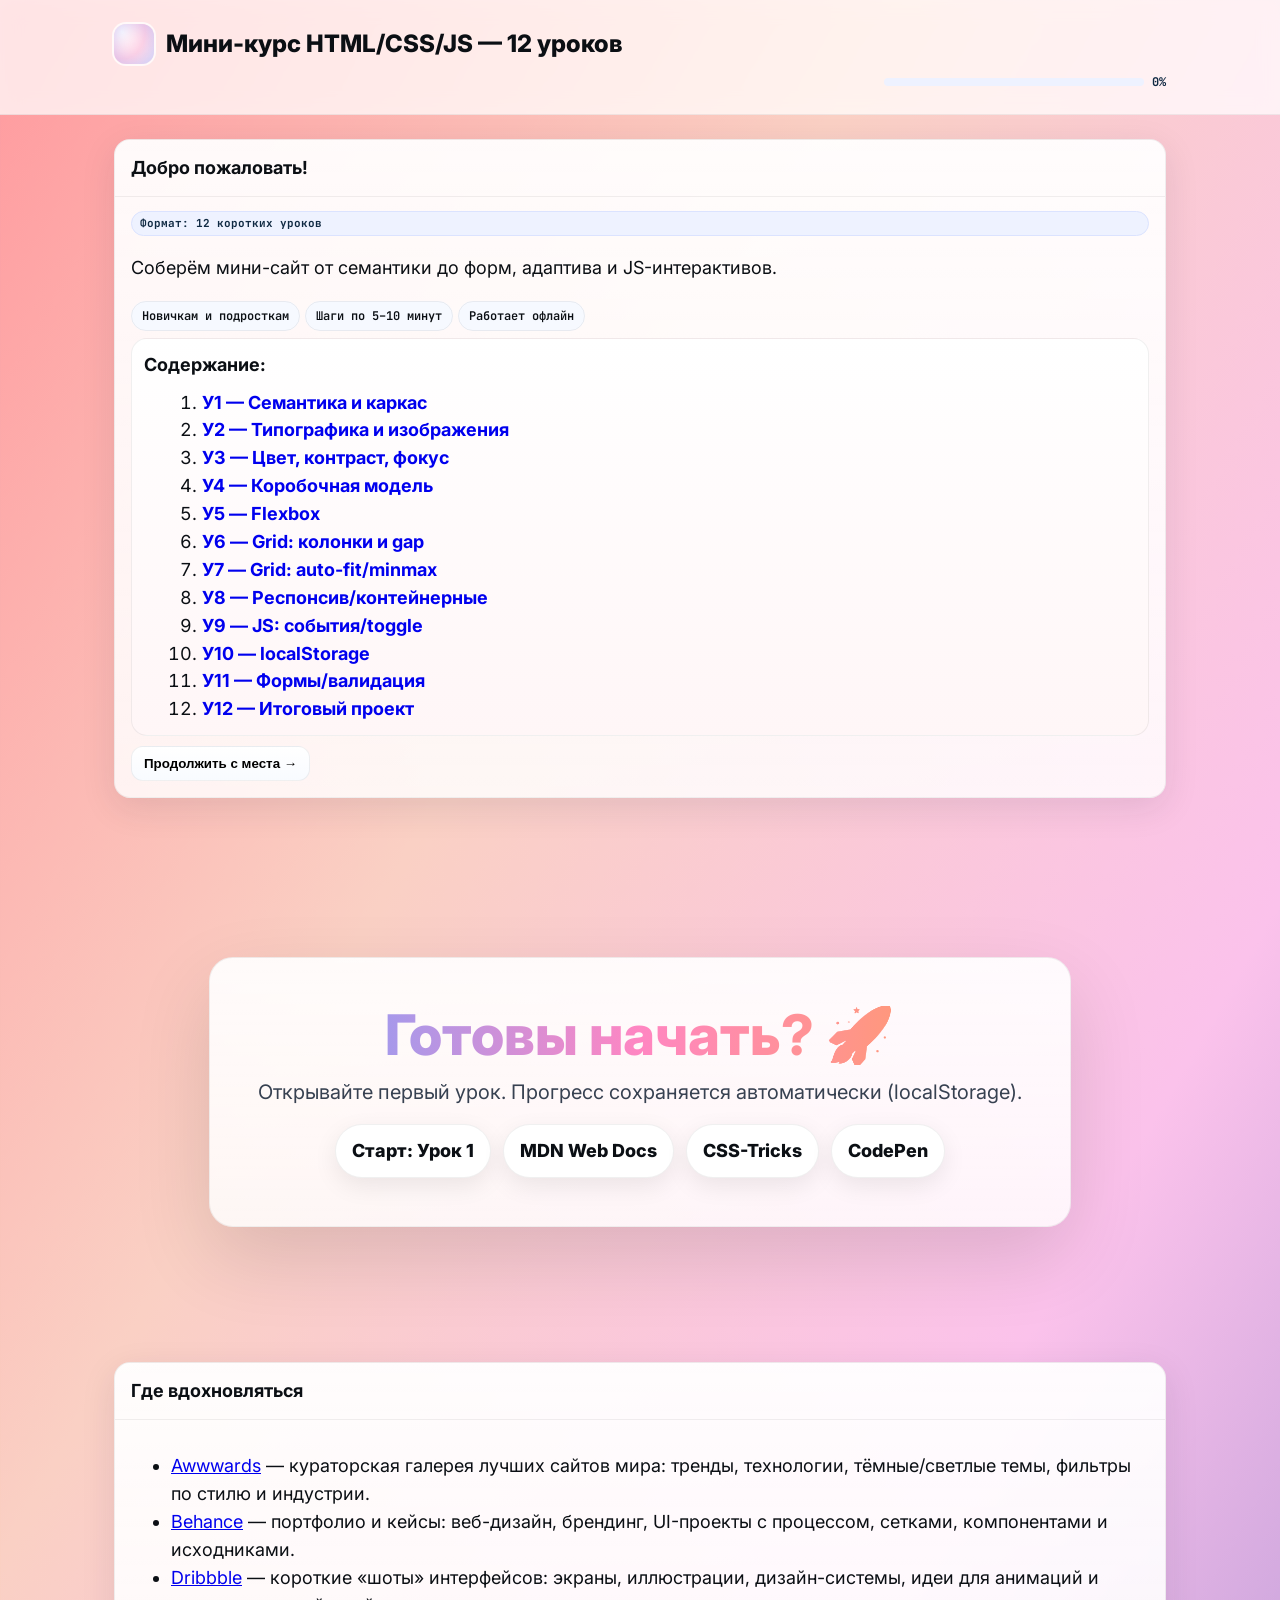
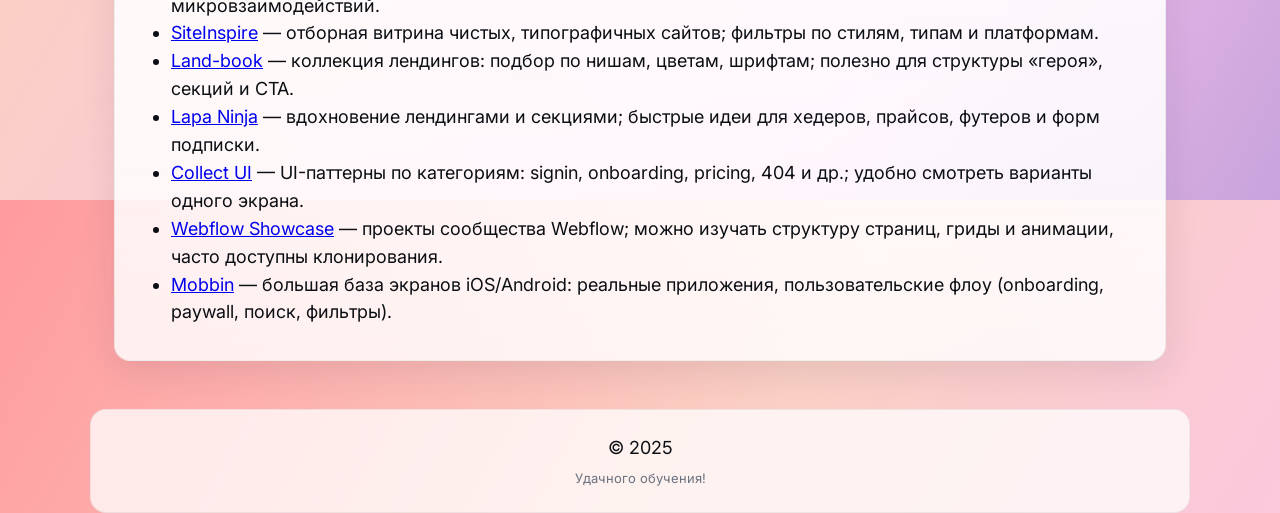
==== index.html @ 67bb2281 "First commit Main page and 3 lessons added" ====
<!DOCTYPE html>
<html lang="ru">
<head>
<meta charset="utf-8" />
<meta name="viewport" content="width=device-width,initial-scale=1" />
<title>Мини-курс HTML/CSS/JS — 12 уроков</title>

<!-- Шрифты (офлайн будет fallback на system-ui) -->
<link rel="preconnect" href="https://fonts.googleapis.com" />
<link rel="preconnect" href="https://fonts.gstatic.com" crossorigin />
<link href="https://fonts.googleapis.com/css2?family=Inter:wght@400;600;800&family=JetBrains+Mono:wght@400;600;800&display=swap" rel="stylesheet" />

<style>
:root{
  --sans:Inter, system-ui, -apple-system, Segoe UI, Roboto, Arial, sans-serif;
  --mono:"JetBrains Mono", ui-monospace, SFMono-Regular, Menlo, Consolas, monospace;
  --ink:#0b0f14; --muted:#6b7280; --card:#fff;
  --blue:#2563eb; --green:#10b981; --orange:#f59e0b;
  --ring:rgba(37,99,235,.20); --shadow:0 10px 35px rgba(30,30,60,.10);
  --radius:16px; --wrap:1100px; --font-size:16px; --spacing:16px;
}
body.mode-kids   { --font-size:18px; --spacing:24px; }
body.mode-adults { --font-size:14px; --spacing:16px; }

*{box-sizing:border-box}
html,body{height:100%}
html{scroll-behavior:smooth}
body{
  margin:0; color:var(--ink); font:var(--font-size)/1.55 var(--sans);
  background:linear-gradient(120deg,#ff9a9e 0%,#fad0c4 25%,#fbc2eb 50%,#a18cd1 75%,#f6d365 100%);
  background-size:200% 200%;
  animation:gradientWalk 18s ease infinite;
}
@keyframes gradientWalk{
  0%{background-position:0% 50%}
  50%{background-position:100% 50%}
  100%{background-position:0% 50%}
}
.wrap{max-width:var(--wrap); margin:0 auto; padding:var(--spacing)}
header{
  position:sticky; top:0; z-index:20;
  background:rgba(255,255,255,.75); backdrop-filter:saturate(150%) blur(10px);
  border-bottom:1px solid rgba(0,0,0,.06);
}
.brand{display:flex; align-items:center; gap:12px; flex-wrap:wrap}
.logo{width:40px; height:40px; border-radius:12px;
  background:radial-gradient(120% 140% at 20% 20%, #fff 0%, #ffd4e6 48%, #e8f0ff 92%);
  box-shadow:0 0 0 2px rgba(255,255,255,.75), inset 0 0 18px rgba(99,102,241,.25);
}
h1{margin:0; font-size:24px; font-weight:800}
.subtitle{color:var(--muted); font-size:13px; margin-top:2px}
.topbar{display:flex; gap:10px; align-items:center; justify-content:space-between; margin-top:10px}

.btn{
  display:inline-flex; align-items:center; gap:8px; padding:9px 12px;
  border-radius:12px; border:1px solid rgba(0,0,0,.06); background:#fff; font-weight:800; cursor:pointer;
}
.btn[aria-pressed="true"]{box-shadow:0 0 0 3px var(--ring);}
.btn.primary{background:linear-gradient(180deg,#fff,#f8fbff)}

.progress{display:flex; align-items:center; gap:8px}
.progress .bar{width:min(42vw,260px); height:8px; background:#eef2ff; border-radius:999px; overflow:hidden}
.progress .bar i{display:block; height:100%; width:0%; background:linear-gradient(90deg,#7aa2ff,#ff86c2)}
.progress .txt{font:700 12px var(--mono); color:#102a43}

.card{
  background:linear-gradient(180deg, rgba(255,255,255,.94), rgba(255,255,255,.82));
  border:1px solid rgba(0,0,0,.06);
  border-radius:var(--radius); box-shadow:var(--shadow);
  margin-bottom:var(--spacing);
}
.card .hd{display:flex; align-items:center; justify-content:space-between; padding:14px 16px; border-bottom:1px solid rgba(0,0,0,.06)}
.card .hd h2{margin:0; font-size:18px}
.content{padding:14px 16px 16px}

.badge{font:700 11px/1 var(--mono); padding:6px 8px; border-radius:999px; background:#eef2ff; border:1px solid #dbe3ff; color:#102a43}
.pill{padding:6px 10px; border-radius:999px; background:#f6f9ff; border:1px solid rgba(0,0,0,.06); font:600 12px/1 var(--mono)}
.task-surface{background:linear-gradient(180deg,#fff,#fff6f7); border:1px solid rgba(0,0,0,.06); border-radius:16px; padding:12px}

.poster{min-height:60vh; display:grid; place-items:center; text-align:center; padding:min(8vh,80px) 16px; color:#0b0f14}
.poster .inner{
  max-width:900px;
  background:linear-gradient(180deg,rgba(255,255,255,.92),rgba(255,255,255,.82));
  border:1px solid rgba(0,0,0,.06);
  border-radius:24px;
  box-shadow:0 30px 80px rgba(0,0,0,.12);
  padding:clamp(24px,6vw,48px);
}
.poster h2{
  font-size:clamp(28px,5vw,56px);
  line-height:1.05;
  margin:0 0 12px 0;
  background:linear-gradient(90deg,#7aa2ff,#ff86c2,#ffa15a);
  -webkit-background-clip:text; background-clip:text; color:transparent;
  font-weight:800;
}
.poster p{font-size:clamp(16px,2.2vw,20px); color:#374151; margin:0 auto 16px auto}
.poster .links{display:flex; flex-wrap:wrap; gap:12px; justify-content:center; margin-top:4px}
.poster .links a{
  display:inline-flex; align-items:center; gap:10px;
  padding:12px 16px; border-radius:999px; font-weight:800; text-decoration:none;
  border:1px solid rgba(0,0,0,.06); background:#fff;
  box-shadow:0 8px 24px rgba(0,0,0,.08); color:#0b0f14;
}
.poster .links a:hover{ transform:translateY(-1px) }
.poster .links a:focus-visible{ outline:3px solid #7aa2ff; outline-offset:3px }

.syllabus{margin:10px 0 0 18px}
.syllabus a{text-decoration:none; font-weight:700}

#toTop{
  position:fixed; right:16px; bottom:16px; z-index:50;
  padding:12px 14px; border-radius:999px; border:1px solid rgba(0,0,0,.06);
  background:#ffffff; font:800 14px var(--sans); cursor:pointer;
  box-shadow:0 10px 30px rgba(0,0,0,.2);
  opacity:0; pointer-events:none; transition:opacity .2s, transform .2s;
}
#toTop.show{ opacity:1; pointer-events:auto }
#toTop:hover{ transform:translateY(-2px) }

.sr-only{position:absolute; width:1px; height:1px; padding:0; margin:-1px; overflow:hidden; clip:rect(0,0,0,0); white-space:nowrap; border:0;}
@media(prefers-reduced-motion:reduce){ *{animation:none !important; transition:none !important} }
</style>
</head>

<body class="mode-kids">
<header>
  <div class="wrap">
    <div class="brand" role="banner">
      <div class="logo" aria-hidden="true"></div>
      <div>
        <h1>Мини-курс HTML/CSS/JS — 12 уроков</h1>
      </div>
    </div>

    <div class="topbar" role="region" aria-label="Прогресс">
      <div></div>
      <div class="progress" id="progress" aria-live="polite">
        <div class="bar" aria-label="Прогресс курса"><i id="progressBar"></i></div>
        <span id="progressText" class="txt">0%</span>
      </div>
    </div>
  </div>
</header>

<main class="wrap" id="app" tabindex="-1">
  <section class="card screen active" id="screen-welcome" aria-label="Приветствие">
    <div class="hd"><h2>Добро пожаловать!</h2></div>
    <div class="content">
      <div class="badge">Формат: 12 коротких уроков</div>
      <p class="lead">Соберём мини-сайт от семантики до форм, адаптива и JS-интерактивов.</p>
      <div class="k">
        <span class="pill">Новичкам и подросткам</span>
        <span class="pill">Шаги по 5–10 минут</span>
        <span class="pill">Работает офлайн</span>
      </div>

      <div class="task-surface" style="margin-top:10px">
        <b>Содержание:</b>
        <ol class="syllabus">
          <li><a href="lesson-1.html">У1 — Семантика и каркас</a></li>
          <li><a href="lesson-2.html">У2 — Типографика и изображения</a></li>
          <li><a href="lesson-3.html">У3 — Цвет, контраст, фокус</a></li>
          <li><a href="lesson-4.html">У4 — Коробочная модель</a></li>
          <li><a href="lesson-5.html">У5 — Flexbox</a></li>
          <li><a href="lesson-6.html">У6 — Grid: колонки и gap</a></li>
          <li><a href="lesson-7.html">У7 — Grid: auto-fit/minmax</a></li>
          <li><a href="lesson-8.html">У8 — Респонсив/контейнерные</a></li>
          <li><a href="lesson-9.html">У9 — JS: события/toggle</a></li>
          <li><a href="lesson-10.html">У10 — localStorage</a></li>
          <li><a href="lesson-11.html">У11 — Формы/валидация</a></li>
          <li><a href="lesson-12.html">У12 — Итоговый проект</a></li>
        </ol>
      </div>

      <div class="toolbar" style="margin-top:10px">
        <button class="btn primary" id="btnContinue" type="button">Продолжить с места →</button>
      </div>
    </div>
  </section>

  <section class="poster" aria-label="Постер с ссылками">
    <div class="inner">
      <h2>Готовы начать? 🚀</h2>
      <p>Открывайте первый урок. Прогресс сохраняется автоматически (localStorage).</p>
      <div class="links" role="list">
        <a href="lesson-1.html" role="listitem">Старт: Урок 1</a>
        <a href="https://developer.mozilla.org/ru/docs/Web" target="_blank" rel="noopener noreferrer" role="listitem">MDN Web Docs</a>
        <a href="https://css-tricks.com/" target="_blank" rel="noopener noreferrer" role="listitem">CSS-Tricks</a>
        <a href="https://codepen.io/" target="_blank" rel="noopener noreferrer" role="listitem">CodePen</a>
      </div>
    </div>
  </section>

  <!-- Где вдохновляться -->
  <section class="card" aria-label="Где вдохновляться">
    <div class="hd"><h2>Где вдохновляться</h2></div>
    <div class="content">
      <ul>
        <li>
          <a href="https://www.awwwards.com/" target="_blank" rel="noopener noreferrer">Awwwards</a> — кураторская галерея лучших сайтов мира: тренды, технологии, тёмные/светлые темы, фильтры по стилю и индустрии.
        </li>
        <li>
          <a href="https://www.behance.net/" target="_blank" rel="noopener noreferrer">Behance</a> — портфолио и кейсы: веб-дизайн, брендинг, UI-проекты с процессом, сетками, компонентами и исходниками.
        </li>
        <li>
          <a href="https://dribbble.com/" target="_blank" rel="noopener noreferrer">Dribbble</a> — короткие «шоты» интерфейсов: экраны, иллюстрации, дизайн-системы, идеи для анимаций и микровзаимодействий.
        </li>
        <li>
          <a href="https://www.siteinspire.com/" target="_blank" rel="noopener noreferrer">SiteInspire</a> — отборная витрина чистых, типографичных сайтов; фильтры по стилям, типам и платформам.
        </li>
        <li>
          <a href="https://land-book.com/" target="_blank" rel="noopener noreferrer">Land-book</a> — коллекция лендингов: подбор по нишам, цветам, шрифтам; полезно для структуры «героя», секций и CTA.
        </li>
        <li>
          <a href="https://www.lapa.ninja/" target="_blank" rel="noopener noreferrer">Lapa Ninja</a> — вдохновение лендингами и секциями; быстрые идеи для хедеров, прайсов, футеров и форм подписки.
        </li>
        <li>
          <a href="https://collectui.com/" target="_blank" rel="noopener noreferrer">Collect UI</a> — UI-паттерны по категориям: signin, onboarding, pricing, 404 и др.; удобно смотреть варианты одного экрана.
        </li>
        <li>
          <a href="https://webflow.com/discover" target="_blank" rel="noopener noreferrer">Webflow Showcase</a> — проекты сообщества Webflow; можно изучать структуру страниц, гриды и анимации, часто доступны клонирования.
        </li>
        <li>
          <a href="https://mobbin.com/" target="_blank" rel="noopener noreferrer">Mobbin</a> — большая база экранов iOS/Android: реальные приложения, пользовательские флоу (onboarding, paywall, поиск, фильтры).
        </li>
      </ul>
    </div>
  </section>
</main>

<footer class="wrap" style="text-align:center; padding:24px 16px; background:rgba(255,255,255,.75); border:1px solid rgba(0,0,0,.06); border-radius:16px; margin-bottom:24px">
  <div>© 2025</div>
  <div style="margin-top:6px; color:#6b7280; font-size:13px">Удачного обучения!</div>
</footer>

<canvas id="confettiCanvas" aria-hidden="true" style="position:fixed;inset:0;pointer-events:none"></canvas>
<button id="toTop" type="button" aria-label="Наверх">↑ Наверх</button>

<!-- Встроенный JS: «Course» + инициализация -->
<script>
;(function(){
  'use strict';

  const $  = (s, r=document) => r.querySelector(s);
  const $$ = (s, r=document) => Array.from(r.querySelectorAll(s));
  const clamp = (v,min,max)=>Math.max(min,Math.min(max,v));
  const PROG_KEY = 'courseDone';
  const LAST_KEY = 'courseLast';

  // === Хранилище прогресса ===
  function getDoneSet(){
    try{
      const raw = localStorage.getItem(PROG_KEY);
      return new Set(raw ? JSON.parse(raw) : []);
    }catch{ return new Set(); }
  }
  function saveDone(set){
    localStorage.setItem(PROG_KEY, JSON.stringify(Array.from(set)));
  }
  function markLessonDone(n){
    const set = getDoneSet(); set.add(Number(n)); saveDone(set);
    localStorage.setItem(LAST_KEY, String(n));
    updateProgressVisual();
  }
  function getLastLesson(){
    const n = Number(localStorage.getItem(LAST_KEY));
    return Number.isFinite(n) && n>=1 && n<=12 ? n : 1;
  }
  function updateProgressVisual(){
    const set = getDoneSet();
    const pct = Math.round(clamp((set.size/12)*100, 0, 100));
    const bar = $('#progressBar');
    if(bar){ bar.style.width = pct + '%'; }
    const t = $('#progressText');
    if(t){ t.textContent = pct + '%'; }
  }

  // === Навигация шагов внутри урока (для страниц уроков) ===
  function bindSteps(container=document){
    container.addEventListener('click', (e)=>{
      const step = e.target.closest('.lesson-progress .step');
      if(step){
        const art = e.target.closest('article');
        if(!art) return;
        const targetId = step.getAttribute('data-target');
        $$('.screen', art).forEach(s => s.classList.toggle('active', s.id===targetId));
        $$('.lesson-progress .step', art).forEach(s => s.classList.toggle('active', s===step));
        const scr = art.querySelector('.screen.active .content');
        scr?.focus?.();
      }
      const nextBtn = e.target.closest('[data-next]');
      if(nextBtn){
        const art = e.target.closest('article');
        const next = nextBtn.getAttribute('data-next');
        if(art){
          const navStep = art.querySelector(`.lesson-progress .step[data-step="${next}"]`);
          navStep?.click();
        }
      }
      const revealBtn = e.target.closest('[data-reveal]');
      if(revealBtn){
        const key = revealBtn.getAttribute('data-reveal');
        const box = document.getElementById(`hintbox-${key}`);
        if(box){ box.classList.add('show'); box.textContent = window.Course.getHint(key); }
      }
      const resetBtn = e.target.closest('[data-reset]');
      if(resetBtn){
        const key = resetBtn.getAttribute('data-reset');
        const box = document.getElementById(`hintbox-${key}`);
        if(box){ box.classList.remove('show'); box.textContent = ''; }
      }
      const runBtn = e.target.closest('[data-run]');
      if(runBtn){
        const ta = document.querySelector(runBtn.getAttribute('data-run'));
        const out = document.querySelector(runBtn.getAttribute('data-out'));
        if(ta && out){ out.srcdoc = ta.value; }
      }
      const checkBtn = e.target.closest('[data-check]');
      if(checkBtn){
        const key = checkBtn.getAttribute('data-check');
        window.Course.runSimpleChecks(key);
      }
      const choiceBtn = e.target.closest('[data-choice][data-group]');
      if(choiceBtn){
        const val = choiceBtn.getAttribute('data-choice');
        const group = choiceBtn.getAttribute('data-group');
        const status = document.getElementById(`${group.replace(/\W/g,'')}-status`) || document.getElementById(`${group}-status`);
        const isOk = window.Course.isCorrectChoice(group, val);
        if(status){ status.textContent = isOk ? 'Верно' : 'Неверно'; status.className = isOk ? 'ok' : 'err'; }
        window.Course.unlockNextForGroup(group, isOk);
      }
    });

    // Теория: засчитывание при доскролле
    $$('.task-surface[id^="theoryScrollBox-"]', container).forEach(box=>{
      const n = box.id.split('-')[1];
      box.addEventListener('scroll', ()=>{
        if(box.scrollTop + box.clientHeight >= box.scrollHeight - 4){
          const badge = document.getElementById(`theoryStatus-${n}`);
          if(badge){ badge.textContent = 'Теория засчитана ✓'; badge.classList.add('ok'); }
        }
      });
    });
  }

  // === Кнопки завершения урока (для страниц уроков) ===
  function bindFinishButtons(){
    for(let i=1;i<=12;i++){
      const btn = document.getElementById(`btnFinishL${i}`);
      const a = document.getElementById(`r${i}a`), b = document.getElementById(`r${i}b`);
      if(btn && a && b){
        const sync = ()=>{
          const ok = a.checked && b.checked;
          btn.disabled = !ok;
          btn.classList.toggle('locked', !ok);
        };
        a.addEventListener('change', sync); b.addEventListener('change', sync);
        btn.addEventListener('click', ()=>{
          document.getElementById(`finishMsg-${i}`).textContent = `Урок ${i} завершён ✓`;
          markLessonDone(i);
          if(i===12){ launchConfetti(160); }
        });
        sync();
      }
    }
    // восстановить сообщения из localStorage
    getDoneSet().forEach(n=>{
      const p = document.getElementById(`finishMsg-${n}`);
      if(p) p.textContent = `Урок ${n} завершён ✓`;
    });
  }

  // === Конфетти (общий) ===
  let canvas, ctx, W=0,H=0, particles=[], rafId=null;
  function resize(){
    if(!canvas) return;
    W = canvas.width  = window.innerWidth;
    H = canvas.height = window.innerHeight;
  }
  function spawn(n){
    for(let i=0;i<n;i++){
      particles.push({
        x: Math.random()*W, y: -10,
        vx: (Math.random()-0.5)*6, vy: Math.random()*2+2,
        g: 0.05 + Math.random()*0.12,
        w: 6+Math.random()*8, h: 10+Math.random()*14,
        rot: Math.random()*Math.PI, vr: (Math.random()-0.5)*0.2,
        alpha: 1
      });
    }
  }
  function step(){
    ctx.clearRect(0,0,W,H);
    particles.forEach(p=>{
      p.vy += p.g; p.x += p.vx; p.y += p.vy; p.rot += p.vr; p.alpha -= 0.004;
      ctx.save(); ctx.translate(p.x,p.y); ctx.rotate(p.rot); ctx.globalAlpha = Math.max(0,p.alpha);
      const grd = ctx.createLinearGradient(-p.w, -p.h, p.w, p.h);
      grd.addColorStop(0,'#7aa2ff'); grd.addColorStop(0.5,'#ff86c2'); grd.addColorStop(1,'#ffa15a');
      ctx.fillStyle = grd; ctx.fillRect(-p.w/2,-p.h/2,p.w,p.h); ctx.restore();
    });
    particles = particles.filter(p=> p.alpha>0 && p.y<H+40);
    if(particles.length>0){ rafId = requestAnimationFrame(step); }
    else { cancelAnimationFrame(rafId); rafId=null; }
  }
  function launchConfetti(n=120){
    if(!canvas) return;
    spawn(n);
    if(!rafId) rafId = requestAnimationFrame(step);
  }
  function initConfetti(){
    canvas = document.getElementById('confettiCanvas');
    if(!canvas) return;
    ctx = canvas.getContext('2d');
    window.addEventListener('resize', resize);
    resize();
    document.getElementById('btnConfetti')?.addEventListener('click', ()=>launchConfetti(180));
  }

  // === Кнопка «Наверх» ===
  function initToTop(){
    const toTop = document.getElementById('toTop');
    if(!toTop) return;
    const onScroll = ()=>{
      const show = window.scrollY > 400;
      toTop.classList.toggle('show', show);
    };
    window.addEventListener('scroll', onScroll, {passive:true});
    toTop.addEventListener('click', ()=> window.scrollTo({top:0, behavior:'smooth'}));
    onScroll();
  }

  // === Проверки (общий API для уроков) ===
  const right = {
    l1q2: 'main',
    l2a1: 'img{max-width:100%;height:auto}',
    l3a1: '.btn:focus-visible{outline:2px solid #000}',
    l5q1: 'display:flex',
    l5q2: 'justify-content',
    l7q1: 'подгоняет количество колонок по ширине',
    l11q1:'required'
  };
  function isCorrectChoice(group, val){
    if(group==='l3a1'){
      return /focus-visible/i.test(val) && /outline:\s*\d/.test(val);
    }
    return (right[group]||'') === val;
  }
  function unlockNextForGroup(group, ok){
    if(!ok) return;
    const map = {
      l1q2: 'l1-next-to-project',
      l2a1: 'l2-next',
      l3a1: 'l3-next',
      l5q1: null,
      l5q2: 'l5-next',
      l7q1: 'l7-next',
      l11q1:'l11-next'
    };
    const id = map[group];
    if(!id) return;
    const b = document.getElementById(id);
    if(b){ b.disabled=false; b.classList.remove('locked'); }
  }
  function runSimpleChecks(key){
    const tId = `codeT${key.replace(/\D/g,'')}`;
    const el = document.getElementById(tId) || document.getElementById(`codeT${key.toUpperCase()}`);
    const status = document.getElementById(`${key}-status`);
    const val = (el?.value || '').toLowerCase();
    let ok = false;
    switch(key){
      case 't1':  ok = /<h1>/.test(val) && /<nav>/.test(val) && /alt=/.test(val); break;
      case 't2a': ok = /<figure>/.test(val) && /<figcaption>/.test(val); break;
      case 't3a': ok = /focus-visible/.test(val) && /aria-label/.test(val); break;
      case 't4a': ok = /box-sizing:\s*border-box/.test(val) && /box-shadow/.test(val); break;
      case 't5':  ok = /display:\s*flex/.test(val) && /justify-content:\s*space-between/.test(val); break;
      case 't6':  ok = /display:\s*grid/.test(val) && /grid-template-columns/.test(val); break;
      case 't7':  ok = /auto-fit/.test(val) && /minmax/.test(val); break;
      case 't8':  ok = /container-type:\s*inline-size/.test(val) && /@container/.test(val); break;
      case 't9':  ok = /classlist\.toggle\('dark'\)/.test(val); break;
      case 't10': ok = /localstorage\.setitem/.test(val); break;
      case 't11': ok = /required/.test(val) && /minlength/.test(val); break;
      case 't12': ok = /<form/.test(val) && /repeat\(auto-fit/.test(val); break;
    }
    if(status){ status.textContent = ok ? 'Мини-проверка пройдена ✓' : 'Нужно поправить'; status.className = ok ? 'ok' : 'err'; }
    updateProgressVisual();
  }
  function getHint(key){
    const H = {
      t1:'Вставьте <header>…</header> с <nav><a>…</a></nav>, затем <h1> и картинку с alt.',
      t2a:'Используйте <figure> с <img alt="…"> и <figcaption>.',
      t3a:'Добавьте :focus-visible к кнопкам и aria-label к иконке.',
      t4a:'*,*::before,*::after{box-sizing:border-box}; у .card — padding, border-radius, box-shadow.',
      t5:'Контейнер: display:flex; justify-content:space-between; align-items:center.',
      t6:'Сетка: grid + gap; @media ≥900px — 3 колонки; ≤600px — 1.',
      t7:'repeat(auto-fit, minmax(220px,1fr)) — автоупаковка карточек.',
      t8:'Включите container-type:inline-size у оболочки и используйте @container.',
      t9:'document.getElementById("toggle").addEventListener("click",()=>document.body.classList.toggle("dark"))',
      t10:'Чтение темы при загрузке и запись в localStorage на переключении.',
      t11:'required у email; minlength у textarea; setCustomValidity для сообщений.',
      t12:'Соберите хедер, галерею, адаптив и форму. Проверьте фокус/контраст.'
    };
    return H[key] || 'Подсказка скоро будет…';
  }

  // Экспорт
  window.Course = {
    getDoneSet, saveDone, markLessonDone, getLastLesson, updateProgressVisual,
    bindSteps, bindFinishButtons, initConfetti, initToTop,
    isCorrectChoice, unlockNextForGroup, runSimpleChecks, getHint,
    launchConfetti
  };
})();

// Инициализация главной страницы
document.getElementById('btnContinue')?.addEventListener('click', () => {
  const last = window.Course.getLastLesson() || 1;
  location.href = `lesson-${last}.html`;
});
window.Course.updateProgressVisual();
window.Course.initToTop();
window.Course.initConfetti();
</script>
</body>
</html>
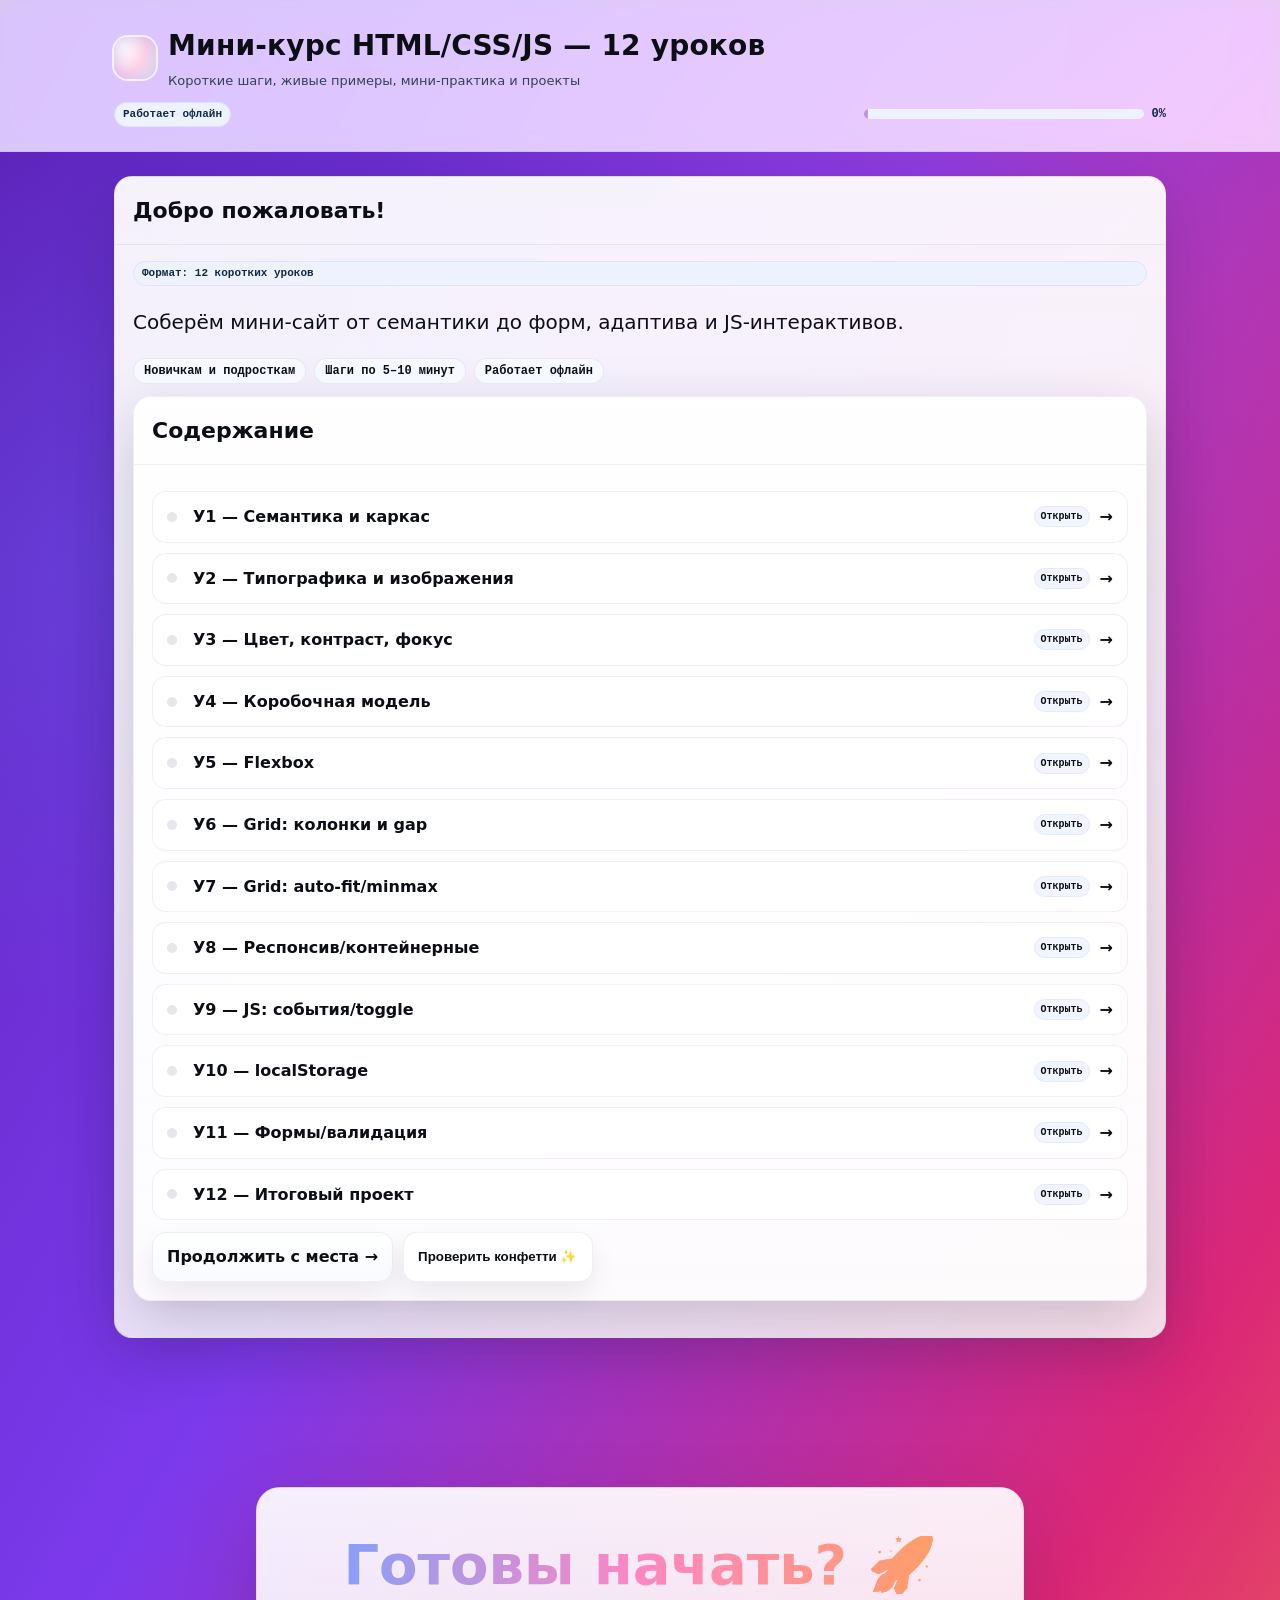
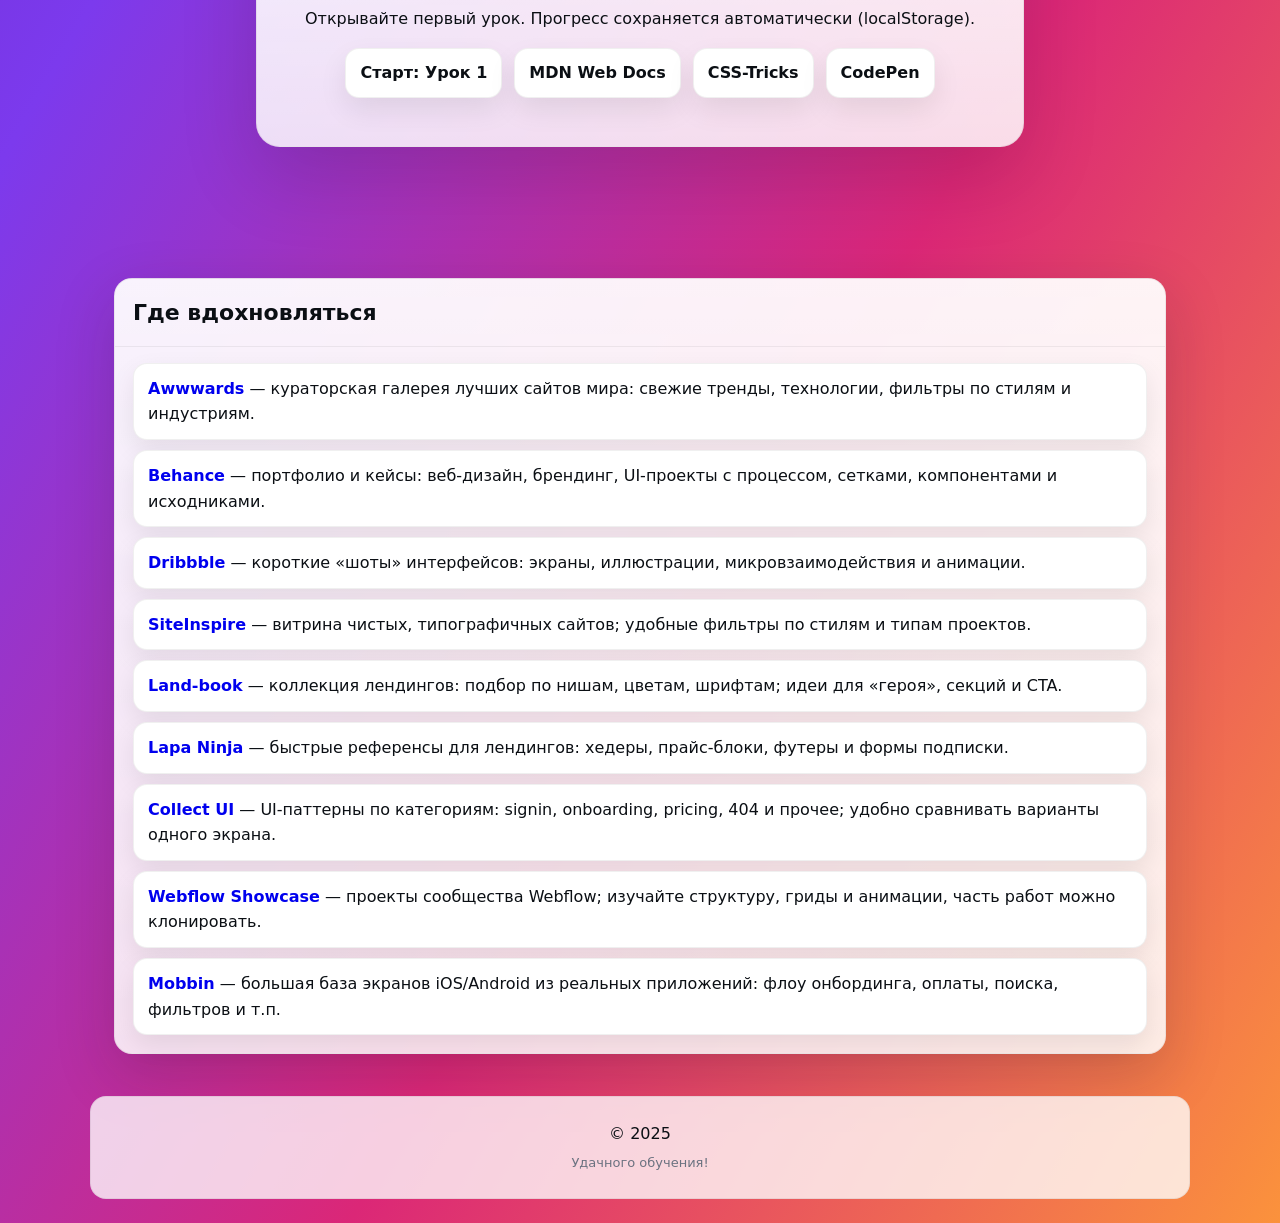
==== commit 7d9b7b33: "Update index.html" ====
--- a/index.html
+++ b/index.html
@@ -5,136 +5,143 @@
 <meta name="viewport" content="width=device-width,initial-scale=1" />
 <title>Мини-курс HTML/CSS/JS — 12 уроков</title>
 
-<!-- Шрифты (офлайн будет fallback на system-ui) -->
-<link rel="preconnect" href="https://fonts.googleapis.com" />
-<link rel="preconnect" href="https://fonts.gstatic.com" crossorigin />
-<link href="https://fonts.googleapis.com/css2?family=Inter:wght@400;600;800&family=JetBrains+Mono:wght@400;600;800&display=swap" rel="stylesheet" />
-
 <style>
-:root{
-  --sans:Inter, system-ui, -apple-system, Segoe UI, Roboto, Arial, sans-serif;
-  --mono:"JetBrains Mono", ui-monospace, SFMono-Regular, Menlo, Consolas, monospace;
-  --ink:#0b0f14; --muted:#6b7280; --card:#fff;
-  --blue:#2563eb; --green:#10b981; --orange:#f59e0b;
-  --ring:rgba(37,99,235,.20); --shadow:0 10px 35px rgba(30,30,60,.10);
-  --radius:16px; --wrap:1100px; --font-size:16px; --spacing:16px;
-}
-body.mode-kids   { --font-size:18px; --spacing:24px; }
-body.mode-adults { --font-size:14px; --spacing:16px; }
-
-*{box-sizing:border-box}
-html,body{height:100%}
-html{scroll-behavior:smooth}
-body{
-  margin:0; color:var(--ink); font:var(--font-size)/1.55 var(--sans);
-  background:linear-gradient(120deg,#ff9a9e 0%,#fad0c4 25%,#fbc2eb 50%,#a18cd1 75%,#f6d365 100%);
-  background-size:200% 200%;
-  animation:gradientWalk 18s ease infinite;
-}
-@keyframes gradientWalk{
-  0%{background-position:0% 50%}
-  50%{background-position:100% 50%}
-  100%{background-position:0% 50%}
-}
-.wrap{max-width:var(--wrap); margin:0 auto; padding:var(--spacing)}
-header{
-  position:sticky; top:0; z-index:20;
-  background:rgba(255,255,255,.75); backdrop-filter:saturate(150%) blur(10px);
-  border-bottom:1px solid rgba(0,0,0,.06);
-}
-.brand{display:flex; align-items:center; gap:12px; flex-wrap:wrap}
-.logo{width:40px; height:40px; border-radius:12px;
-  background:radial-gradient(120% 140% at 20% 20%, #fff 0%, #ffd4e6 48%, #e8f0ff 92%);
-  box-shadow:0 0 0 2px rgba(255,255,255,.75), inset 0 0 18px rgba(99,102,241,.25);
-}
-h1{margin:0; font-size:24px; font-weight:800}
-.subtitle{color:var(--muted); font-size:13px; margin-top:2px}
-.topbar{display:flex; gap:10px; align-items:center; justify-content:space-between; margin-top:10px}
-
-.btn{
-  display:inline-flex; align-items:center; gap:8px; padding:9px 12px;
-  border-radius:12px; border:1px solid rgba(0,0,0,.06); background:#fff; font-weight:800; cursor:pointer;
-}
-.btn[aria-pressed="true"]{box-shadow:0 0 0 3px var(--ring);}
-.btn.primary{background:linear-gradient(180deg,#fff,#f8fbff)}
-
-.progress{display:flex; align-items:center; gap:8px}
-.progress .bar{width:min(42vw,260px); height:8px; background:#eef2ff; border-radius:999px; overflow:hidden}
-.progress .bar i{display:block; height:100%; width:0%; background:linear-gradient(90deg,#7aa2ff,#ff86c2)}
-.progress .txt{font:700 12px var(--mono); color:#102a43}
-
-.card{
-  background:linear-gradient(180deg, rgba(255,255,255,.94), rgba(255,255,255,.82));
-  border:1px solid rgba(0,0,0,.06);
-  border-radius:var(--radius); box-shadow:var(--shadow);
-  margin-bottom:var(--spacing);
-}
-.card .hd{display:flex; align-items:center; justify-content:space-between; padding:14px 16px; border-bottom:1px solid rgba(0,0,0,.06)}
-.card .hd h2{margin:0; font-size:18px}
-.content{padding:14px 16px 16px}
-
-.badge{font:700 11px/1 var(--mono); padding:6px 8px; border-radius:999px; background:#eef2ff; border:1px solid #dbe3ff; color:#102a43}
-.pill{padding:6px 10px; border-radius:999px; background:#f6f9ff; border:1px solid rgba(0,0,0,.06); font:600 12px/1 var(--mono)}
-.task-surface{background:linear-gradient(180deg,#fff,#fff6f7); border:1px solid rgba(0,0,0,.06); border-radius:16px; padding:12px}
-
-.poster{min-height:60vh; display:grid; place-items:center; text-align:center; padding:min(8vh,80px) 16px; color:#0b0f14}
-.poster .inner{
-  max-width:900px;
-  background:linear-gradient(180deg,rgba(255,255,255,.92),rgba(255,255,255,.82));
-  border:1px solid rgba(0,0,0,.06);
-  border-radius:24px;
-  box-shadow:0 30px 80px rgba(0,0,0,.12);
-  padding:clamp(24px,6vw,48px);
-}
-.poster h2{
-  font-size:clamp(28px,5vw,56px);
-  line-height:1.05;
-  margin:0 0 12px 0;
-  background:linear-gradient(90deg,#7aa2ff,#ff86c2,#ffa15a);
-  -webkit-background-clip:text; background-clip:text; color:transparent;
-  font-weight:800;
-}
-.poster p{font-size:clamp(16px,2.2vw,20px); color:#374151; margin:0 auto 16px auto}
-.poster .links{display:flex; flex-wrap:wrap; gap:12px; justify-content:center; margin-top:4px}
-.poster .links a{
-  display:inline-flex; align-items:center; gap:10px;
-  padding:12px 16px; border-radius:999px; font-weight:800; text-decoration:none;
-  border:1px solid rgba(0,0,0,.06); background:#fff;
-  box-shadow:0 8px 24px rgba(0,0,0,.08); color:#0b0f14;
-}
-.poster .links a:hover{ transform:translateY(-1px) }
-.poster .links a:focus-visible{ outline:3px solid #7aa2ff; outline-offset:3px }
-
-.syllabus{margin:10px 0 0 18px}
-.syllabus a{text-decoration:none; font-weight:700}
-
-#toTop{
-  position:fixed; right:16px; bottom:16px; z-index:50;
-  padding:12px 14px; border-radius:999px; border:1px solid rgba(0,0,0,.06);
-  background:#ffffff; font:800 14px var(--sans); cursor:pointer;
-  box-shadow:0 10px 30px rgba(0,0,0,.2);
-  opacity:0; pointer-events:none; transition:opacity .2s, transform .2s;
-}
-#toTop.show{ opacity:1; pointer-events:auto }
-#toTop:hover{ transform:translateY(-2px) }
-
-.sr-only{position:absolute; width:1px; height:1px; padding:0; margin:-1px; overflow:hidden; clip:rect(0,0,0,0); white-space:nowrap; border:0;}
-@media(prefers-reduced-motion:reduce){ *{animation:none !important; transition:none !important} }
+  :root{
+    --sans: system-ui, -apple-system, Segoe UI, Roboto, Inter, Arial, sans-serif;
+    --mono: ui-monospace, SFMono-Regular, Menlo, Consolas, "JetBrains Mono", monospace;
+
+    --ink:#0b0f14; --muted:#6b7280; --card:#fff;
+    --blue:#6366f1; --pink:#ec4899; --orange:#f59e0b; --green:#10b981;
+    --ring:rgba(99,102,241,.25); --shadow:0 20px 60px rgba(20,20,40,.18);
+    --radius:18px; --wrap:1100px; --font-size:16px; --spacing:18px;
+  }
+
+  *{box-sizing:border-box}
+  html{scroll-behavior:smooth}
+  body{
+    margin:0; color:var(--ink); font:var(--font-size)/1.6 var(--sans);
+    min-height:100svh;
+    background:
+      radial-gradient(1200px 800px at 85% 10%, rgba(236,72,153,.25), transparent 60%),
+      radial-gradient(900px 700px at 10% 20%, rgba(99,102,241,.30), transparent 65%),
+      radial-gradient(1000px 800px at 50% 120%, rgba(245,158,11,.22), transparent 60%),
+      linear-gradient(120deg, #5b21b6 0%, #7c3aed 35%, #db2777 68%, #fb923c 100%);
+    background-repeat:no-repeat;
+    background-size:cover;
+    animation:bg-move 20s ease-in-out infinite alternate;
+  }
+  @keyframes bg-move{
+    0%{ background-position: 0% 0%, 0% 0%, 0% 0%, 0% 0% }
+    100%{ background-position: 5% 2%, 3% 1%, 0% 5%, 100% 100% }
+  }
+
+  .wrap{max-width:var(--wrap); margin:0 auto; padding:clamp(14px,3vw,24px)}
+  header{
+    position:sticky; top:0; z-index:10;
+    backdrop-filter:saturate(150%) blur(10px);
+    background:rgba(255,255,255,.75);
+    border-bottom:1px solid rgba(0,0,0,.06);
+  }
+  .brand{display:flex; align-items:center; gap:12px; flex-wrap:wrap}
+  .logo{width:42px; height:42px; border-radius:14px;
+    background:radial-gradient(120% 140% at 20% 20%, #fff 0%, #ffd4e6 48%, #e8f0ff 92%);
+    box-shadow:0 0 0 2px rgba(255,255,255,.75), inset 0 0 18px rgba(99,102,241,.28);
+  }
+  h1{margin:0; font-weight:900; letter-spacing:.2px; font-size:clamp(20px,2.6vw,28px)}
+  .subtitle{color:#334155; font-size:13px; margin-top:2px}
+
+  .topbar{display:flex; gap:10px; align-items:center; justify-content:space-between; margin-top:10px}
+  .progress{display:flex; align-items:center; gap:8px}
+  .progress .bar{width:min(42vw,280px); height:10px; background:#eef2ff; border-radius:999px; overflow:hidden}
+  .progress .bar i{display:block; height:100%; width:0%; background:linear-gradient(90deg,#7aa2ff,#ff86c2)}
+  .progress .txt{font:700 12px var(--mono); color:#102a43}
+
+  .btn{
+    display:inline-flex; align-items:center; gap:8px; padding:11px 14px;
+    border-radius:14px; border:1px solid rgba(0,0,0,.06);
+    background:#fff; font-weight:800; cursor:pointer; text-decoration:none; color:inherit;
+    box-shadow:0 12px 28px rgba(0,0,0,.08);
+  }
+  .btn.primary{background:linear-gradient(180deg,#fff,#f8fbff)}
+  .btn:focus-visible{outline:3px solid var(--ring); outline-offset:3px}
+
+  .card{
+    background:linear-gradient(180deg, rgba(255,255,255,.94), rgba(255,255,255,.86));
+    border:1px solid rgba(0,0,0,.06); border-radius:var(--radius); box-shadow:var(--shadow);
+    margin-bottom:var(--spacing);
+  }
+  .card .hd{display:flex; align-items:center; justify-content:space-between; padding:16px 18px; border-bottom:1px solid rgba(0,0,0,.06)}
+  .card .hd h2{margin:0; font-size:clamp(18px,2.2vw,22px)}
+  .content{padding:16px 18px 18px}
+
+  .badge{font:700 11px/1 var(--mono); padding:6px 8px; border-radius:999px; background:#eef2ff; border:1px solid #dbe3ff; color:#102a43}
+  .pill{padding:6px 10px; border-radius:999px; background:#f6f9ff; border:1px solid rgba(0,0,0,.06); font:600 12px/1 var(--mono)}
+  .lead{font-size:clamp(16px,2.2vw,20px); color:#0b0f14}
+
+  /* Список уроков в стиле «карточки дорожки» */
+  ol.syllabus{list-style:none; padding:0; margin:10px 0 0; display:grid; gap:10px}
+  .lesson{
+    display:flex; align-items:center; justify-content:space-between; gap:12px;
+    background:#fff; border:1px solid rgba(0,0,0,.06); border-radius:14px; padding:12px 14px;
+    text-decoration:none; color:#0b0f14; font-weight:800;
+  }
+  .lesson:hover{transform:translateY(-1px)}
+  .lesson .badge-sm{font:700 10px var(--mono); background:#f1f5ff; border:1px solid #e1eaff; padding:4px 6px; border-radius:999px}
+  .lesson .dot{width:10px; height:10px; border-radius:50%; background:#e5e7eb; margin-right:6px}
+  .lesson.done .dot{background:linear-gradient(180deg,#34d399,#059669)}
+  .lesson .right{display:flex; align-items:center; gap:10px}
+
+  .poster{min-height:58svh; display:grid; place-items:center; text-align:center; color:#0b0f14}
+  .poster .inner{
+    max-width:920px;
+    background:linear-gradient(180deg,rgba(255,255,255,.92),rgba(255,255,255,.84));
+    border:1px solid rgba(0,0,0,.06); border-radius:24px; box-shadow:0 30px 80px rgba(0,0,0,.14);
+    padding:clamp(20px,6vw,48px);
+  }
+  .poster h2{
+    font-size:clamp(28px,5vw,56px); line-height:1.05; margin:0 0 12px;
+    background:linear-gradient(90deg,#7aa2ff,#ff86c2,#ffa15a); -webkit-background-clip:text; background-clip:text; color:transparent;
+    font-weight:900;
+  }
+  .poster p{margin:0 0 16px}
+
+  /* «Где вдохновляться» */
+  .inspo{display:grid; gap:10px; padding:0; margin:0; list-style:none}
+  .inspo li{
+    background:#fff; border:1px solid rgba(0,0,0,.06); border-radius:14px; padding:12px 14px; box-shadow:0 10px 26px rgba(0,0,0,.08)
+  }
+  .inspo a{font-weight:900; text-decoration:none}
+  .inspo a:focus-visible{outline:3px solid var(--ring); outline-offset:3px}
+
+  /* Наверх */
+  #toTop{
+    position:fixed; right:16px; bottom:16px; z-index:50;
+    padding:12px 14px; border-radius:999px; border:1px solid rgba(0,0,0,.06);
+    background:#ffffff; font:800 14px var(--sans); cursor:pointer;
+    box-shadow:0 10px 30px rgba(0,0,0,.2);
+    opacity:0; pointer-events:none; transition:opacity .2s, transform .2s;
+  }
+  #toTop.show{ opacity:1; pointer-events:auto }
+  #toTop:hover{ transform:translateY(-2px) }
+
+  /* Канвас для эмодзи-конфетти */
+  #confettiCanvas{position:fixed; inset:0; pointer-events:none; z-index:60}
 </style>
 </head>
 
-<body class="mode-kids">
+<body>
 <header>
   <div class="wrap">
     <div class="brand" role="banner">
       <div class="logo" aria-hidden="true"></div>
       <div>
         <h1>Мини-курс HTML/CSS/JS — 12 уроков</h1>
+        <div class="subtitle">Короткие шаги, живые примеры, мини-практика и проекты</div>
       </div>
     </div>
 
     <div class="topbar" role="region" aria-label="Прогресс">
-      <div></div>
+      <div class="badge">Работает офлайн</div>
       <div class="progress" id="progress" aria-live="polite">
         <div class="bar" aria-label="Прогресс курса"><i id="progressBar"></i></div>
         <span id="progressText" class="txt">0%</span>
@@ -149,32 +156,23 @@
     <div class="content">
       <div class="badge">Формат: 12 коротких уроков</div>
       <p class="lead">Соберём мини-сайт от семантики до форм, адаптива и JS-интерактивов.</p>
-      <div class="k">
+      <div class="k" style="display:flex; gap:8px; flex-wrap:wrap">
         <span class="pill">Новичкам и подросткам</span>
         <span class="pill">Шаги по 5–10 минут</span>
         <span class="pill">Работает офлайн</span>
       </div>
 
-      <div class="task-surface" style="margin-top:10px">
-        <b>Содержание:</b>
-        <ol class="syllabus">
-          <li><a href="lesson-1.html">У1 — Семантика и каркас</a></li>
-          <li><a href="lesson-2.html">У2 — Типографика и изображения</a></li>
-          <li><a href="lesson-3.html">У3 — Цвет, контраст, фокус</a></li>
-          <li><a href="lesson-4.html">У4 — Коробочная модель</a></li>
-          <li><a href="lesson-5.html">У5 — Flexbox</a></li>
-          <li><a href="lesson-6.html">У6 — Grid: колонки и gap</a></li>
-          <li><a href="lesson-7.html">У7 — Grid: auto-fit/minmax</a></li>
-          <li><a href="lesson-8.html">У8 — Респонсив/контейнерные</a></li>
-          <li><a href="lesson-9.html">У9 — JS: события/toggle</a></li>
-          <li><a href="lesson-10.html">У10 — localStorage</a></li>
-          <li><a href="lesson-11.html">У11 — Формы/валидация</a></li>
-          <li><a href="lesson-12.html">У12 — Итоговый проект</a></li>
-        </ol>
-      </div>
-
-      <div class="toolbar" style="margin-top:10px">
-        <button class="btn primary" id="btnContinue" type="button">Продолжить с места →</button>
+      <div class="card" style="margin-top:12px">
+        <div class="hd"><h2>Содержание</h2></div>
+        <div class="content">
+          <ol class="syllabus" id="syllabus">
+            <!-- генерируется скриптом для отметки выполненных уроков -->
+          </ol>
+          <div class="toolbar" style="display:flex; gap:10px; margin-top:12px">
+            <a class="btn primary" id="btnContinue" href="#" role="button">Продолжить с места →</a>
+            <button class="btn" id="btnConfetti" type="button" title="Проверка конфетти">Проверить конфетти ✨</button>
+          </div>
+        </div>
       </div>
     </div>
   </section>
@@ -183,343 +181,157 @@
     <div class="inner">
       <h2>Готовы начать? 🚀</h2>
       <p>Открывайте первый урок. Прогресс сохраняется автоматически (localStorage).</p>
-      <div class="links" role="list">
-        <a href="lesson-1.html" role="listitem">Старт: Урок 1</a>
-        <a href="https://developer.mozilla.org/ru/docs/Web" target="_blank" rel="noopener noreferrer" role="listitem">MDN Web Docs</a>
-        <a href="https://css-tricks.com/" target="_blank" rel="noopener noreferrer" role="listitem">CSS-Tricks</a>
-        <a href="https://codepen.io/" target="_blank" rel="noopener noreferrer" role="listitem">CodePen</a>
+      <div class="links" role="list" style="display:flex; flex-wrap:wrap; gap:12px; justify-content:center">
+        <a class="btn" href="lesson-1.html" role="listitem">Старт: Урок 1</a>
+        <a class="btn" href="https://developer.mozilla.org/ru/docs/Web" target="_blank" rel="noopener noreferrer" role="listitem">MDN Web Docs</a>
+        <a class="btn" href="https://css-tricks.com/" target="_blank" rel="noopener noreferrer" role="listitem">CSS-Tricks</a>
+        <a class="btn" href="https://codepen.io/" target="_blank" rel="noopener noreferrer" role="listitem">CodePen</a>
       </div>
     </div>
   </section>
 
-  <!-- Где вдохновляться -->
   <section class="card" aria-label="Где вдохновляться">
     <div class="hd"><h2>Где вдохновляться</h2></div>
     <div class="content">
-      <ul>
-        <li>
-          <a href="https://www.awwwards.com/" target="_blank" rel="noopener noreferrer">Awwwards</a> — кураторская галерея лучших сайтов мира: тренды, технологии, тёмные/светлые темы, фильтры по стилю и индустрии.
-        </li>
-        <li>
-          <a href="https://www.behance.net/" target="_blank" rel="noopener noreferrer">Behance</a> — портфолио и кейсы: веб-дизайн, брендинг, UI-проекты с процессом, сетками, компонентами и исходниками.
-        </li>
-        <li>
-          <a href="https://dribbble.com/" target="_blank" rel="noopener noreferrer">Dribbble</a> — короткие «шоты» интерфейсов: экраны, иллюстрации, дизайн-системы, идеи для анимаций и микровзаимодействий.
-        </li>
-        <li>
-          <a href="https://www.siteinspire.com/" target="_blank" rel="noopener noreferrer">SiteInspire</a> — отборная витрина чистых, типографичных сайтов; фильтры по стилям, типам и платформам.
-        </li>
-        <li>
-          <a href="https://land-book.com/" target="_blank" rel="noopener noreferrer">Land-book</a> — коллекция лендингов: подбор по нишам, цветам, шрифтам; полезно для структуры «героя», секций и CTA.
-        </li>
-        <li>
-          <a href="https://www.lapa.ninja/" target="_blank" rel="noopener noreferrer">Lapa Ninja</a> — вдохновение лендингами и секциями; быстрые идеи для хедеров, прайсов, футеров и форм подписки.
-        </li>
-        <li>
-          <a href="https://collectui.com/" target="_blank" rel="noopener noreferrer">Collect UI</a> — UI-паттерны по категориям: signin, onboarding, pricing, 404 и др.; удобно смотреть варианты одного экрана.
-        </li>
-        <li>
-          <a href="https://webflow.com/discover" target="_blank" rel="noopener noreferrer">Webflow Showcase</a> — проекты сообщества Webflow; можно изучать структуру страниц, гриды и анимации, часто доступны клонирования.
-        </li>
-        <li>
-          <a href="https://mobbin.com/" target="_blank" rel="noopener noreferrer">Mobbin</a> — большая база экранов iOS/Android: реальные приложения, пользовательские флоу (onboarding, paywall, поиск, фильтры).
-        </li>
+      <ul class="inspo">
+        <li><a href="https://www.awwwards.com/" target="_blank" rel="noopener noreferrer">Awwwards</a> — кураторская галерея лучших сайтов мира: свежие тренды, технологии, фильтры по стилям и индустриям.</li>
+        <li><a href="https://www.behance.net/" target="_blank" rel="noopener noreferrer">Behance</a> — портфолио и кейсы: веб-дизайн, брендинг, UI-проекты с процессом, сетками, компонентами и исходниками.</li>
+        <li><a href="https://dribbble.com/" target="_blank" rel="noopener noreferrer">Dribbble</a> — короткие «шоты» интерфейсов: экраны, иллюстрации, микровзаимодействия и анимации.</li>
+        <li><a href="https://www.siteinspire.com/" target="_blank" rel="noopener noreferrer">SiteInspire</a> — витрина чистых, типографичных сайтов; удобные фильтры по стилям и типам проектов.</li>
+        <li><a href="https://land-book.com/" target="_blank" rel="noopener noreferrer">Land-book</a> — коллекция лендингов: подбор по нишам, цветам, шрифтам; идеи для «героя», секций и CTA.</li>
+        <li><a href="https://www.lapa.ninja/" target="_blank" rel="noopener noreferrer">Lapa Ninja</a> — быстрые референсы для лендингов: хедеры, прайс-блоки, футеры и формы подписки.</li>
+        <li><a href="https://collectui.com/" target="_blank" rel="noopener noreferrer">Collect UI</a> — UI-паттерны по категориям: signin, onboarding, pricing, 404 и прочее; удобно сравнивать варианты одного экрана.</li>
+        <li><a href="https://webflow.com/discover" target="_blank" rel="noopener noreferrer">Webflow Showcase</a> — проекты сообщества Webflow; изучайте структуру, гриды и анимации, часть работ можно клонировать.</li>
+        <li><a href="https://mobbin.com/" target="_blank" rel="noopener noreferrer">Mobbin</a> — большая база экранов iOS/Android из реальных приложений: флоу онбординга, оплаты, поиска, фильтров и т.п.</li>
       </ul>
     </div>
   </section>
 </main>
 
-<footer class="wrap" style="text-align:center; padding:24px 16px; background:rgba(255,255,255,.75); border:1px solid rgba(0,0,0,.06); border-radius:16px; margin-bottom:24px">
+<footer class="wrap" style="text-align:center; padding:24px 16px; background:rgba(255,255,255,.78); border:1px solid rgba(0,0,0,.06); border-radius:16px; margin-bottom:24px">
   <div>© 2025</div>
   <div style="margin-top:6px; color:#6b7280; font-size:13px">Удачного обучения!</div>
 </footer>
 
-<canvas id="confettiCanvas" aria-hidden="true" style="position:fixed;inset:0;pointer-events:none"></canvas>
+<canvas id="confettiCanvas" aria-hidden="true"></canvas>
 <button id="toTop" type="button" aria-label="Наверх">↑ Наверх</button>
 
-<!-- Встроенный JS: «Course» + инициализация -->
 <script>
-;(function(){
+/* ==== Course core (прогресс + навигация + эмодзи-конфетти) ==== */
+(function(){
   'use strict';
-
-  const $  = (s, r=document) => r.querySelector(s);
-  const $$ = (s, r=document) => Array.from(r.querySelectorAll(s));
+  const $ = (s, r=document)=>r.querySelector(s);
+  const $$ = (s, r=document)=>Array.from(r.querySelectorAll(s));
   const clamp = (v,min,max)=>Math.max(min,Math.min(max,v));
-  const PROG_KEY = 'courseDone';
-  const LAST_KEY = 'courseLast';
-
-  // === Хранилище прогресса ===
+  const PROG_KEY='courseDone', LAST_KEY='courseLast';
+
   function getDoneSet(){
-    try{
-      const raw = localStorage.getItem(PROG_KEY);
-      return new Set(raw ? JSON.parse(raw) : []);
-    }catch{ return new Set(); }
-  }
-  function saveDone(set){
-    localStorage.setItem(PROG_KEY, JSON.stringify(Array.from(set)));
-  }
-  function markLessonDone(n){
-    const set = getDoneSet(); set.add(Number(n)); saveDone(set);
-    localStorage.setItem(LAST_KEY, String(n));
-    updateProgressVisual();
-  }
-  function getLastLesson(){
-    const n = Number(localStorage.getItem(LAST_KEY));
-    return Number.isFinite(n) && n>=1 && n<=12 ? n : 1;
-  }
+    try{ return new Set(JSON.parse(localStorage.getItem(PROG_KEY) || '[]')); }
+    catch{ return new Set(); }
+  }
+  function saveDone(set){ localStorage.setItem(PROG_KEY, JSON.stringify(Array.from(set))); }
+  function markLessonDone(n){ const set=getDoneSet(); set.add(+n); saveDone(set); localStorage.setItem(LAST_KEY, String(n)); updateProgressVisual(); }
+  function getLastLesson(){ const n = +localStorage.getItem(LAST_KEY); return Number.isFinite(n) && n>=1 && n<=12 ? n : 1; }
   function updateProgressVisual(){
     const set = getDoneSet();
     const pct = Math.round(clamp((set.size/12)*100, 0, 100));
-    const bar = $('#progressBar');
-    if(bar){ bar.style.width = pct + '%'; }
-    const t = $('#progressText');
-    if(t){ t.textContent = pct + '%'; }
-  }
-
-  // === Навигация шагов внутри урока (для страниц уроков) ===
-  function bindSteps(container=document){
-    container.addEventListener('click', (e)=>{
-      const step = e.target.closest('.lesson-progress .step');
-      if(step){
-        const art = e.target.closest('article');
-        if(!art) return;
-        const targetId = step.getAttribute('data-target');
-        $$('.screen', art).forEach(s => s.classList.toggle('active', s.id===targetId));
-        $$('.lesson-progress .step', art).forEach(s => s.classList.toggle('active', s===step));
-        const scr = art.querySelector('.screen.active .content');
-        scr?.focus?.();
-      }
-      const nextBtn = e.target.closest('[data-next]');
-      if(nextBtn){
-        const art = e.target.closest('article');
-        const next = nextBtn.getAttribute('data-next');
-        if(art){
-          const navStep = art.querySelector(`.lesson-progress .step[data-step="${next}"]`);
-          navStep?.click();
-        }
-      }
-      const revealBtn = e.target.closest('[data-reveal]');
-      if(revealBtn){
-        const key = revealBtn.getAttribute('data-reveal');
-        const box = document.getElementById(`hintbox-${key}`);
-        if(box){ box.classList.add('show'); box.textContent = window.Course.getHint(key); }
-      }
-      const resetBtn = e.target.closest('[data-reset]');
-      if(resetBtn){
-        const key = resetBtn.getAttribute('data-reset');
-        const box = document.getElementById(`hintbox-${key}`);
-        if(box){ box.classList.remove('show'); box.textContent = ''; }
-      }
-      const runBtn = e.target.closest('[data-run]');
-      if(runBtn){
-        const ta = document.querySelector(runBtn.getAttribute('data-run'));
-        const out = document.querySelector(runBtn.getAttribute('data-out'));
-        if(ta && out){ out.srcdoc = ta.value; }
-      }
-      const checkBtn = e.target.closest('[data-check]');
-      if(checkBtn){
-        const key = checkBtn.getAttribute('data-check');
-        window.Course.runSimpleChecks(key);
-      }
-      const choiceBtn = e.target.closest('[data-choice][data-group]');
-      if(choiceBtn){
-        const val = choiceBtn.getAttribute('data-choice');
-        const group = choiceBtn.getAttribute('data-group');
-        const status = document.getElementById(`${group.replace(/\W/g,'')}-status`) || document.getElementById(`${group}-status`);
-        const isOk = window.Course.isCorrectChoice(group, val);
-        if(status){ status.textContent = isOk ? 'Верно' : 'Неверно'; status.className = isOk ? 'ok' : 'err'; }
-        window.Course.unlockNextForGroup(group, isOk);
-      }
+    const bar = $('#progressBar'); if(bar) bar.style.width = (pct>0 ? pct+'%' : '4px');
+    const t = $('#progressText'); if(t) t.textContent = pct + '%';
+    // обновить отметки в списке
+    $$('.lesson').forEach(a=>{
+      const n = +a.dataset.n;
+      a.classList.toggle('done', set.has(n));
+      const lab = a.querySelector('.badge-sm');
+      if(lab) lab.textContent = set.has(n) ? 'Готово' : 'Открыть';
     });
-
-    // Теория: засчитывание при доскролле
-    $$('.task-surface[id^="theoryScrollBox-"]', container).forEach(box=>{
-      const n = box.id.split('-')[1];
-      box.addEventListener('scroll', ()=>{
-        if(box.scrollTop + box.clientHeight >= box.scrollHeight - 4){
-          const badge = document.getElementById(`theoryStatus-${n}`);
-          if(badge){ badge.textContent = 'Теория засчитана ✓'; badge.classList.add('ok'); }
-        }
-      });
-    });
-  }
-
-  // === Кнопки завершения урока (для страниц уроков) ===
-  function bindFinishButtons(){
-    for(let i=1;i<=12;i++){
-      const btn = document.getElementById(`btnFinishL${i}`);
-      const a = document.getElementById(`r${i}a`), b = document.getElementById(`r${i}b`);
-      if(btn && a && b){
-        const sync = ()=>{
-          const ok = a.checked && b.checked;
-          btn.disabled = !ok;
-          btn.classList.toggle('locked', !ok);
-        };
-        a.addEventListener('change', sync); b.addEventListener('change', sync);
-        btn.addEventListener('click', ()=>{
-          document.getElementById(`finishMsg-${i}`).textContent = `Урок ${i} завершён ✓`;
-          markLessonDone(i);
-          if(i===12){ launchConfetti(160); }
-        });
-        sync();
-      }
-    }
-    // восстановить сообщения из localStorage
-    getDoneSet().forEach(n=>{
-      const p = document.getElementById(`finishMsg-${n}`);
-      if(p) p.textContent = `Урок ${n} завершён ✓`;
-    });
-  }
-
-  // === Конфетти (общий) ===
-  let canvas, ctx, W=0,H=0, particles=[], rafId=null;
-  function resize(){
-    if(!canvas) return;
-    W = canvas.width  = window.innerWidth;
-    H = canvas.height = window.innerHeight;
-  }
-  function spawn(n){
+  }
+
+  /* ==== Генерация списка уроков (для отметки «готово») ==== */
+  const lessons = [
+    'У1 — Семантика и каркас','У2 — Типографика и изображения','У3 — Цвет, контраст, фокус',
+    'У4 — Коробочная модель','У5 — Flexbox','У6 — Grid: колонки и gap',
+    'У7 — Grid: auto-fit/minmax','У8 — Респонсив/контейнерные','У9 — JS: события/toggle',
+    'У10 — localStorage','У11 — Формы/валидация','У12 — Итоговый проект'
+  ];
+  const list = $('#syllabus');
+  if(list){
+    list.innerHTML = lessons.map((t,i)=>{
+      const n=i+1, href=`lesson-${n}.html`;
+      return `<li><a class="lesson" data-n="${n}" href="${href}">
+        <span style="display:flex;align-items:center;gap:10px"><span class="dot" aria-hidden="true"></span>${t}</span>
+        <span class="right"><span class="badge-sm">Открыть</span> →</span>
+      </a></li>`;
+    }).join('');
+  }
+
+  /* ==== Кнопка «Продолжить с места» ==== */
+  $('#btnContinue')?.addEventListener('click', (e)=>{
+    e.preventDefault();
+    const last = getLastLesson() || 1;
+    location.href = `lesson-${last}.html`;
+  });
+
+  /* ==== «Наверх» ==== */
+  (function initToTop(){
+    const btn = $('#toTop'); if(!btn) return;
+    const onScroll = ()=> btn.classList.toggle('show', window.scrollY > 400);
+    window.addEventListener('scroll', onScroll, {passive:true});
+    btn.addEventListener('click', ()=>window.scrollTo({top:0, behavior:'smooth'}));
+    onScroll();
+  })();
+
+  /* ==== Эмодзи-конфетти (🎉 ✨ 💜 + др.) ==== */
+  const canvas = $('#confettiCanvas');
+  const ctx = canvas.getContext('2d');
+  let W=0, H=0, particles=[], rafId=null;
+  const EMOJI = ['🎉','✨','💜','🎈','💥','🥳','🌟','💫','🎊','❤️'];
+
+  function resize(){ if(!canvas) return; W = canvas.width = innerWidth; H = canvas.height = innerHeight; }
+  window.addEventListener('resize', resize, {passive:true}); resize();
+
+  function spawnEmoji(n=80, customList){
+    const list = Array.isArray(customList)&&customList.length ? customList : EMOJI;
     for(let i=0;i<n;i++){
       particles.push({
-        x: Math.random()*W, y: -10,
-        vx: (Math.random()-0.5)*6, vy: Math.random()*2+2,
-        g: 0.05 + Math.random()*0.12,
-        w: 6+Math.random()*8, h: 10+Math.random()*14,
-        rot: Math.random()*Math.PI, vr: (Math.random()-0.5)*0.2,
-        alpha: 1
+        x: Math.random()*W, y: -20,
+        vx: (Math.random()-0.5)*3, vy: Math.random()*1.5+1.8,
+        g: 0.03 + Math.random()*0.06,
+        rot: Math.random()*Math.PI*2, vr: (Math.random()-0.5)*0.08,
+        alpha: 1, size: 20 + Math.random()*18,
+        ch: list[(Math.random()*list.length)|0]
       });
     }
   }
   function step(){
     ctx.clearRect(0,0,W,H);
     particles.forEach(p=>{
-      p.vy += p.g; p.x += p.vx; p.y += p.vy; p.rot += p.vr; p.alpha -= 0.004;
-      ctx.save(); ctx.translate(p.x,p.y); ctx.rotate(p.rot); ctx.globalAlpha = Math.max(0,p.alpha);
-      const grd = ctx.createLinearGradient(-p.w, -p.h, p.w, p.h);
-      grd.addColorStop(0,'#7aa2ff'); grd.addColorStop(0.5,'#ff86c2'); grd.addColorStop(1,'#ffa15a');
-      ctx.fillStyle = grd; ctx.fillRect(-p.w/2,-p.h/2,p.w,p.h); ctx.restore();
+      p.vy += p.g; p.x += p.vx; p.y += p.vy; p.rot += p.vr; p.alpha -= 0.0038;
+      ctx.save();
+      ctx.translate(p.x,p.y); ctx.rotate(p.rot); ctx.globalAlpha = Math.max(0,p.alpha);
+      ctx.font = `bold ${p.size}px system-ui, Apple Color Emoji, "Segoe UI Emoji"`;
+      ctx.textAlign='center'; ctx.textBaseline='middle';
+      ctx.fillText(p.ch, 0, 0);
+      ctx.restore();
     });
-    particles = particles.filter(p=> p.alpha>0 && p.y<H+40);
-    if(particles.length>0){ rafId = requestAnimationFrame(step); }
-    else { cancelAnimationFrame(rafId); rafId=null; }
-  }
-  function launchConfetti(n=120){
-    if(!canvas) return;
-    spawn(n);
+    particles = particles.filter(p=> p.alpha>0 && p.y < H+60);
+    if(particles.length){ rafId = requestAnimationFrame(step); }
+    else { cancelAnimationFrame(rafId); rafId = null; }
+  }
+  function emojiConfetti(n=90, list){
+    spawnEmoji(n, list);
     if(!rafId) rafId = requestAnimationFrame(step);
   }
-  function initConfetti(){
-    canvas = document.getElementById('confettiCanvas');
-    if(!canvas) return;
-    ctx = canvas.getContext('2d');
-    window.addEventListener('resize', resize);
-    resize();
-    document.getElementById('btnConfetti')?.addEventListener('click', ()=>launchConfetti(180));
-  }
-
-  // === Кнопка «Наверх» ===
-  function initToTop(){
-    const toTop = document.getElementById('toTop');
-    if(!toTop) return;
-    const onScroll = ()=>{
-      const show = window.scrollY > 400;
-      toTop.classList.toggle('show', show);
-    };
-    window.addEventListener('scroll', onScroll, {passive:true});
-    toTop.addEventListener('click', ()=> window.scrollTo({top:0, behavior:'smooth'}));
-    onScroll();
-  }
-
-  // === Проверки (общий API для уроков) ===
-  const right = {
-    l1q2: 'main',
-    l2a1: 'img{max-width:100%;height:auto}',
-    l3a1: '.btn:focus-visible{outline:2px solid #000}',
-    l5q1: 'display:flex',
-    l5q2: 'justify-content',
-    l7q1: 'подгоняет количество колонок по ширине',
-    l11q1:'required'
-  };
-  function isCorrectChoice(group, val){
-    if(group==='l3a1'){
-      return /focus-visible/i.test(val) && /outline:\s*\d/.test(val);
-    }
-    return (right[group]||'') === val;
-  }
-  function unlockNextForGroup(group, ok){
-    if(!ok) return;
-    const map = {
-      l1q2: 'l1-next-to-project',
-      l2a1: 'l2-next',
-      l3a1: 'l3-next',
-      l5q1: null,
-      l5q2: 'l5-next',
-      l7q1: 'l7-next',
-      l11q1:'l11-next'
-    };
-    const id = map[group];
-    if(!id) return;
-    const b = document.getElementById(id);
-    if(b){ b.disabled=false; b.classList.remove('locked'); }
-  }
-  function runSimpleChecks(key){
-    const tId = `codeT${key.replace(/\D/g,'')}`;
-    const el = document.getElementById(tId) || document.getElementById(`codeT${key.toUpperCase()}`);
-    const status = document.getElementById(`${key}-status`);
-    const val = (el?.value || '').toLowerCase();
-    let ok = false;
-    switch(key){
-      case 't1':  ok = /<h1>/.test(val) && /<nav>/.test(val) && /alt=/.test(val); break;
-      case 't2a': ok = /<figure>/.test(val) && /<figcaption>/.test(val); break;
-      case 't3a': ok = /focus-visible/.test(val) && /aria-label/.test(val); break;
-      case 't4a': ok = /box-sizing:\s*border-box/.test(val) && /box-shadow/.test(val); break;
-      case 't5':  ok = /display:\s*flex/.test(val) && /justify-content:\s*space-between/.test(val); break;
-      case 't6':  ok = /display:\s*grid/.test(val) && /grid-template-columns/.test(val); break;
-      case 't7':  ok = /auto-fit/.test(val) && /minmax/.test(val); break;
-      case 't8':  ok = /container-type:\s*inline-size/.test(val) && /@container/.test(val); break;
-      case 't9':  ok = /classlist\.toggle\('dark'\)/.test(val); break;
-      case 't10': ok = /localstorage\.setitem/.test(val); break;
-      case 't11': ok = /required/.test(val) && /minlength/.test(val); break;
-      case 't12': ok = /<form/.test(val) && /repeat\(auto-fit/.test(val); break;
-    }
-    if(status){ status.textContent = ok ? 'Мини-проверка пройдена ✓' : 'Нужно поправить'; status.className = ok ? 'ok' : 'err'; }
-    updateProgressVisual();
-  }
-  function getHint(key){
-    const H = {
-      t1:'Вставьте <header>…</header> с <nav><a>…</a></nav>, затем <h1> и картинку с alt.',
-      t2a:'Используйте <figure> с <img alt="…"> и <figcaption>.',
-      t3a:'Добавьте :focus-visible к кнопкам и aria-label к иконке.',
-      t4a:'*,*::before,*::after{box-sizing:border-box}; у .card — padding, border-radius, box-shadow.',
-      t5:'Контейнер: display:flex; justify-content:space-between; align-items:center.',
-      t6:'Сетка: grid + gap; @media ≥900px — 3 колонки; ≤600px — 1.',
-      t7:'repeat(auto-fit, minmax(220px,1fr)) — автоупаковка карточек.',
-      t8:'Включите container-type:inline-size у оболочки и используйте @container.',
-      t9:'document.getElementById("toggle").addEventListener("click",()=>document.body.classList.toggle("dark"))',
-      t10:'Чтение темы при загрузке и запись в localStorage на переключении.',
-      t11:'required у email; minlength у textarea; setCustomValidity для сообщений.',
-      t12:'Соберите хедер, галерею, адаптив и форму. Проверьте фокус/контраст.'
-    };
-    return H[key] || 'Подсказка скоро будет…';
-  }
-
-  // Экспорт
+  $('#btnConfetti')?.addEventListener('click', ()=> emojiConfetti(120));
+
+  // Экспорт мини-API (чтобы уроки могли дергать конфетти и прогресс)
   window.Course = {
     getDoneSet, saveDone, markLessonDone, getLastLesson, updateProgressVisual,
-    bindSteps, bindFinishButtons, initConfetti, initToTop,
-    isCorrectChoice, unlockNextForGroup, runSimpleChecks, getHint,
-    launchConfetti
+    emojiConfetti
   };
+
+  // Инициализация
+  updateProgressVisual();
 })();
-
-// Инициализация главной страницы
-document.getElementById('btnContinue')?.addEventListener('click', () => {
-  const last = window.Course.getLastLesson() || 1;
-  location.href = `lesson-${last}.html`;
-});
-window.Course.updateProgressVisual();
-window.Course.initToTop();
-window.Course.initConfetti();
 </script>
 </body>
 </html>
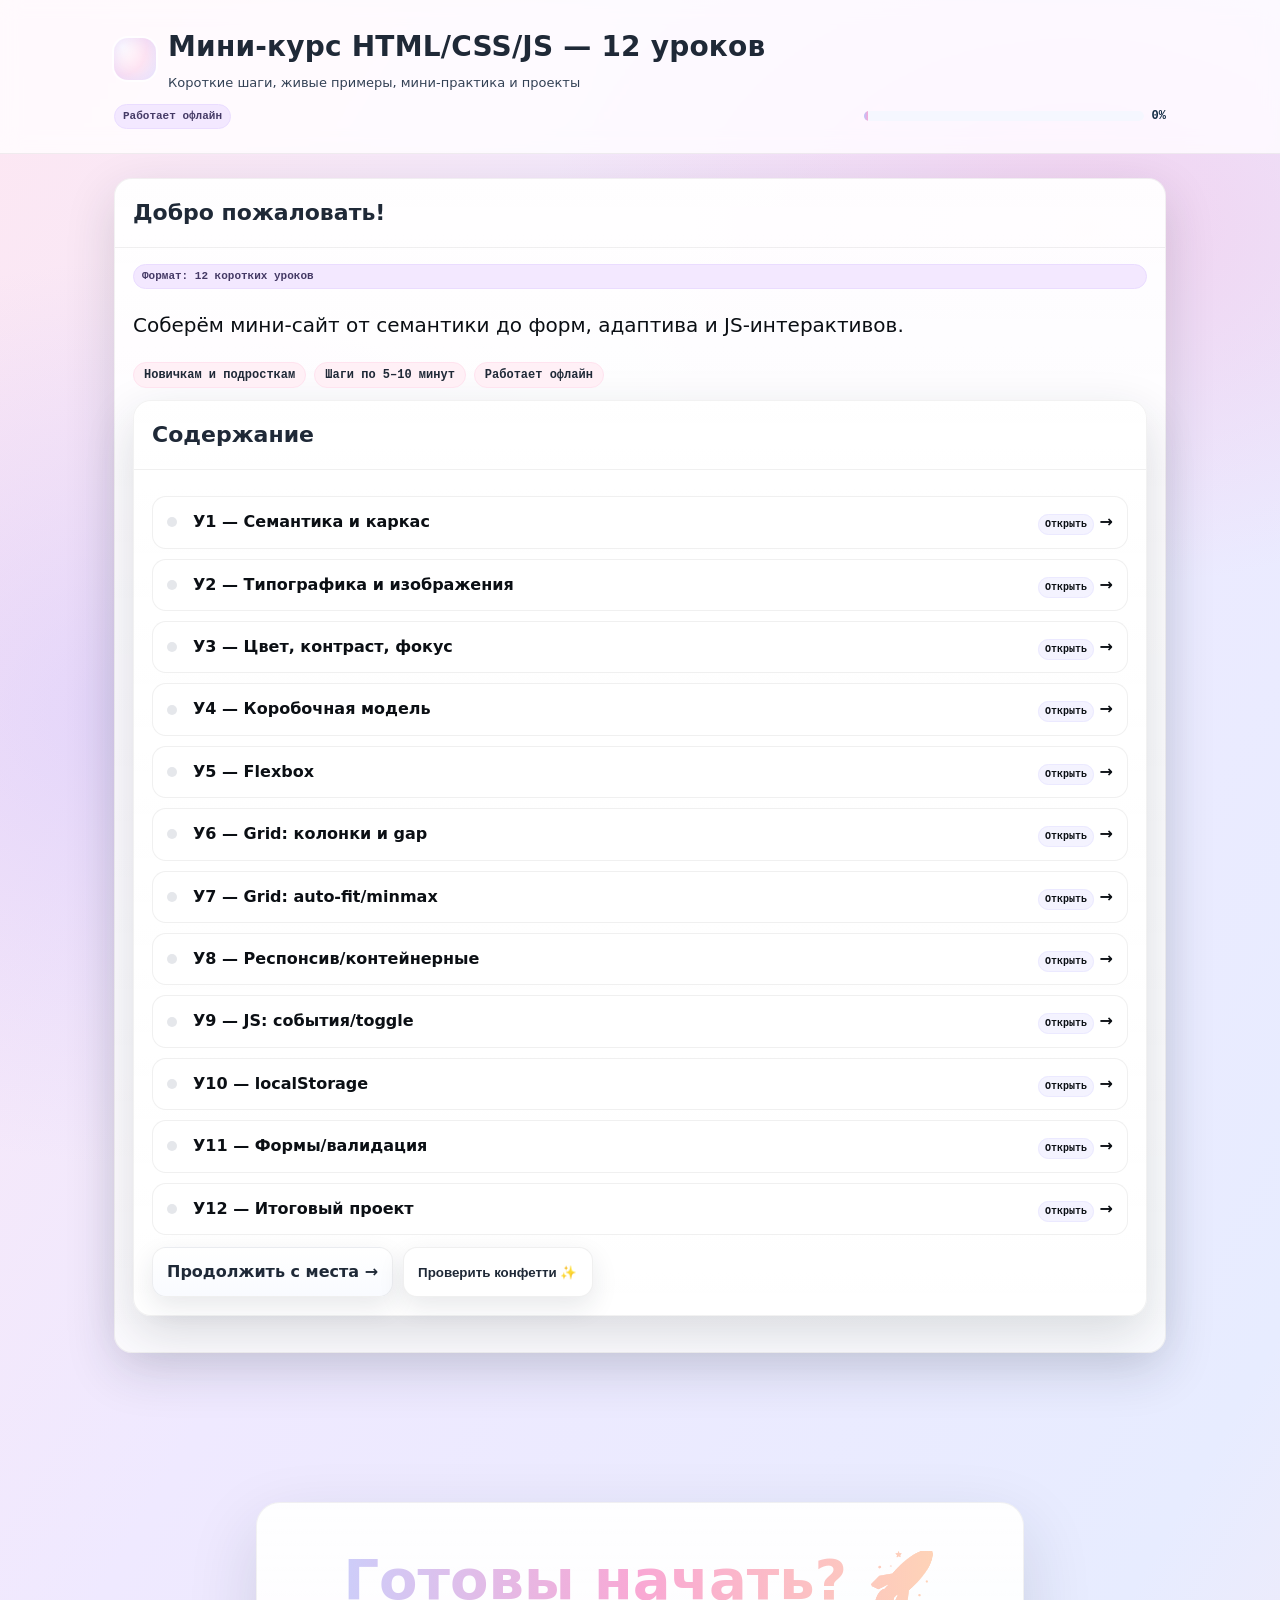
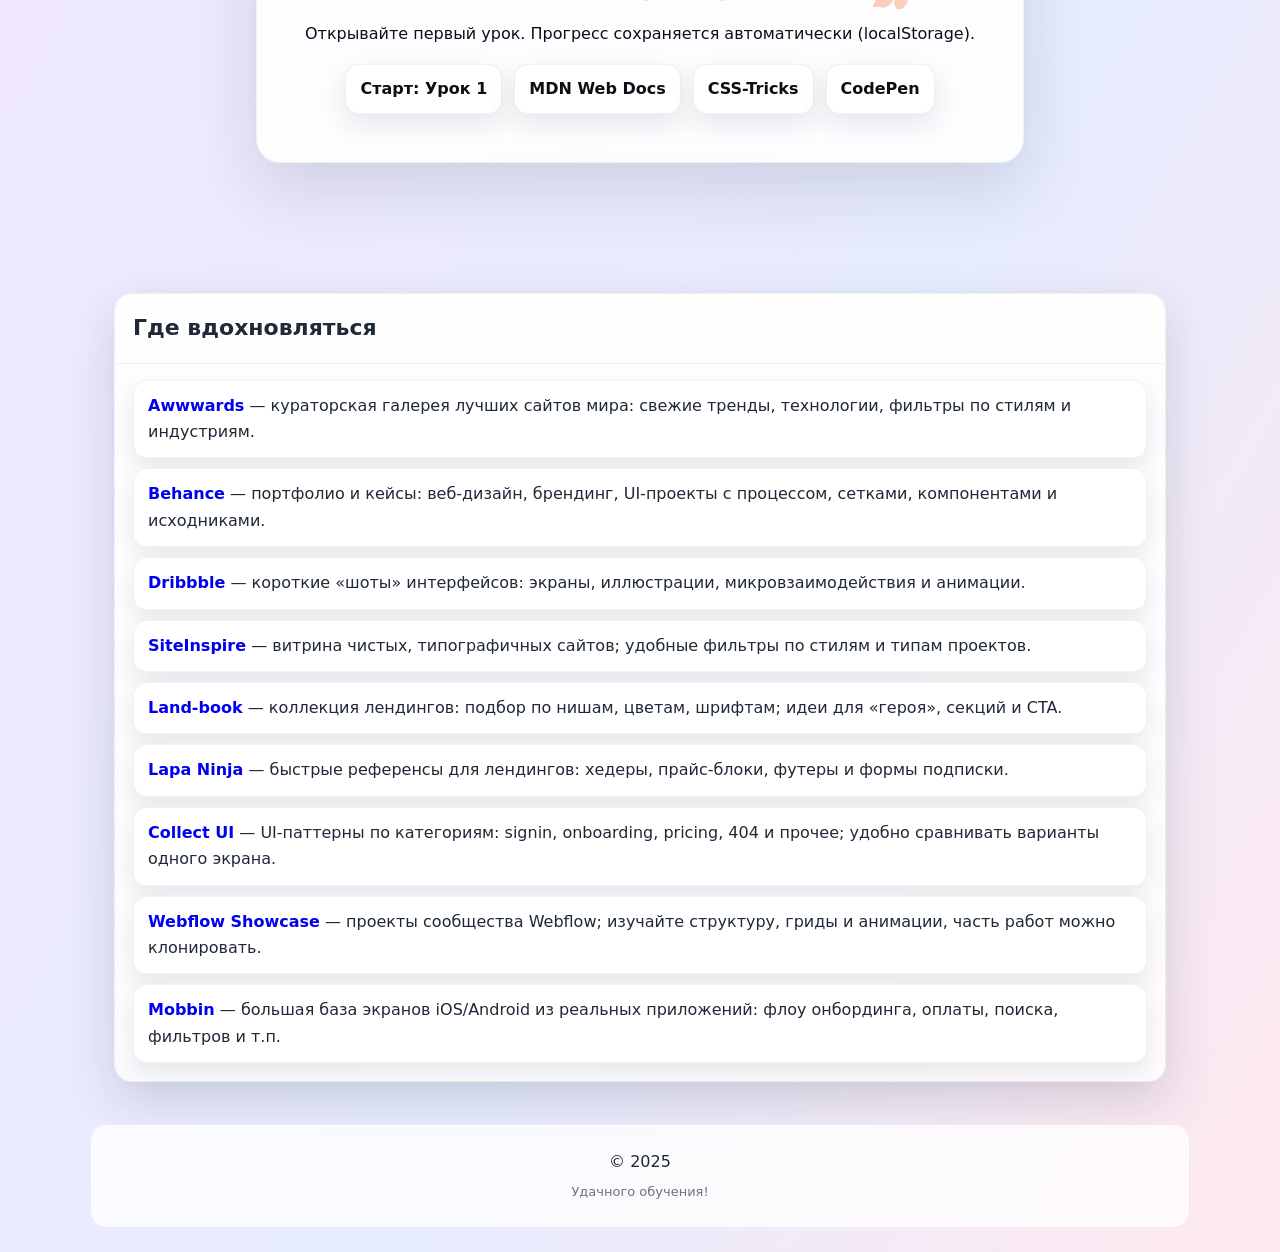
==== commit 4c78962b: "New font and bacground added" ====
--- a/index.html
+++ b/index.html
@@ -10,121 +10,134 @@
     --sans: system-ui, -apple-system, Segoe UI, Roboto, Inter, Arial, sans-serif;
     --mono: ui-monospace, SFMono-Regular, Menlo, Consolas, "JetBrains Mono", monospace;
 
-    --ink:#0b0f14; --muted:#6b7280; --card:#fff;
-    --blue:#6366f1; --pink:#ec4899; --orange:#f59e0b; --green:#10b981;
-    --ring:rgba(99,102,241,.25); --shadow:0 20px 60px rgba(20,20,40,.18);
-    --radius:18px; --wrap:1100px; --font-size:16px; --spacing:18px;
+    /* Пастельные тона */
+    --ink:#1f2937;           /* тёмный текст, мягче черного */
+    --muted:#6b7280; --card:#fff;
+    --violet:#c4b5fd;        /* пастельный фиолетовый */
+    --pink:#f9a8d4;          /* пастельный розовый */
+    --peach:#ffd1a6;         /* мягкий персик для акцентов */
+    --ring:rgba(216,180,254,.55); /* светлое фиолетовое фокус-кольцо */
+
+    --shadow:0 18px 50px rgba(31,41,55,.16);
+    --radius:18px; --wrap:1100px;
+    --font-size:16px; --spacing:18px;
   }
 
   *{box-sizing:border-box}
   html{scroll-behavior:smooth}
   body{
-    margin:0; color:var(--ink); font:var(--font-size)/1.6 var(--sans);
+    margin:0; color:var(--ink); font:var(--font-size)/1.65 var(--sans);
     min-height:100svh;
+
+    /* Мягкий пастельный фон без повторов */
     background:
-      radial-gradient(1200px 800px at 85% 10%, rgba(236,72,153,.25), transparent 60%),
-      radial-gradient(900px 700px at 10% 20%, rgba(99,102,241,.30), transparent 65%),
-      radial-gradient(1000px 800px at 50% 120%, rgba(245,158,11,.22), transparent 60%),
-      linear-gradient(120deg, #5b21b6 0%, #7c3aed 35%, #db2777 68%, #fb923c 100%);
+      radial-gradient(900px 600px at 85% 8%, rgba(249,168,212,.35), transparent 60%),
+      radial-gradient(900px 700px at 12% 25%, rgba(196,181,253,.38), transparent 65%),
+      radial-gradient(900px 700px at 50% 120%, rgba(255,209,166,.28), transparent 60%),
+      linear-gradient(120deg, #fde7f2 0%, #efe9ff 35%, #e7ecff 70%, #ffe8ee 100%);
     background-repeat:no-repeat;
     background-size:cover;
     animation:bg-move 20s ease-in-out infinite alternate;
   }
   @keyframes bg-move{
     0%{ background-position: 0% 0%, 0% 0%, 0% 0%, 0% 0% }
-    100%{ background-position: 5% 2%, 3% 1%, 0% 5%, 100% 100% }
+    100%{ background-position: 5% 2%, 3% 1%, 0% 6%, 100% 100% }
   }
 
   .wrap{max-width:var(--wrap); margin:0 auto; padding:clamp(14px,3vw,24px)}
   header{
     position:sticky; top:0; z-index:10;
-    backdrop-filter:saturate(150%) blur(10px);
-    background:rgba(255,255,255,.75);
+    backdrop-filter:saturate(140%) blur(10px);
+    background:rgba(255,255,255,.78);
     border-bottom:1px solid rgba(0,0,0,.06);
   }
   .brand{display:flex; align-items:center; gap:12px; flex-wrap:wrap}
   .logo{width:42px; height:42px; border-radius:14px;
-    background:radial-gradient(120% 140% at 20% 20%, #fff 0%, #ffd4e6 48%, #e8f0ff 92%);
-    box-shadow:0 0 0 2px rgba(255,255,255,.75), inset 0 0 18px rgba(99,102,241,.28);
-  }
-  h1{margin:0; font-weight:900; letter-spacing:.2px; font-size:clamp(20px,2.6vw,28px)}
+    background:radial-gradient(120% 140% at 20% 20%, #fff 0%, #ffe5f2 48%, #f1f4ff 92%);
+    box-shadow:0 0 0 2px rgba(255,255,255,.8), inset 0 0 18px rgba(196,181,253,.35);
+  }
+
+  /* МЕНЕЕ ЖИРНЫЕ ЗАГОЛОВКИ */
+  h1{margin:0; font-weight:700; letter-spacing:.2px; font-size:clamp(20px,2.6vw,28px)}
   .subtitle{color:#334155; font-size:13px; margin-top:2px}
 
   .topbar{display:flex; gap:10px; align-items:center; justify-content:space-between; margin-top:10px}
   .progress{display:flex; align-items:center; gap:8px}
-  .progress .bar{width:min(42vw,280px); height:10px; background:#eef2ff; border-radius:999px; overflow:hidden}
-  .progress .bar i{display:block; height:100%; width:0%; background:linear-gradient(90deg,#7aa2ff,#ff86c2)}
-  .progress .txt{font:700 12px var(--mono); color:#102a43}
-
+  .progress .bar{width:min(42vw,280px); height:10px; background:#f5f7ff; border-radius:999px; overflow:hidden}
+  .progress .bar i{display:block; height:100%; width:0%;
+    background:linear-gradient(90deg,#b7c4ff,#f9a8d4)}
+  .progress .txt{font:600 12px var(--mono); color:#102a43}
+
+  /* КНОПКИ — легче по весу */
   .btn{
     display:inline-flex; align-items:center; gap:8px; padding:11px 14px;
     border-radius:14px; border:1px solid rgba(0,0,0,.06);
-    background:#fff; font-weight:800; cursor:pointer; text-decoration:none; color:inherit;
-    box-shadow:0 12px 28px rgba(0,0,0,.08);
-  }
-  .btn.primary{background:linear-gradient(180deg,#fff,#f8fbff)}
+    background:#fff; font-weight:600; cursor:pointer; text-decoration:none; color:inherit;
+    box-shadow:0 10px 26px rgba(31,41,55,.10);
+  }
+  .btn.primary{background:linear-gradient(180deg,#fff,#f9fbff)}
   .btn:focus-visible{outline:3px solid var(--ring); outline-offset:3px}
 
   .card{
     background:linear-gradient(180deg, rgba(255,255,255,.94), rgba(255,255,255,.86));
-    border:1px solid rgba(0,0,0,.06); border-radius:var(--radius); box-shadow:var(--shadow);
+    border:1px solid rgba(0,0,0,.05); border-radius:var(--radius); box-shadow:var(--shadow);
     margin-bottom:var(--spacing);
   }
   .card .hd{display:flex; align-items:center; justify-content:space-between; padding:16px 18px; border-bottom:1px solid rgba(0,0,0,.06)}
-  .card .hd h2{margin:0; font-size:clamp(18px,2.2vw,22px)}
+  .card .hd h2{margin:0; font-weight:650; font-size:clamp(18px,2.2vw,22px)}
   .content{padding:16px 18px 18px}
-
-  .badge{font:700 11px/1 var(--mono); padding:6px 8px; border-radius:999px; background:#eef2ff; border:1px solid #dbe3ff; color:#102a43}
-  .pill{padding:6px 10px; border-radius:999px; background:#f6f9ff; border:1px solid rgba(0,0,0,.06); font:600 12px/1 var(--mono)}
   .lead{font-size:clamp(16px,2.2vw,20px); color:#0b0f14}
 
-  /* Список уроков в стиле «карточки дорожки» */
+  .badge{font:600 11px/1 var(--mono); padding:6px 8px; border-radius:999px; background:#f3e8ff; border:1px solid #eadcff; color:#453a66}
+  .pill{padding:6px 10px; border-radius:999px; background:#fff0f6; border:1px solid #ffe3ef; font:600 12px/1 var(--mono)}
+
+  /* Список уроков */
   ol.syllabus{list-style:none; padding:0; margin:10px 0 0; display:grid; gap:10px}
   .lesson{
     display:flex; align-items:center; justify-content:space-between; gap:12px;
     background:#fff; border:1px solid rgba(0,0,0,.06); border-radius:14px; padding:12px 14px;
-    text-decoration:none; color:#0b0f14; font-weight:800;
+    text-decoration:none; color:#0b0f14; font-weight:600;
   }
   .lesson:hover{transform:translateY(-1px)}
-  .lesson .badge-sm{font:700 10px var(--mono); background:#f1f5ff; border:1px solid #e1eaff; padding:4px 6px; border-radius:999px}
+  .lesson .badge-sm{font:600 10px var(--mono); background:#f4f3ff; border:1px solid #ebe9ff; padding:4px 6px; border-radius:999px}
   .lesson .dot{width:10px; height:10px; border-radius:50%; background:#e5e7eb; margin-right:6px}
-  .lesson.done .dot{background:linear-gradient(180deg,#34d399,#059669)}
-  .lesson .right{display:flex; align-items:center; gap:10px}
-
+  .lesson.done .dot{background:linear-gradient(180deg,#a7f3d0,#6ee7b7)}
+
+  /* Постер */
   .poster{min-height:58svh; display:grid; place-items:center; text-align:center; color:#0b0f14}
   .poster .inner{
     max-width:920px;
-    background:linear-gradient(180deg,rgba(255,255,255,.92),rgba(255,255,255,.84));
-    border:1px solid rgba(0,0,0,.06); border-radius:24px; box-shadow:0 30px 80px rgba(0,0,0,.14);
+    background:linear-gradient(180deg,rgba(255,255,255,.94),rgba(255,255,255,.86));
+    border:1px solid rgba(0,0,0,.05); border-radius:24px; box-shadow:0 26px 70px rgba(31,41,55,.14);
     padding:clamp(20px,6vw,48px);
   }
   .poster h2{
     font-size:clamp(28px,5vw,56px); line-height:1.05; margin:0 0 12px;
-    background:linear-gradient(90deg,#7aa2ff,#ff86c2,#ffa15a); -webkit-background-clip:text; background-clip:text; color:transparent;
-    font-weight:900;
+    background:linear-gradient(90deg,#c7d2fe,#f9a8d4,#ffd9b3);
+    -webkit-background-clip:text; background-clip:text; color:transparent;
+    font-weight:750;
   }
   .poster p{margin:0 0 16px}
 
-  /* «Где вдохновляться» */
+  /* Вдохновение */
   .inspo{display:grid; gap:10px; padding:0; margin:0; list-style:none}
   .inspo li{
-    background:#fff; border:1px solid rgba(0,0,0,.06); border-radius:14px; padding:12px 14px; box-shadow:0 10px 26px rgba(0,0,0,.08)
-  }
-  .inspo a{font-weight:900; text-decoration:none}
+    background:#fff; border:1px solid rgba(0,0,0,.05); border-radius:14px; padding:12px 14px; box-shadow:0 10px 24px rgba(31,41,55,.10)
+  }
+  .inspo a{font-weight:650; text-decoration:none}
   .inspo a:focus-visible{outline:3px solid var(--ring); outline-offset:3px}
 
-  /* Наверх */
+  /* Наверх и конфетти — как было */
   #toTop{
     position:fixed; right:16px; bottom:16px; z-index:50;
     padding:12px 14px; border-radius:999px; border:1px solid rgba(0,0,0,.06);
-    background:#ffffff; font:800 14px var(--sans); cursor:pointer;
+    background:#ffffff; font:700 14px var(--sans); cursor:pointer;
     box-shadow:0 10px 30px rgba(0,0,0,.2);
     opacity:0; pointer-events:none; transition:opacity .2s, transform .2s;
   }
   #toTop.show{ opacity:1; pointer-events:auto }
   #toTop:hover{ transform:translateY(-2px) }
 
-  /* Канвас для эмодзи-конфетти */
   #confettiCanvas{position:fixed; inset:0; pointer-events:none; z-index:60}
 </style>
 </head>
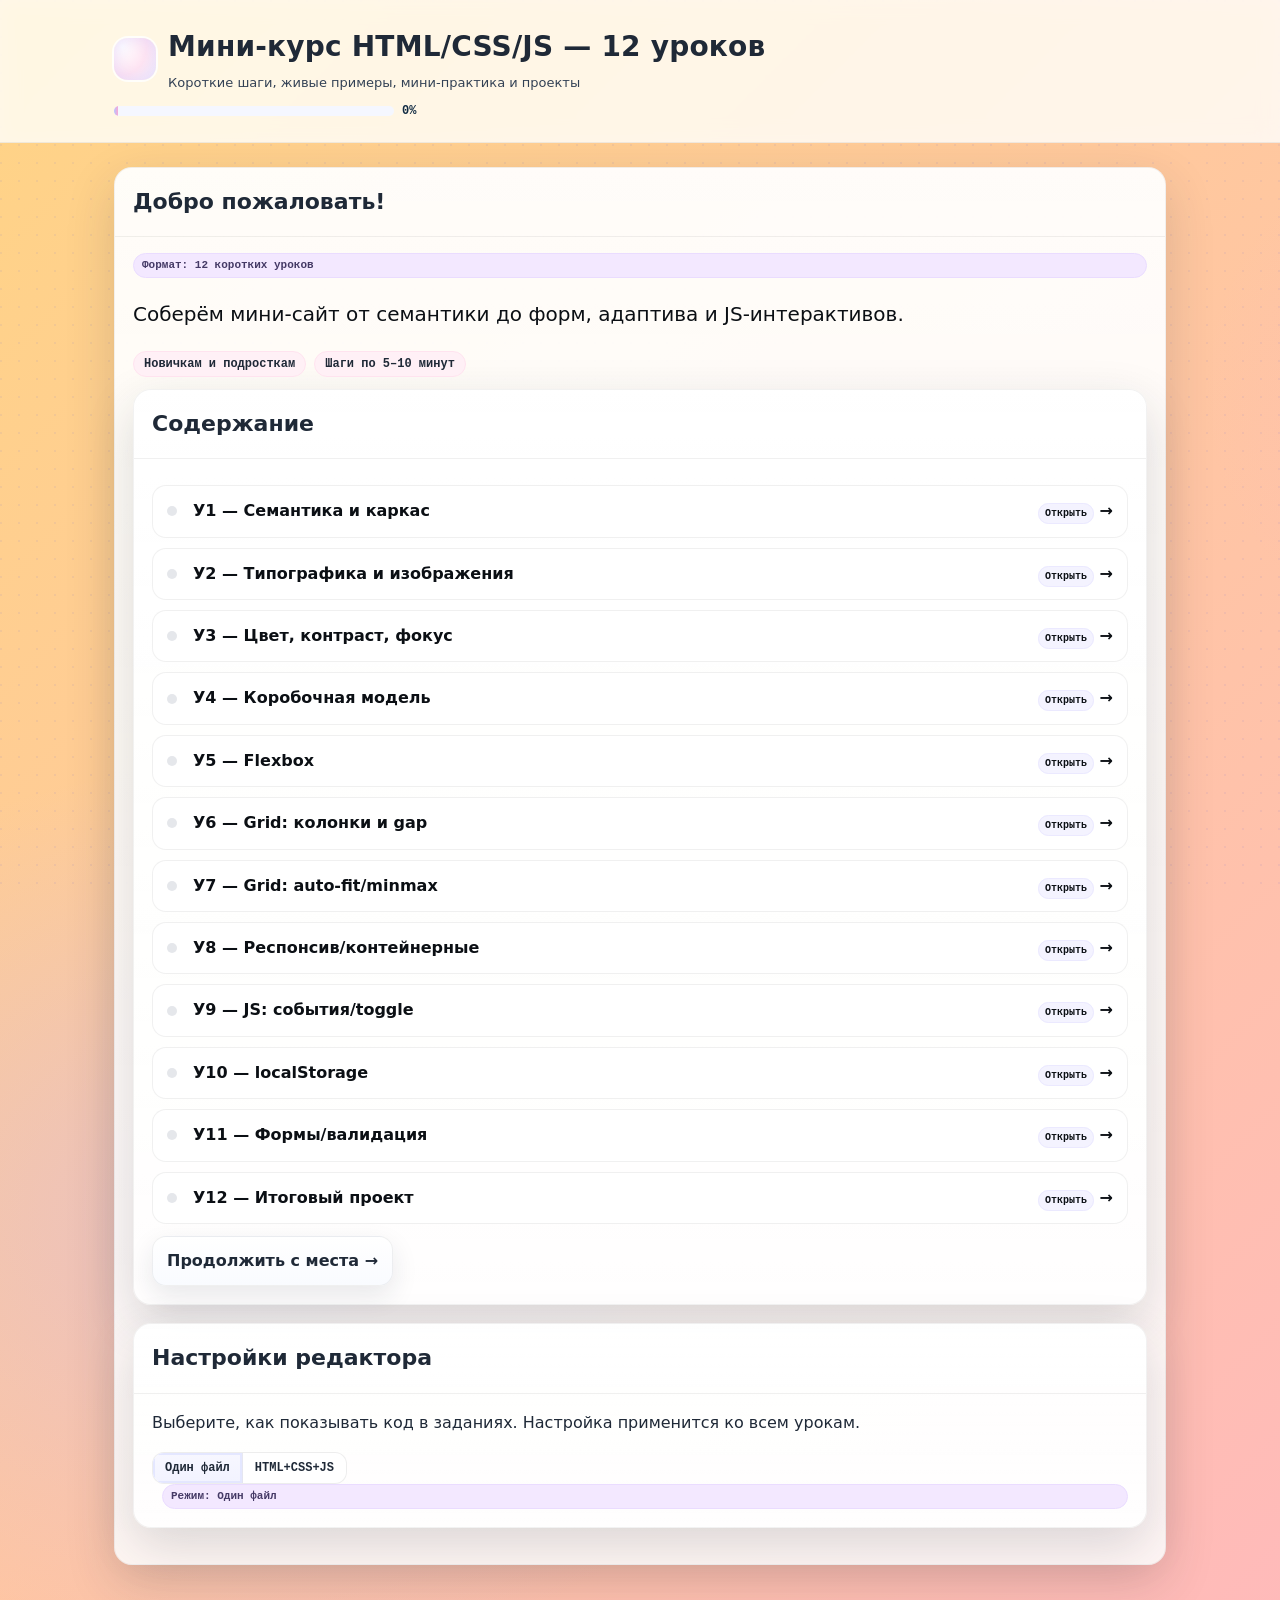
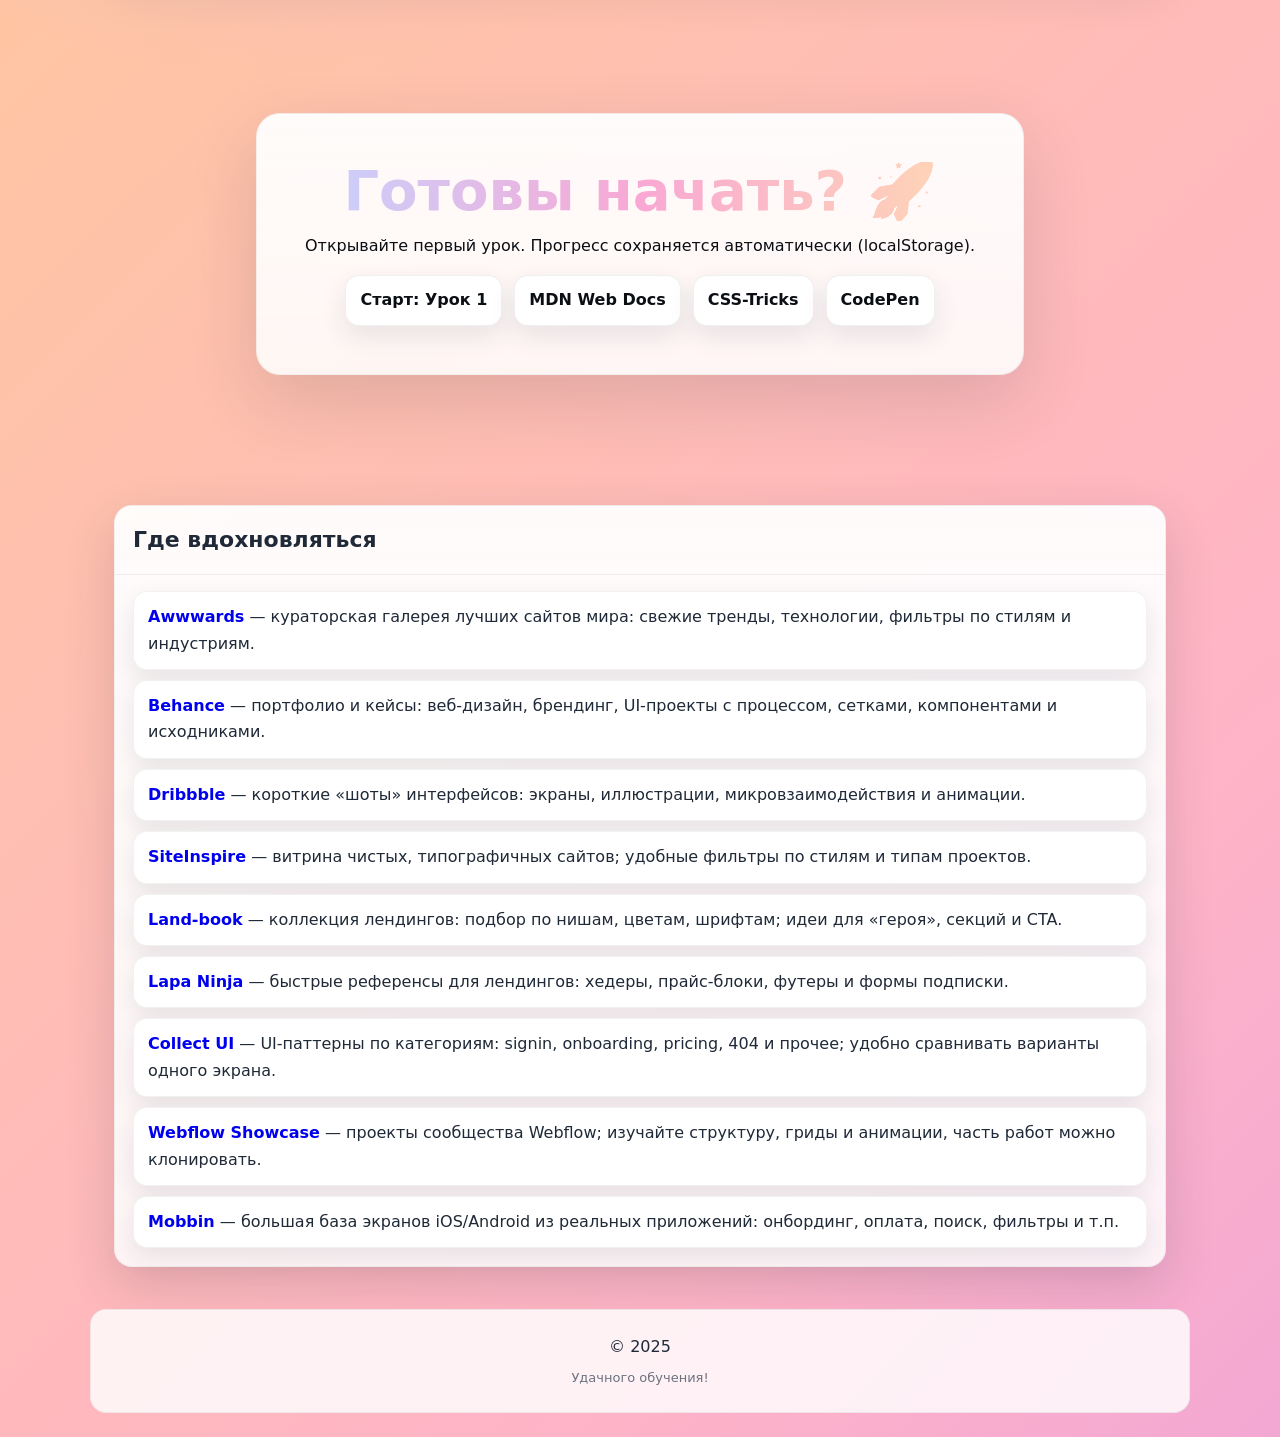
==== commit 4746c21f: "New index, les.1, les.2 added" ====
--- a/index.html
+++ b/index.html
@@ -10,13 +10,8 @@
     --sans: system-ui, -apple-system, Segoe UI, Roboto, Inter, Arial, sans-serif;
     --mono: ui-monospace, SFMono-Regular, Menlo, Consolas, "JetBrains Mono", monospace;
 
-    /* Пастельные тона */
-    --ink:#1f2937;           /* тёмный текст, мягче черного */
-    --muted:#6b7280; --card:#fff;
-    --violet:#c4b5fd;        /* пастельный фиолетовый */
-    --pink:#f9a8d4;          /* пастельный розовый */
-    --peach:#ffd1a6;         /* мягкий персик для акцентов */
-    --ring:rgba(216,180,254,.55); /* светлое фиолетовое фокус-кольцо */
+    --ink:#1f2937; --muted:#6b7280; --card:#fff;
+    --ring:rgba(216,180,254,.55);
 
     --shadow:0 18px 50px rgba(31,41,55,.16);
     --radius:18px; --wrap:1100px;
@@ -27,28 +22,37 @@
   html{scroll-behavior:smooth}
   body{
     margin:0; color:var(--ink); font:var(--font-size)/1.65 var(--sans);
-    min-height:100svh;
-
-    /* Мягкий пастельный фон без повторов */
+    min-height:100svh; overflow-x:hidden;
+
+    /* тот же многослойный анимированный градиент, что и в уроке */
     background:
-      radial-gradient(900px 600px at 85% 8%, rgba(249,168,212,.35), transparent 60%),
+      radial-gradient(900px 600px at 85% 8%,  rgba(249,168,212,.35), transparent 60%),
       radial-gradient(900px 700px at 12% 25%, rgba(196,181,253,.38), transparent 65%),
       radial-gradient(900px 700px at 50% 120%, rgba(255,209,166,.28), transparent 60%),
-      linear-gradient(120deg, #fde7f2 0%, #efe9ff 35%, #e7ecff 70%, #ffe8ee 100%);
+      linear-gradient(135deg, #ffd485 0%, #ffb4c7 52%, #c87bff 100%);
     background-repeat:no-repeat;
-    background-size:cover;
-    animation:bg-move 20s ease-in-out infinite alternate;
+    background-size:160% 160%;
+    animation:bg-move 26s ease-in-out infinite alternate;
   }
   @keyframes bg-move{
-    0%{ background-position: 0% 0%, 0% 0%, 0% 0%, 0% 0% }
-    100%{ background-position: 5% 2%, 3% 1%, 0% 6%, 100% 100% }
-  }
+    0%  { background-position: 0% 40%, 20% 20%, 60% 90%, 0% 0% }
+    50% { background-position: 80% 10%, 10% 40%, 40% 120%, 60% 40% }
+    100%{ background-position: 50% 0%, 0% 60%, 50% 100%, 100% 60% }
+  }
+
+  /* точки — под контентом */
+  body::before{
+    content:""; position:fixed; inset:0; z-index:0; pointer-events:none;
+    background-image: radial-gradient(circle at 1px 1px, rgba(115,112,216,.20) 1px, transparent 1.5px);
+    background-size:18px 18px; opacity:.45;
+  }
+  header, main, footer, #toTop{ position:relative; z-index:1; }
 
   .wrap{max-width:var(--wrap); margin:0 auto; padding:clamp(14px,3vw,24px)}
   header{
     position:sticky; top:0; z-index:10;
     backdrop-filter:saturate(140%) blur(10px);
-    background:rgba(255,255,255,.78);
+    background:rgba(255,255,255,.82);
     border-bottom:1px solid rgba(0,0,0,.06);
   }
   .brand{display:flex; align-items:center; gap:12px; flex-wrap:wrap}
@@ -57,18 +61,15 @@
     box-shadow:0 0 0 2px rgba(255,255,255,.8), inset 0 0 18px rgba(196,181,253,.35);
   }
 
-  /* МЕНЕЕ ЖИРНЫЕ ЗАГОЛОВКИ */
   h1{margin:0; font-weight:700; letter-spacing:.2px; font-size:clamp(20px,2.6vw,28px)}
   .subtitle{color:#334155; font-size:13px; margin-top:2px}
 
   .topbar{display:flex; gap:10px; align-items:center; justify-content:space-between; margin-top:10px}
   .progress{display:flex; align-items:center; gap:8px}
   .progress .bar{width:min(42vw,280px); height:10px; background:#f5f7ff; border-radius:999px; overflow:hidden}
-  .progress .bar i{display:block; height:100%; width:0%;
-    background:linear-gradient(90deg,#b7c4ff,#f9a8d4)}
+  .progress .bar i{display:block; height:100%; width:0%; background:linear-gradient(90deg,#b7c4ff,#f9a8d4)}
   .progress .txt{font:600 12px var(--mono); color:#102a43}
 
-  /* КНОПКИ — легче по весу */
   .btn{
     display:inline-flex; align-items:center; gap:8px; padding:11px 14px;
     border-radius:14px; border:1px solid rgba(0,0,0,.06);
@@ -119,26 +120,28 @@
   }
   .poster p{margin:0 0 16px}
 
-  /* Вдохновение */
+  /* Переключатель режима редактора */
+  .seg{
+    display:inline-grid; grid-auto-flow:column; gap:0; border-radius:12px; overflow:hidden;
+    border:1px solid rgba(0,0,0,.07); background:#fff;
+  }
+  .seg input{position:absolute; opacity:0; pointer-events:none}
+  .seg label{padding:8px 12px; font:600 12px var(--mono); cursor:pointer; user-select:none; border-right:1px solid rgba(0,0,0,.06)}
+  .seg label:last-child{border-right:none}
+  .seg input:checked + label{background:linear-gradient(180deg,#f7f7ff,#f2f3ff); box-shadow:inset 0 0 0 2px #e4e7ff}
+
+  /* Вдохновение (референсы) */
   .inspo{display:grid; gap:10px; padding:0; margin:0; list-style:none}
   .inspo li{
-    background:#fff; border:1px solid rgba(0,0,0,.05); border-radius:14px; padding:12px 14px; box-shadow:0 10px 24px rgba(31,41,55,.10)
+    background:#fff; border:1px solid rgba(0,0,0,.05); border-radius:14px; padding:12px 14px;
+    box-shadow:0 10px 24px rgba(31,41,55,.10)
   }
   .inspo a{font-weight:650; text-decoration:none}
   .inspo a:focus-visible{outline:3px solid var(--ring); outline-offset:3px}
 
-  /* Наверх и конфетти — как было */
-  #toTop{
-    position:fixed; right:16px; bottom:16px; z-index:50;
-    padding:12px 14px; border-radius:999px; border:1px solid rgba(0,0,0,.06);
-    background:#ffffff; font:700 14px var(--sans); cursor:pointer;
-    box-shadow:0 10px 30px rgba(0,0,0,.2);
-    opacity:0; pointer-events:none; transition:opacity .2s, transform .2s;
-  }
-  #toTop.show{ opacity:1; pointer-events:auto }
-  #toTop:hover{ transform:translateY(-2px) }
-
-  #confettiCanvas{position:fixed; inset:0; pointer-events:none; z-index:60}
+  #toTop{position:fixed; right:16px; bottom:16px; z-index:50; padding:12px 14px; border-radius:999px; border:1px solid rgba(0,0,0,.06); background:#fff; font:700 14px var(--sans); box-shadow:0 10px 30px rgba(0,0,0,.2); opacity:0; pointer-events:none; transition:opacity .2s,transform .2s}
+  #toTop.show{opacity:1; pointer-events:auto}
+  #toTop:hover{transform:translateY(-2px)}
 </style>
 </head>
 
@@ -154,7 +157,6 @@
     </div>
 
     <div class="topbar" role="region" aria-label="Прогресс">
-      <div class="badge">Работает офлайн</div>
       <div class="progress" id="progress" aria-live="polite">
         <div class="bar" aria-label="Прогресс курса"><i id="progressBar"></i></div>
         <span id="progressText" class="txt">0%</span>
@@ -172,19 +174,44 @@
       <div class="k" style="display:flex; gap:8px; flex-wrap:wrap">
         <span class="pill">Новичкам и подросткам</span>
         <span class="pill">Шаги по 5–10 минут</span>
-        <span class="pill">Работает офлайн</span>
       </div>
 
       <div class="card" style="margin-top:12px">
         <div class="hd"><h2>Содержание</h2></div>
         <div class="content">
+          <!-- Статический список уроков -->
           <ol class="syllabus" id="syllabus">
-            <!-- генерируется скриптом для отметки выполненных уроков -->
+            <li><a class="lesson" data-n="1"  href="lesson-1.html"><span style="display:flex;align-items:center;gap:10px"><span class="dot" aria-hidden="true"></span>У1 — Семантика и каркас</span><span class="right"><span class="badge-sm">Открыть</span> →</span></a></li>
+            <li><a class="lesson" data-n="2"  href="lesson-2.html"><span style="display:flex;align-items:center;gap:10px"><span class="dot" aria-hidden="true"></span>У2 — Типографика и изображения</span><span class="right"><span class="badge-sm">Открыть</span> →</span></a></li>
+            <li><a class="lesson" data-n="3"  href="lesson-3.html"><span style="display:flex;align-items:center;gap:10px"><span class="dot" aria-hidden="true"></span>У3 — Цвет, контраст, фокус</span><span class="right"><span class="badge-sm">Открыть</span> →</span></a></li>
+            <li><a class="lesson" data-n="4"  href="lesson-4.html"><span style="display:flex;align-items:center;gap:10px"><span class="dot" aria-hidden="true"></span>У4 — Коробочная модель</span><span class="right"><span class="badge-sm">Открыть</span> →</span></a></li>
+            <li><a class="lesson" data-n="5"  href="lesson-5.html"><span style="display:flex;align-items:center;gap:10px"><span class="dot" aria-hidden="true"></span>У5 — Flexbox</span><span class="right"><span class="badge-sm">Открыть</span> →</span></a></li>
+            <li><a class="lesson" data-n="6"  href="lesson-6.html"><span style="display:flex;align-items:center;gap:10px"><span class="dot" aria-hidden="true"></span>У6 — Grid: колонки и gap</span><span class="right"><span class="badge-sm">Открыть</span> →</span></a></li>
+            <li><a class="lesson" data-n="7"  href="lesson-7.html"><span style="display:flex;align-items:center;gap:10px"><span class="dot" aria-hidden="true"></span>У7 — Grid: auto-fit/minmax</span><span class="right"><span class="badge-sm">Открыть</span> →</span></a></li>
+            <li><a class="lesson" data-n="8"  href="lesson-8.html"><span style="display:flex;align-items:center;gap:10px"><span class="dot" aria-hidden="true"></span>У8 — Респонсив/контейнерные</span><span class="right"><span class="badge-sm">Открыть</span> →</span></a></li>
+            <li><a class="lesson" data-n="9"  href="lesson-9.html"><span style="display:flex;align-items:center;gap:10px"><span class="dot" aria-hidden="true"></span>У9 — JS: события/toggle</span><span class="right"><span class="badge-sm">Открыть</span> →</span></a></li>
+            <li><a class="lesson" data-n="10" href="lesson-10.html"><span style="display:flex;align-items:center;gap:10px"><span class="dot" aria-hidden="true"></span>У10 — localStorage</span><span class="right"><span class="badge-sm">Открыть</span> →</span></a></li>
+            <li><a class="lesson" data-n="11" href="lesson-11.html"><span style="display:flex;align-items:center;gap:10px"><span class="dot" aria-hidden="true"></span>У11 — Формы/валидация</span><span class="right"><span class="badge-sm">Открыть</span> →</span></a></li>
+            <li><a class="lesson" data-n="12" href="lesson-12.html"><span style="display:flex;align-items:center;gap:10px"><span class="dot" aria-hidden="true"></span>У12 — Итоговый проект</span><span class="right"><span class="badge-sm">Открыть</span> →</span></a></li>
           </ol>
-          <div class="toolbar" style="display:flex; gap:10px; margin-top:12px">
+
+          <div class="toolbar" style="display:flex; gap:10px; margin-top:12px; flex-wrap:wrap">
             <a class="btn primary" id="btnContinue" href="#" role="button">Продолжить с места →</a>
-            <button class="btn" id="btnConfetti" type="button" title="Проверка конфетти">Проверить конфетти ✨</button>
           </div>
+        </div>
+      </div>
+
+      <div class="card" style="margin-top:12px">
+        <div class="hd"><h2>Настройки редактора</h2></div>
+        <div class="content">
+          <p style="margin-top:0">Выберите, как показывать код в заданиях. Настройка применится ко всем урокам.</p>
+          <div class="seg" role="tablist" aria-label="Режим редактора" id="editorSeg">
+            <input id="mode-single" type="radio" name="edmode" value="single">
+            <label for="mode-single" role="tab" aria-controls="editor-single">Один файл</label>
+            <input id="mode-split"  type="radio" name="edmode" value="split">
+            <label for="mode-split"  role="tab" aria-controls="editor-split">HTML+CSS+JS</label>
+          </div>
+          <div id="modeStatus" class="badge" style="margin-left:10px">Режим: …</div>
         </div>
       </div>
     </div>
@@ -203,6 +230,7 @@
     </div>
   </section>
 
+  <!-- ВОЗВРАТ РЕФЕРЕНСОВ -->
   <section class="card" aria-label="Где вдохновляться">
     <div class="hd"><h2>Где вдохновляться</h2></div>
     <div class="content">
@@ -215,42 +243,43 @@
         <li><a href="https://www.lapa.ninja/" target="_blank" rel="noopener noreferrer">Lapa Ninja</a> — быстрые референсы для лендингов: хедеры, прайс-блоки, футеры и формы подписки.</li>
         <li><a href="https://collectui.com/" target="_blank" rel="noopener noreferrer">Collect UI</a> — UI-паттерны по категориям: signin, onboarding, pricing, 404 и прочее; удобно сравнивать варианты одного экрана.</li>
         <li><a href="https://webflow.com/discover" target="_blank" rel="noopener noreferrer">Webflow Showcase</a> — проекты сообщества Webflow; изучайте структуру, гриды и анимации, часть работ можно клонировать.</li>
-        <li><a href="https://mobbin.com/" target="_blank" rel="noopener noreferrer">Mobbin</a> — большая база экранов iOS/Android из реальных приложений: флоу онбординга, оплаты, поиска, фильтров и т.п.</li>
+        <li><a href="https://mobbin.com/" target="_blank" rel="noopener noreferrer">Mobbin</a> — большая база экранов iOS/Android из реальных приложений: онбординг, оплата, поиск, фильтры и т.п.</li>
       </ul>
     </div>
   </section>
 </main>
 
-<footer class="wrap" style="text-align:center; padding:24px 16px; background:rgba(255,255,255,.78); border:1px solid rgba(0,0,0,.06); border-radius:16px; margin-bottom:24px">
+<footer class="wrap" style="text-align:center; padding:24px 16px; background:rgba(255,255,255,.82); border:1px solid rgba(0,0,0,.06); border-radius:16px; margin-bottom:24px">
   <div>© 2025</div>
   <div style="margin-top:6px; color:#6b7280; font-size:13px">Удачного обучения!</div>
 </footer>
 
-<canvas id="confettiCanvas" aria-hidden="true"></canvas>
 <button id="toTop" type="button" aria-label="Наверх">↑ Наверх</button>
 
 <script>
-/* ==== Course core (прогресс + навигация + эмодзи-конфетти) ==== */
+/* Прогресс + глобальные настройки (и фикс переключателя режима) */
 (function(){
   'use strict';
-  const $ = (s, r=document)=>r.querySelector(s);
+  const $  = (s, r=document)=>r.querySelector(s);
   const $$ = (s, r=document)=>Array.from(r.querySelectorAll(s));
   const clamp = (v,min,max)=>Math.max(min,Math.min(max,v));
-  const PROG_KEY='courseDone', LAST_KEY='courseLast';
-
+  const PROG_KEY='courseDone', LAST_KEY='courseLast', EDITOR_KEY='editorMode';
+
+  /* -------- Прогресс -------- */
   function getDoneSet(){
     try{ return new Set(JSON.parse(localStorage.getItem(PROG_KEY) || '[]')); }
     catch{ return new Set(); }
   }
   function saveDone(set){ localStorage.setItem(PROG_KEY, JSON.stringify(Array.from(set))); }
-  function markLessonDone(n){ const set=getDoneSet(); set.add(+n); saveDone(set); localStorage.setItem(LAST_KEY, String(n)); updateProgressVisual(); }
-  function getLastLesson(){ const n = +localStorage.getItem(LAST_KEY); return Number.isFinite(n) && n>=1 && n<=12 ? n : 1; }
+  function getLastLesson(){
+    const n=+localStorage.getItem(LAST_KEY);
+    return Number.isFinite(n) && n>=1 && n<=12 ? n : 1;
+  }
   function updateProgressVisual(){
     const set = getDoneSet();
     const pct = Math.round(clamp((set.size/12)*100, 0, 100));
     const bar = $('#progressBar'); if(bar) bar.style.width = (pct>0 ? pct+'%' : '4px');
     const t = $('#progressText'); if(t) t.textContent = pct + '%';
-    // обновить отметки в списке
     $$('.lesson').forEach(a=>{
       const n = +a.dataset.n;
       a.classList.toggle('done', set.has(n));
@@ -259,90 +288,55 @@
     });
   }
 
-  /* ==== Генерация списка уроков (для отметки «готово») ==== */
-  const lessons = [
-    'У1 — Семантика и каркас','У2 — Типографика и изображения','У3 — Цвет, контраст, фокус',
-    'У4 — Коробочная модель','У5 — Flexbox','У6 — Grid: колонки и gap',
-    'У7 — Grid: auto-fit/minmax','У8 — Респонсив/контейнерные','У9 — JS: события/toggle',
-    'У10 — localStorage','У11 — Формы/валидация','У12 — Итоговый проект'
-  ];
-  const list = $('#syllabus');
-  if(list){
-    list.innerHTML = lessons.map((t,i)=>{
-      const n=i+1, href=`lesson-${n}.html`;
-      return `<li><a class="lesson" data-n="${n}" href="${href}">
-        <span style="display:flex;align-items:center;gap:10px"><span class="dot" aria-hidden="true"></span>${t}</span>
-        <span class="right"><span class="badge-sm">Открыть</span> →</span>
-      </a></li>`;
-    }).join('');
-  }
-
-  /* ==== Кнопка «Продолжить с места» ==== */
+  /* -------- Кнопка «Продолжить» -------- */
   $('#btnContinue')?.addEventListener('click', (e)=>{
     e.preventDefault();
-    const last = getLastLesson() || 1;
-    location.href = `lesson-${last}.html`;
+    location.href = `lesson-${getLastLesson()}.html`;
   });
 
-  /* ==== «Наверх» ==== */
+  /* -------- Наверх -------- */
   (function initToTop(){
     const btn = $('#toTop'); if(!btn) return;
     const onScroll = ()=> btn.classList.toggle('show', window.scrollY > 400);
-    window.addEventListener('scroll', onScroll, {passive:true});
-    btn.addEventListener('click', ()=>window.scrollTo({top:0, behavior:'smooth'}));
+    addEventListener('scroll', onScroll, {passive:true});
+    btn.addEventListener('click', ()=>scrollTo({top:0, behavior:'smooth'}));
     onScroll();
   })();
 
-  /* ==== Эмодзи-конфетти (🎉 ✨ 💜 + др.) ==== */
-  const canvas = $('#confettiCanvas');
-  const ctx = canvas.getContext('2d');
-  let W=0, H=0, particles=[], rafId=null;
-  const EMOJI = ['🎉','✨','💜','🎈','💥','🥳','🌟','💫','🎊','❤️'];
-
-  function resize(){ if(!canvas) return; W = canvas.width = innerWidth; H = canvas.height = innerHeight; }
-  window.addEventListener('resize', resize, {passive:true}); resize();
-
-  function spawnEmoji(n=80, customList){
-    const list = Array.isArray(customList)&&customList.length ? customList : EMOJI;
-    for(let i=0;i<n;i++){
-      particles.push({
-        x: Math.random()*W, y: -20,
-        vx: (Math.random()-0.5)*3, vy: Math.random()*1.5+1.8,
-        g: 0.03 + Math.random()*0.06,
-        rot: Math.random()*Math.PI*2, vr: (Math.random()-0.5)*0.08,
-        alpha: 1, size: 20 + Math.random()*18,
-        ch: list[(Math.random()*list.length)|0]
-      });
-    }
-  }
-  function step(){
-    ctx.clearRect(0,0,W,H);
-    particles.forEach(p=>{
-      p.vy += p.g; p.x += p.vx; p.y += p.vy; p.rot += p.vr; p.alpha -= 0.0038;
-      ctx.save();
-      ctx.translate(p.x,p.y); ctx.rotate(p.rot); ctx.globalAlpha = Math.max(0,p.alpha);
-      ctx.font = `bold ${p.size}px system-ui, Apple Color Emoji, "Segoe UI Emoji"`;
-      ctx.textAlign='center'; ctx.textBaseline='middle';
-      ctx.fillText(p.ch, 0, 0);
-      ctx.restore();
-    });
-    particles = particles.filter(p=> p.alpha>0 && p.y < H+60);
-    if(particles.length){ rafId = requestAnimationFrame(step); }
-    else { cancelAnimationFrame(rafId); rafId = null; }
-  }
-  function emojiConfetti(n=90, list){
-    spawnEmoji(n, list);
-    if(!rafId) rafId = requestAnimationFrame(step);
-  }
-  $('#btnConfetti')?.addEventListener('click', ()=> emojiConfetti(120));
-
-  // Экспорт мини-API (чтобы уроки могли дергать конфетти и прогресс)
+  /* -------- Режим редактора (фикс) -------- */
+  if(!localStorage.getItem(EDITOR_KEY)) localStorage.setItem(EDITOR_KEY,'single');
+
+  function getEditorMode(){
+    const v = localStorage.getItem(EDITOR_KEY);
+    return (v==='split' || v==='single') ? v : 'single';
+  }
+  function setEditorMode(mode){
+    const m = (mode==='split') ? 'split' : 'single';
+    localStorage.setItem(EDITOR_KEY, m);
+    updateModeUI();
+  }
+  function updateModeUI(){
+    const m = getEditorMode();
+    const a = $('#mode-single'), b = $('#mode-split');
+    if(a && b){ a.checked = (m==='single'); b.checked = (m==='split'); }
+    const st = $('#modeStatus'); if(st) st.textContent = 'Режим: ' + (m==='single' ? 'Один файл' : 'HTML+CSS+JS');
+  }
+
+  $('#editorSeg')?.addEventListener('click', (e)=>{
+    const lab = e.target.closest('label'); if(!lab) return;
+    setEditorMode(lab.getAttribute('for')==='mode-split' ? 'split' : 'single');
+  });
+  $('#mode-single')?.addEventListener('input', ()=> setEditorMode('single'));
+  $('#mode-split') ?.addEventListener('input', ()=> setEditorMode('split'));
+  $('#mode-single')?.addEventListener('change', ()=> setEditorMode('single'));
+  $('#mode-split') ?.addEventListener('change', ()=> setEditorMode('split'));
+
   window.Course = {
-    getDoneSet, saveDone, markLessonDone, getLastLesson, updateProgressVisual,
-    emojiConfetti
+    getDoneSet, saveDone, getLastLesson, updateProgressVisual,
+    getEditorMode, setEditorMode
   };
 
-  // Инициализация
+  updateModeUI();
   updateProgressVisual();
 })();
 </script>
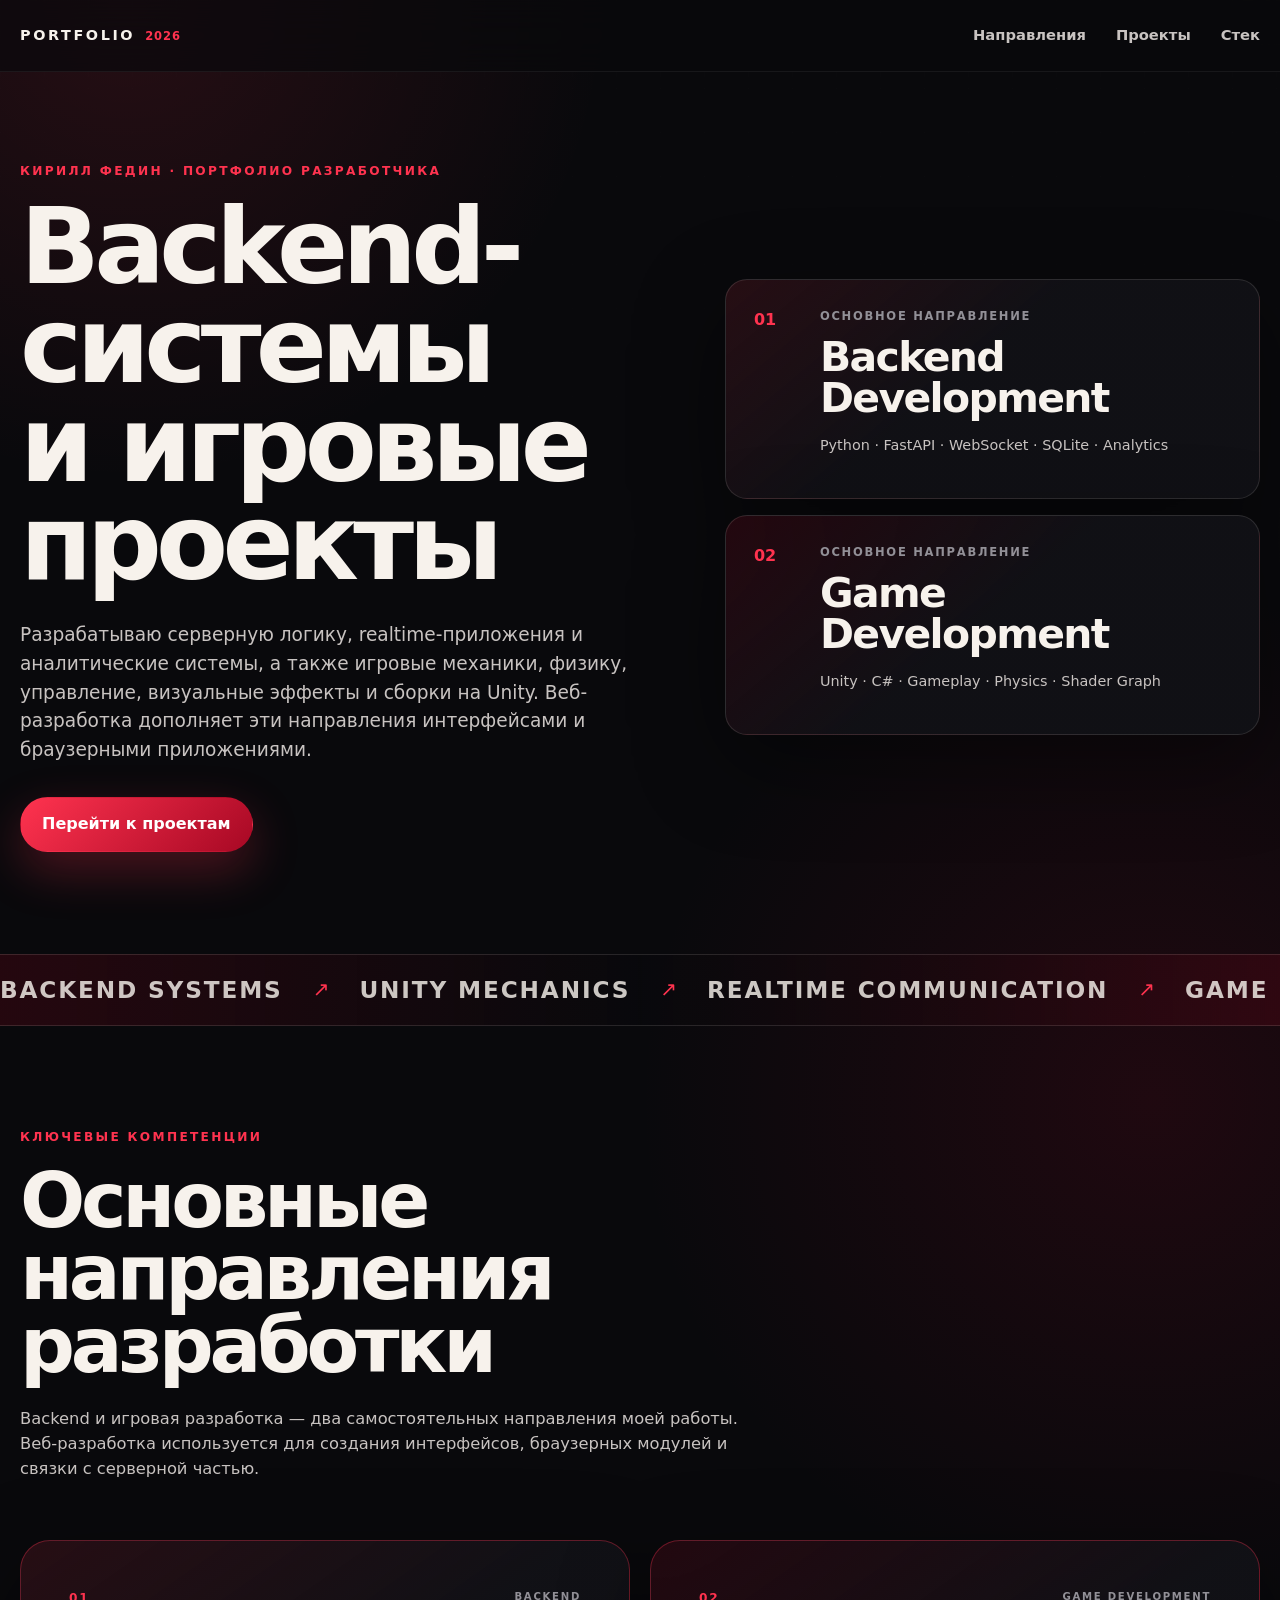
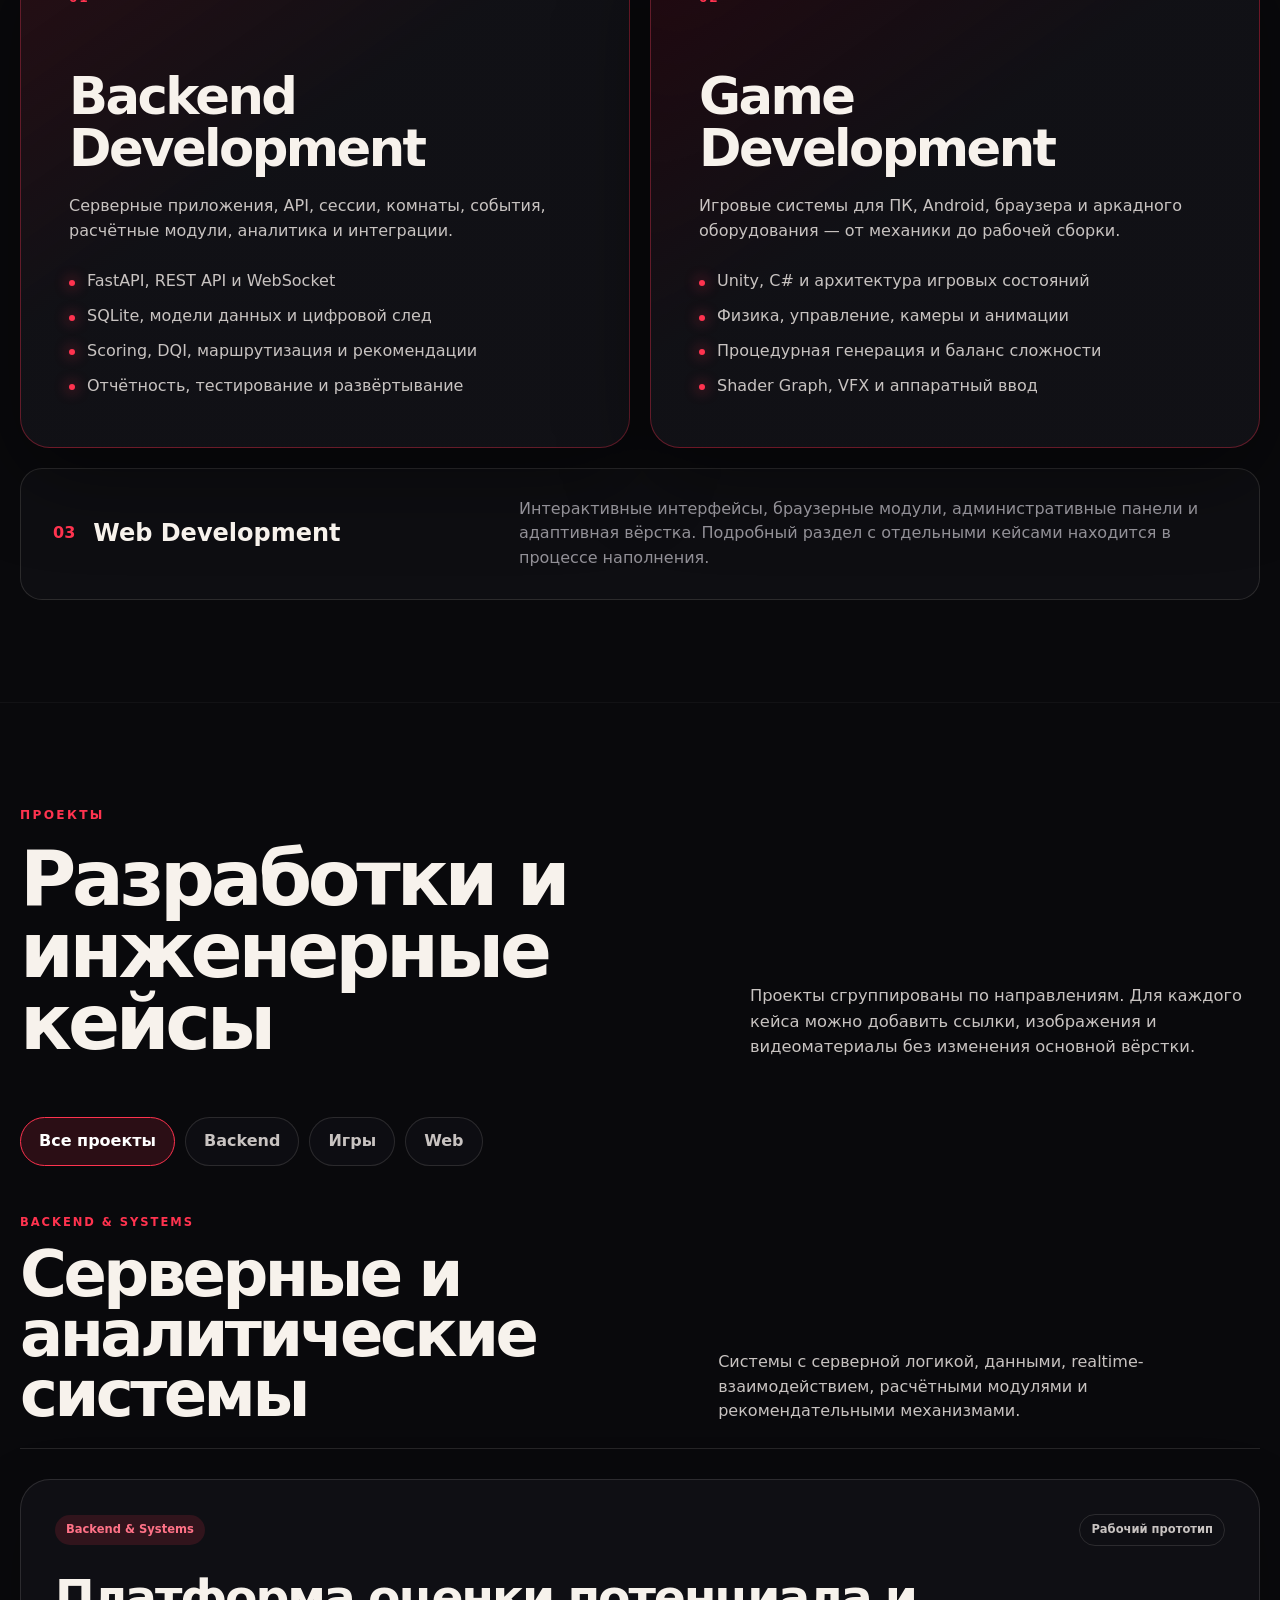
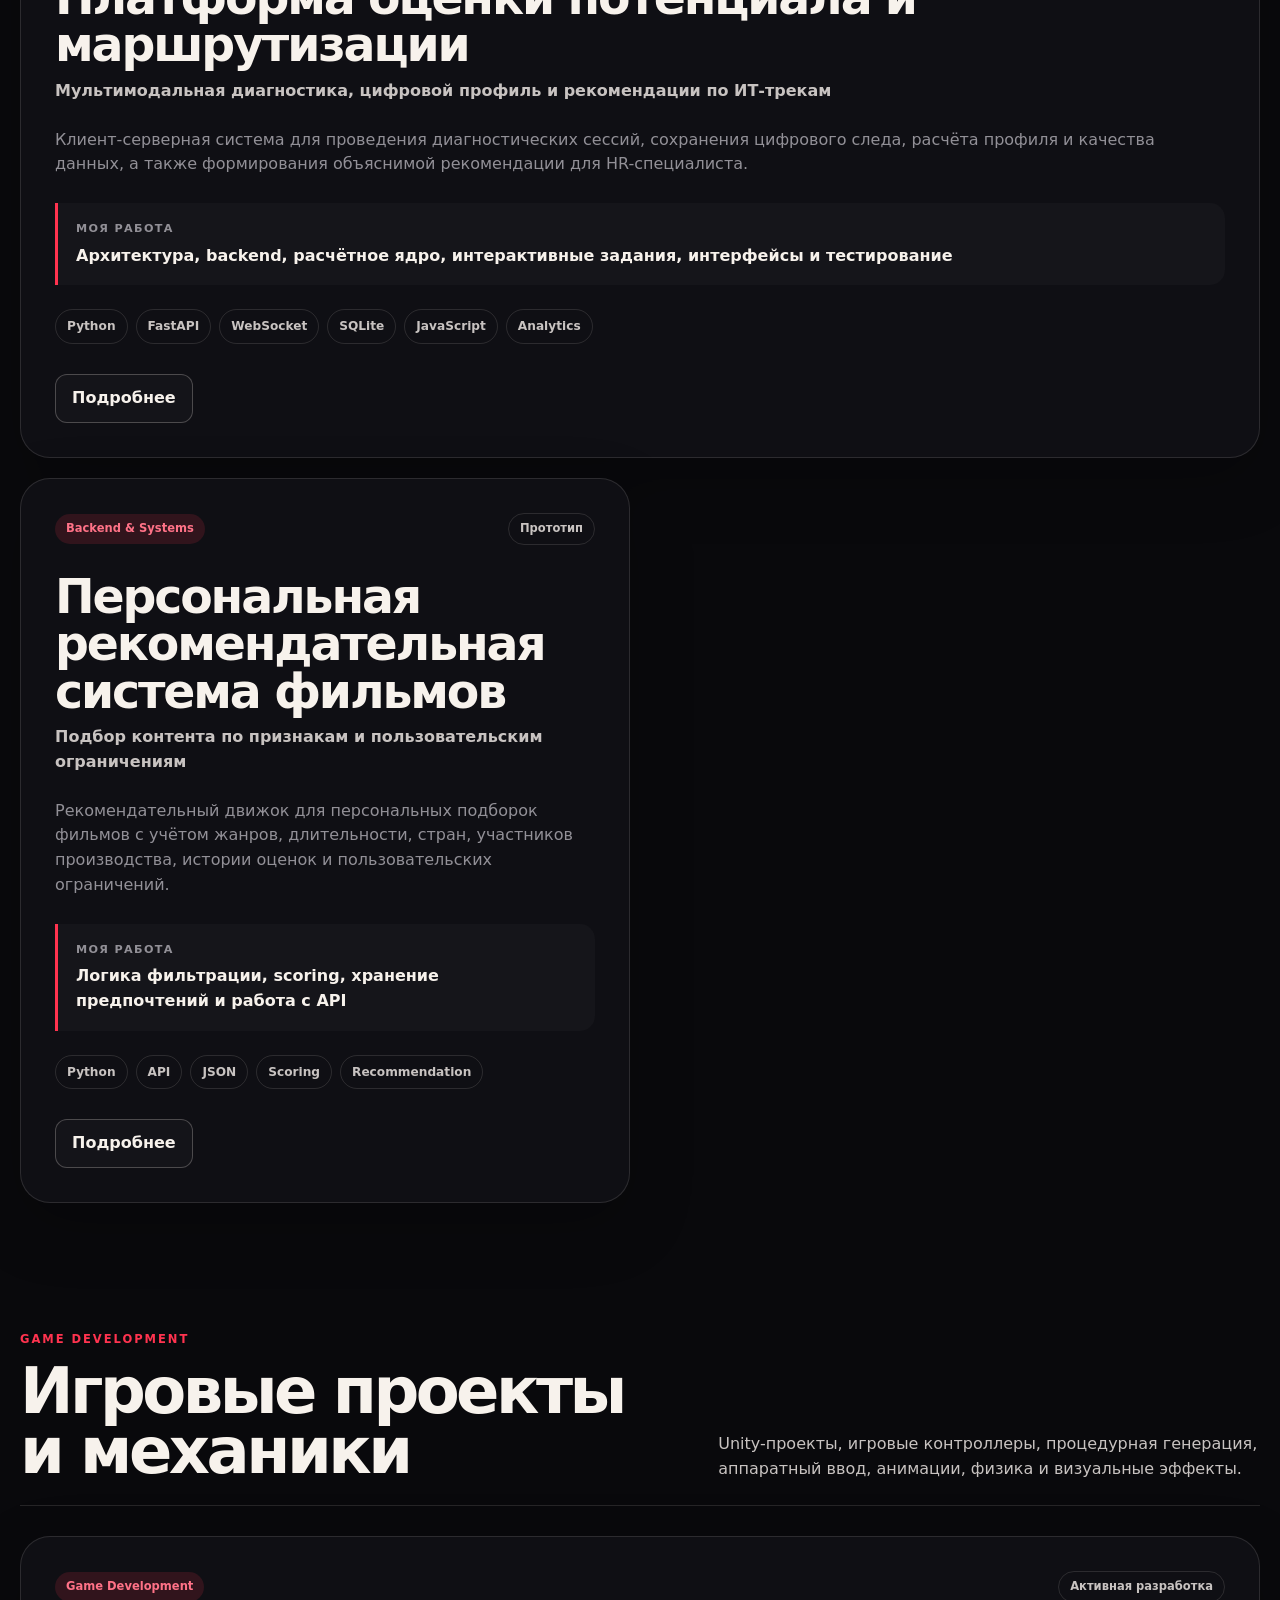
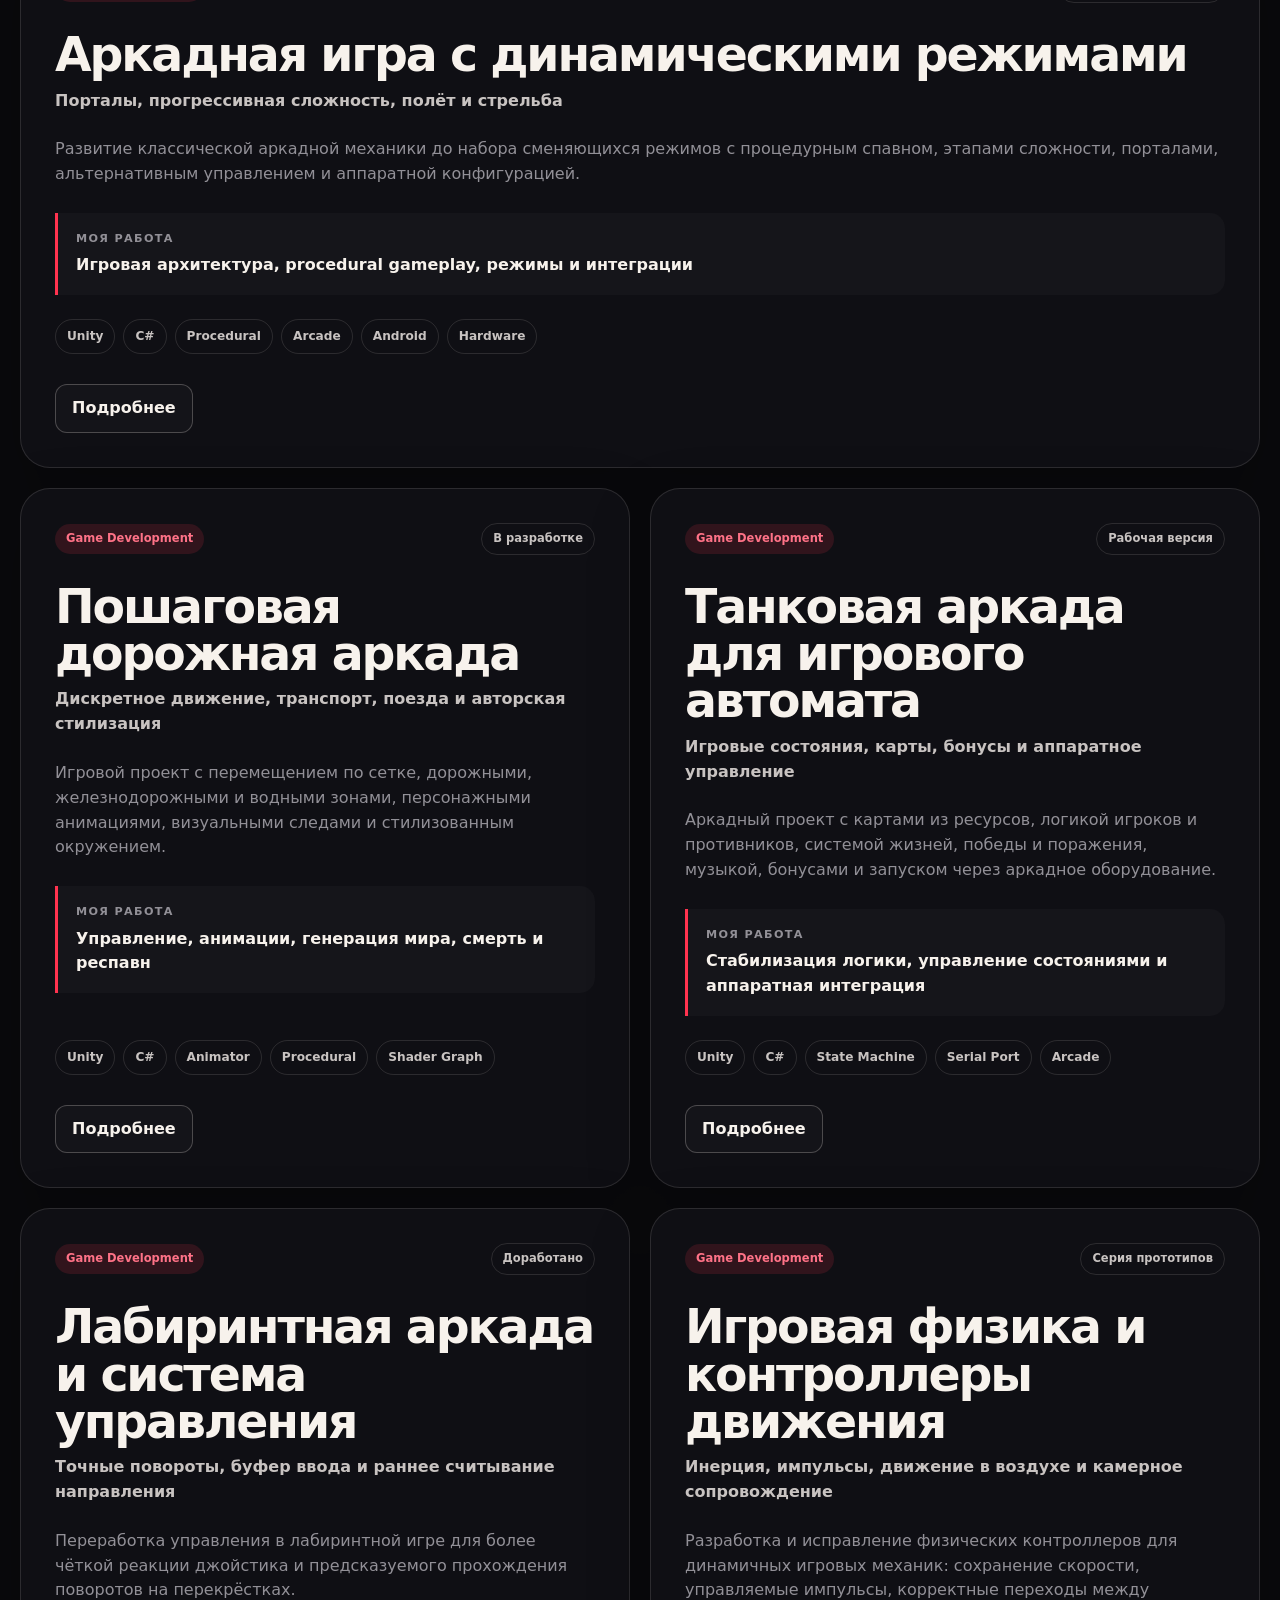
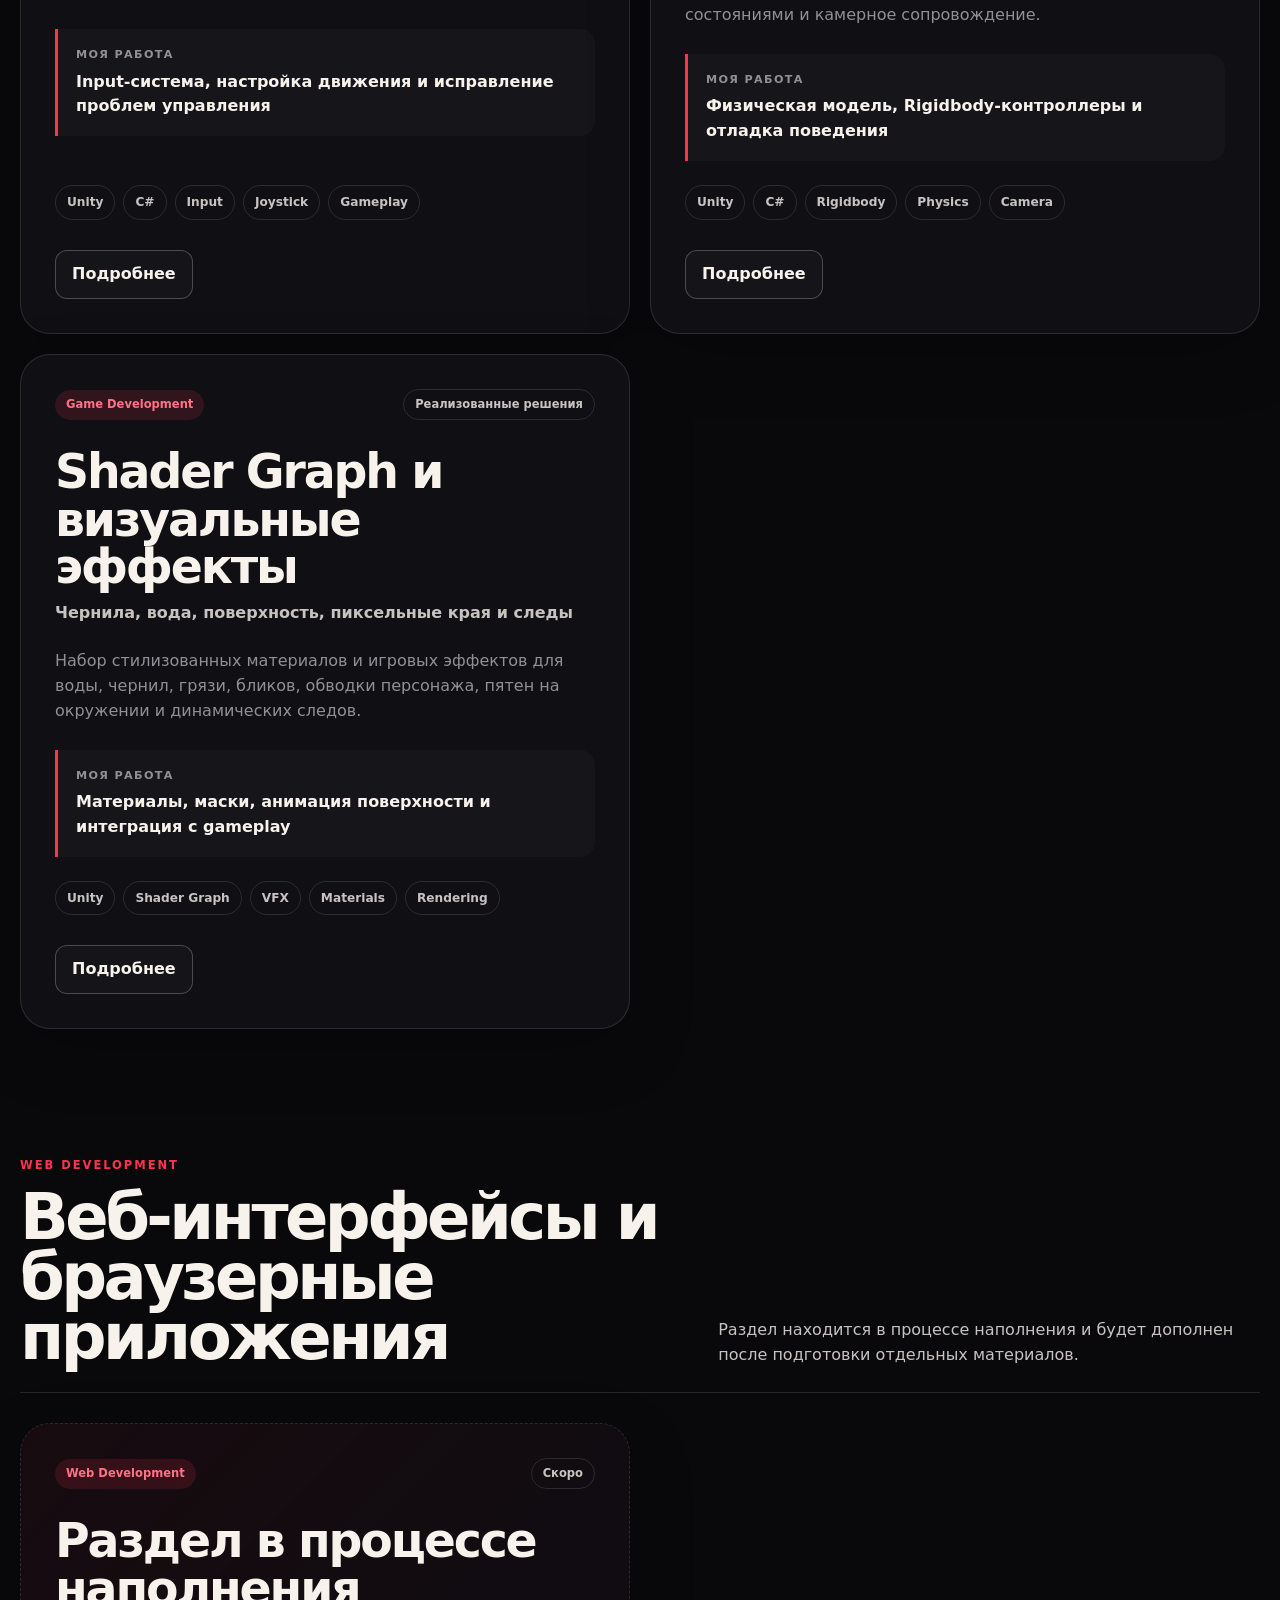
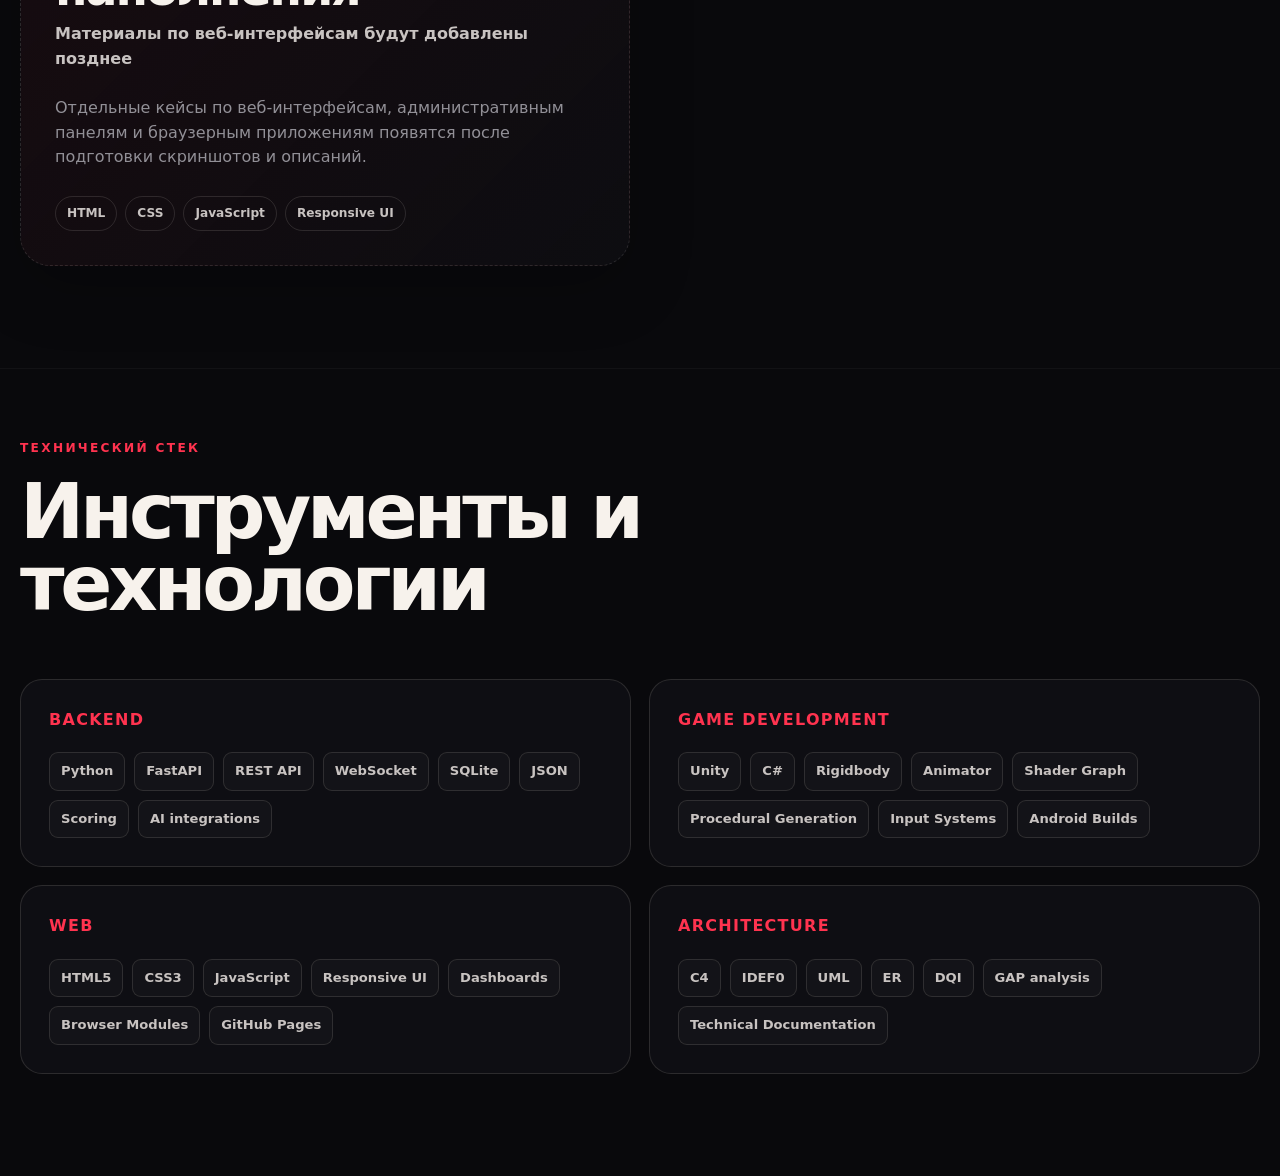
==== commit 5401cea3: "Add portfolio landing page Initial setup of portfolio website with:  - Dark-themed CSS design system" ====
--- a/index.html
+++ b/index.html
@@ -1,344 +1,178 @@
-<!DOCTYPE html>
-<html lang="ru">
-<head>
-<meta charset="utf-8" />
-<meta name="viewport" content="width=device-width,initial-scale=1" />
-<title>Мини-курс HTML/CSS/JS — 12 уроков</title>
-
-<style>
-  :root{
-    --sans: system-ui, -apple-system, Segoe UI, Roboto, Inter, Arial, sans-serif;
-    --mono: ui-monospace, SFMono-Regular, Menlo, Consolas, "JetBrains Mono", monospace;
-
-    --ink:#1f2937; --muted:#6b7280; --card:#fff;
-    --ring:rgba(216,180,254,.55);
-
-    --shadow:0 18px 50px rgba(31,41,55,.16);
-    --radius:18px; --wrap:1100px;
-    --font-size:16px; --spacing:18px;
-  }
-
-  *{box-sizing:border-box}
-  html{scroll-behavior:smooth}
-  body{
-    margin:0; color:var(--ink); font:var(--font-size)/1.65 var(--sans);
-    min-height:100svh; overflow-x:hidden;
-
-    /* тот же многослойный анимированный градиент, что и в уроке */
-    background:
-      radial-gradient(900px 600px at 85% 8%,  rgba(249,168,212,.35), transparent 60%),
-      radial-gradient(900px 700px at 12% 25%, rgba(196,181,253,.38), transparent 65%),
-      radial-gradient(900px 700px at 50% 120%, rgba(255,209,166,.28), transparent 60%),
-      linear-gradient(135deg, #ffd485 0%, #ffb4c7 52%, #c87bff 100%);
-    background-repeat:no-repeat;
-    background-size:160% 160%;
-    animation:bg-move 26s ease-in-out infinite alternate;
-  }
-  @keyframes bg-move{
-    0%  { background-position: 0% 40%, 20% 20%, 60% 90%, 0% 0% }
-    50% { background-position: 80% 10%, 10% 40%, 40% 120%, 60% 40% }
-    100%{ background-position: 50% 0%, 0% 60%, 50% 100%, 100% 60% }
-  }
-
-  /* точки — под контентом */
-  body::before{
-    content:""; position:fixed; inset:0; z-index:0; pointer-events:none;
-    background-image: radial-gradient(circle at 1px 1px, rgba(115,112,216,.20) 1px, transparent 1.5px);
-    background-size:18px 18px; opacity:.45;
-  }
-  header, main, footer, #toTop{ position:relative; z-index:1; }
-
-  .wrap{max-width:var(--wrap); margin:0 auto; padding:clamp(14px,3vw,24px)}
-  header{
-    position:sticky; top:0; z-index:10;
-    backdrop-filter:saturate(140%) blur(10px);
-    background:rgba(255,255,255,.82);
-    border-bottom:1px solid rgba(0,0,0,.06);
-  }
-  .brand{display:flex; align-items:center; gap:12px; flex-wrap:wrap}
-  .logo{width:42px; height:42px; border-radius:14px;
-    background:radial-gradient(120% 140% at 20% 20%, #fff 0%, #ffe5f2 48%, #f1f4ff 92%);
-    box-shadow:0 0 0 2px rgba(255,255,255,.8), inset 0 0 18px rgba(196,181,253,.35);
-  }
-
-  h1{margin:0; font-weight:700; letter-spacing:.2px; font-size:clamp(20px,2.6vw,28px)}
-  .subtitle{color:#334155; font-size:13px; margin-top:2px}
-
-  .topbar{display:flex; gap:10px; align-items:center; justify-content:space-between; margin-top:10px}
-  .progress{display:flex; align-items:center; gap:8px}
-  .progress .bar{width:min(42vw,280px); height:10px; background:#f5f7ff; border-radius:999px; overflow:hidden}
-  .progress .bar i{display:block; height:100%; width:0%; background:linear-gradient(90deg,#b7c4ff,#f9a8d4)}
-  .progress .txt{font:600 12px var(--mono); color:#102a43}
-
-  .btn{
-    display:inline-flex; align-items:center; gap:8px; padding:11px 14px;
-    border-radius:14px; border:1px solid rgba(0,0,0,.06);
-    background:#fff; font-weight:600; cursor:pointer; text-decoration:none; color:inherit;
-    box-shadow:0 10px 26px rgba(31,41,55,.10);
-  }
-  .btn.primary{background:linear-gradient(180deg,#fff,#f9fbff)}
-  .btn:focus-visible{outline:3px solid var(--ring); outline-offset:3px}
-
-  .card{
-    background:linear-gradient(180deg, rgba(255,255,255,.94), rgba(255,255,255,.86));
-    border:1px solid rgba(0,0,0,.05); border-radius:var(--radius); box-shadow:var(--shadow);
-    margin-bottom:var(--spacing);
-  }
-  .card .hd{display:flex; align-items:center; justify-content:space-between; padding:16px 18px; border-bottom:1px solid rgba(0,0,0,.06)}
-  .card .hd h2{margin:0; font-weight:650; font-size:clamp(18px,2.2vw,22px)}
-  .content{padding:16px 18px 18px}
-  .lead{font-size:clamp(16px,2.2vw,20px); color:#0b0f14}
-
-  .badge{font:600 11px/1 var(--mono); padding:6px 8px; border-radius:999px; background:#f3e8ff; border:1px solid #eadcff; color:#453a66}
-  .pill{padding:6px 10px; border-radius:999px; background:#fff0f6; border:1px solid #ffe3ef; font:600 12px/1 var(--mono)}
-
-  /* Список уроков */
-  ol.syllabus{list-style:none; padding:0; margin:10px 0 0; display:grid; gap:10px}
-  .lesson{
-    display:flex; align-items:center; justify-content:space-between; gap:12px;
-    background:#fff; border:1px solid rgba(0,0,0,.06); border-radius:14px; padding:12px 14px;
-    text-decoration:none; color:#0b0f14; font-weight:600;
-  }
-  .lesson:hover{transform:translateY(-1px)}
-  .lesson .badge-sm{font:600 10px var(--mono); background:#f4f3ff; border:1px solid #ebe9ff; padding:4px 6px; border-radius:999px}
-  .lesson .dot{width:10px; height:10px; border-radius:50%; background:#e5e7eb; margin-right:6px}
-  .lesson.done .dot{background:linear-gradient(180deg,#a7f3d0,#6ee7b7)}
-
-  /* Постер */
-  .poster{min-height:58svh; display:grid; place-items:center; text-align:center; color:#0b0f14}
-  .poster .inner{
-    max-width:920px;
-    background:linear-gradient(180deg,rgba(255,255,255,.94),rgba(255,255,255,.86));
-    border:1px solid rgba(0,0,0,.05); border-radius:24px; box-shadow:0 26px 70px rgba(31,41,55,.14);
-    padding:clamp(20px,6vw,48px);
-  }
-  .poster h2{
-    font-size:clamp(28px,5vw,56px); line-height:1.05; margin:0 0 12px;
-    background:linear-gradient(90deg,#c7d2fe,#f9a8d4,#ffd9b3);
-    -webkit-background-clip:text; background-clip:text; color:transparent;
-    font-weight:750;
-  }
-  .poster p{margin:0 0 16px}
-
-  /* Переключатель режима редактора */
-  .seg{
-    display:inline-grid; grid-auto-flow:column; gap:0; border-radius:12px; overflow:hidden;
-    border:1px solid rgba(0,0,0,.07); background:#fff;
-  }
-  .seg input{position:absolute; opacity:0; pointer-events:none}
-  .seg label{padding:8px 12px; font:600 12px var(--mono); cursor:pointer; user-select:none; border-right:1px solid rgba(0,0,0,.06)}
-  .seg label:last-child{border-right:none}
-  .seg input:checked + label{background:linear-gradient(180deg,#f7f7ff,#f2f3ff); box-shadow:inset 0 0 0 2px #e4e7ff}
-
-  /* Вдохновение (референсы) */
-  .inspo{display:grid; gap:10px; padding:0; margin:0; list-style:none}
-  .inspo li{
-    background:#fff; border:1px solid rgba(0,0,0,.05); border-radius:14px; padding:12px 14px;
-    box-shadow:0 10px 24px rgba(31,41,55,.10)
-  }
-  .inspo a{font-weight:650; text-decoration:none}
-  .inspo a:focus-visible{outline:3px solid var(--ring); outline-offset:3px}
-
-  #toTop{position:fixed; right:16px; bottom:16px; z-index:50; padding:12px 14px; border-radius:999px; border:1px solid rgba(0,0,0,.06); background:#fff; font:700 14px var(--sans); box-shadow:0 10px 30px rgba(0,0,0,.2); opacity:0; pointer-events:none; transition:opacity .2s,transform .2s}
-  #toTop.show{opacity:1; pointer-events:auto}
-  #toTop:hover{transform:translateY(-2px)}
-</style>
-</head>
-
-<body>
-<header>
-  <div class="wrap">
-    <div class="brand" role="banner">
-      <div class="logo" aria-hidden="true"></div>
-      <div>
-        <h1>Мини-курс HTML/CSS/JS — 12 уроков</h1>
-        <div class="subtitle">Короткие шаги, живые примеры, мини-практика и проекты</div>
-      </div>
-    </div>
-
-    <div class="topbar" role="region" aria-label="Прогресс">
-      <div class="progress" id="progress" aria-live="polite">
-        <div class="bar" aria-label="Прогресс курса"><i id="progressBar"></i></div>
-        <span id="progressText" class="txt">0%</span>
-      </div>
-    </div>
-  </div>
-</header>
-
-<main class="wrap" id="app" tabindex="-1">
-  <section class="card screen active" id="screen-welcome" aria-label="Приветствие">
-    <div class="hd"><h2>Добро пожаловать!</h2></div>
-    <div class="content">
-      <div class="badge">Формат: 12 коротких уроков</div>
-      <p class="lead">Соберём мини-сайт от семантики до форм, адаптива и JS-интерактивов.</p>
-      <div class="k" style="display:flex; gap:8px; flex-wrap:wrap">
-        <span class="pill">Новичкам и подросткам</span>
-        <span class="pill">Шаги по 5–10 минут</span>
-      </div>
-
-      <div class="card" style="margin-top:12px">
-        <div class="hd"><h2>Содержание</h2></div>
-        <div class="content">
-          <!-- Статический список уроков -->
-          <ol class="syllabus" id="syllabus">
-            <li><a class="lesson" data-n="1"  href="lesson-1.html"><span style="display:flex;align-items:center;gap:10px"><span class="dot" aria-hidden="true"></span>У1 — Семантика и каркас</span><span class="right"><span class="badge-sm">Открыть</span> →</span></a></li>
-            <li><a class="lesson" data-n="2"  href="lesson-2.html"><span style="display:flex;align-items:center;gap:10px"><span class="dot" aria-hidden="true"></span>У2 — Типографика и изображения</span><span class="right"><span class="badge-sm">Открыть</span> →</span></a></li>
-            <li><a class="lesson" data-n="3"  href="lesson-3.html"><span style="display:flex;align-items:center;gap:10px"><span class="dot" aria-hidden="true"></span>У3 — Цвет, контраст, фокус</span><span class="right"><span class="badge-sm">Открыть</span> →</span></a></li>
-            <li><a class="lesson" data-n="4"  href="lesson-4.html"><span style="display:flex;align-items:center;gap:10px"><span class="dot" aria-hidden="true"></span>У4 — Коробочная модель</span><span class="right"><span class="badge-sm">Открыть</span> →</span></a></li>
-            <li><a class="lesson" data-n="5"  href="lesson-5.html"><span style="display:flex;align-items:center;gap:10px"><span class="dot" aria-hidden="true"></span>У5 — Flexbox</span><span class="right"><span class="badge-sm">Открыть</span> →</span></a></li>
-            <li><a class="lesson" data-n="6"  href="lesson-6.html"><span style="display:flex;align-items:center;gap:10px"><span class="dot" aria-hidden="true"></span>У6 — Grid: колонки и gap</span><span class="right"><span class="badge-sm">Открыть</span> →</span></a></li>
-            <li><a class="lesson" data-n="7"  href="lesson-7.html"><span style="display:flex;align-items:center;gap:10px"><span class="dot" aria-hidden="true"></span>У7 — Grid: auto-fit/minmax</span><span class="right"><span class="badge-sm">Открыть</span> →</span></a></li>
-            <li><a class="lesson" data-n="8"  href="lesson-8.html"><span style="display:flex;align-items:center;gap:10px"><span class="dot" aria-hidden="true"></span>У8 — Респонсив/контейнерные</span><span class="right"><span class="badge-sm">Открыть</span> →</span></a></li>
-            <li><a class="lesson" data-n="9"  href="lesson-9.html"><span style="display:flex;align-items:center;gap:10px"><span class="dot" aria-hidden="true"></span>У9 — JS: события/toggle</span><span class="right"><span class="badge-sm">Открыть</span> →</span></a></li>
-            <li><a class="lesson" data-n="10" href="lesson-10.html"><span style="display:flex;align-items:center;gap:10px"><span class="dot" aria-hidden="true"></span>У10 — localStorage</span><span class="right"><span class="badge-sm">Открыть</span> →</span></a></li>
-            <li><a class="lesson" data-n="11" href="lesson-11.html"><span style="display:flex;align-items:center;gap:10px"><span class="dot" aria-hidden="true"></span>У11 — Формы/валидация</span><span class="right"><span class="badge-sm">Открыть</span> →</span></a></li>
-            <li><a class="lesson" data-n="12" href="lesson-12.html"><span style="display:flex;align-items:center;gap:10px"><span class="dot" aria-hidden="true"></span>У12 — Итоговый проект</span><span class="right"><span class="badge-sm">Открыть</span> →</span></a></li>
-          </ol>
-
-          <div class="toolbar" style="display:flex; gap:10px; margin-top:12px; flex-wrap:wrap">
-            <a class="btn primary" id="btnContinue" href="#" role="button">Продолжить с места →</a>
-          </div>
-        </div>
-      </div>
-
-      <div class="card" style="margin-top:12px">
-        <div class="hd"><h2>Настройки редактора</h2></div>
-        <div class="content">
-          <p style="margin-top:0">Выберите, как показывать код в заданиях. Настройка применится ко всем урокам.</p>
-          <div class="seg" role="tablist" aria-label="Режим редактора" id="editorSeg">
-            <input id="mode-single" type="radio" name="edmode" value="single">
-            <label for="mode-single" role="tab" aria-controls="editor-single">Один файл</label>
-            <input id="mode-split"  type="radio" name="edmode" value="split">
-            <label for="mode-split"  role="tab" aria-controls="editor-split">HTML+CSS+JS</label>
-          </div>
-          <div id="modeStatus" class="badge" style="margin-left:10px">Режим: …</div>
-        </div>
-      </div>
-    </div>
-  </section>
-
-  <section class="poster" aria-label="Постер с ссылками">
-    <div class="inner">
-      <h2>Готовы начать? 🚀</h2>
-      <p>Открывайте первый урок. Прогресс сохраняется автоматически (localStorage).</p>
-      <div class="links" role="list" style="display:flex; flex-wrap:wrap; gap:12px; justify-content:center">
-        <a class="btn" href="lesson-1.html" role="listitem">Старт: Урок 1</a>
-        <a class="btn" href="https://developer.mozilla.org/ru/docs/Web" target="_blank" rel="noopener noreferrer" role="listitem">MDN Web Docs</a>
-        <a class="btn" href="https://css-tricks.com/" target="_blank" rel="noopener noreferrer" role="listitem">CSS-Tricks</a>
-        <a class="btn" href="https://codepen.io/" target="_blank" rel="noopener noreferrer" role="listitem">CodePen</a>
-      </div>
-    </div>
-  </section>
-
-  <!-- ВОЗВРАТ РЕФЕРЕНСОВ -->
-  <section class="card" aria-label="Где вдохновляться">
-    <div class="hd"><h2>Где вдохновляться</h2></div>
-    <div class="content">
-      <ul class="inspo">
-        <li><a href="https://www.awwwards.com/" target="_blank" rel="noopener noreferrer">Awwwards</a> — кураторская галерея лучших сайтов мира: свежие тренды, технологии, фильтры по стилям и индустриям.</li>
-        <li><a href="https://www.behance.net/" target="_blank" rel="noopener noreferrer">Behance</a> — портфолио и кейсы: веб-дизайн, брендинг, UI-проекты с процессом, сетками, компонентами и исходниками.</li>
-        <li><a href="https://dribbble.com/" target="_blank" rel="noopener noreferrer">Dribbble</a> — короткие «шоты» интерфейсов: экраны, иллюстрации, микровзаимодействия и анимации.</li>
-        <li><a href="https://www.siteinspire.com/" target="_blank" rel="noopener noreferrer">SiteInspire</a> — витрина чистых, типографичных сайтов; удобные фильтры по стилям и типам проектов.</li>
-        <li><a href="https://land-book.com/" target="_blank" rel="noopener noreferrer">Land-book</a> — коллекция лендингов: подбор по нишам, цветам, шрифтам; идеи для «героя», секций и CTA.</li>
-        <li><a href="https://www.lapa.ninja/" target="_blank" rel="noopener noreferrer">Lapa Ninja</a> — быстрые референсы для лендингов: хедеры, прайс-блоки, футеры и формы подписки.</li>
-        <li><a href="https://collectui.com/" target="_blank" rel="noopener noreferrer">Collect UI</a> — UI-паттерны по категориям: signin, onboarding, pricing, 404 и прочее; удобно сравнивать варианты одного экрана.</li>
-        <li><a href="https://webflow.com/discover" target="_blank" rel="noopener noreferrer">Webflow Showcase</a> — проекты сообщества Webflow; изучайте структуру, гриды и анимации, часть работ можно клонировать.</li>
-        <li><a href="https://mobbin.com/" target="_blank" rel="noopener noreferrer">Mobbin</a> — большая база экранов iOS/Android из реальных приложений: онбординг, оплата, поиск, фильтры и т.п.</li>
-      </ul>
-    </div>
-  </section>
-</main>
-
-<footer class="wrap" style="text-align:center; padding:24px 16px; background:rgba(255,255,255,.82); border:1px solid rgba(0,0,0,.06); border-radius:16px; margin-bottom:24px">
-  <div>© 2025</div>
-  <div style="margin-top:6px; color:#6b7280; font-size:13px">Удачного обучения!</div>
-</footer>
-
-<button id="toTop" type="button" aria-label="Наверх">↑ Наверх</button>
-
-<script>
-/* Прогресс + глобальные настройки (и фикс переключателя режима) */
-(function(){
-  'use strict';
-  const $  = (s, r=document)=>r.querySelector(s);
-  const $$ = (s, r=document)=>Array.from(r.querySelectorAll(s));
-  const clamp = (v,min,max)=>Math.max(min,Math.min(max,v));
-  const PROG_KEY='courseDone', LAST_KEY='courseLast', EDITOR_KEY='editorMode';
-
-  /* -------- Прогресс -------- */
-  function getDoneSet(){
-    try{ return new Set(JSON.parse(localStorage.getItem(PROG_KEY) || '[]')); }
-    catch{ return new Set(); }
-  }
-  function saveDone(set){ localStorage.setItem(PROG_KEY, JSON.stringify(Array.from(set))); }
-  function getLastLesson(){
-    const n=+localStorage.getItem(LAST_KEY);
-    return Number.isFinite(n) && n>=1 && n<=12 ? n : 1;
-  }
-  function updateProgressVisual(){
-    const set = getDoneSet();
-    const pct = Math.round(clamp((set.size/12)*100, 0, 100));
-    const bar = $('#progressBar'); if(bar) bar.style.width = (pct>0 ? pct+'%' : '4px');
-    const t = $('#progressText'); if(t) t.textContent = pct + '%';
-    $$('.lesson').forEach(a=>{
-      const n = +a.dataset.n;
-      a.classList.toggle('done', set.has(n));
-      const lab = a.querySelector('.badge-sm');
-      if(lab) lab.textContent = set.has(n) ? 'Готово' : 'Открыть';
-    });
-  }
-
-  /* -------- Кнопка «Продолжить» -------- */
-  $('#btnContinue')?.addEventListener('click', (e)=>{
-    e.preventDefault();
-    location.href = `lesson-${getLastLesson()}.html`;
-  });
-
-  /* -------- Наверх -------- */
-  (function initToTop(){
-    const btn = $('#toTop'); if(!btn) return;
-    const onScroll = ()=> btn.classList.toggle('show', window.scrollY > 400);
-    addEventListener('scroll', onScroll, {passive:true});
-    btn.addEventListener('click', ()=>scrollTo({top:0, behavior:'smooth'}));
-    onScroll();
-  })();
-
-  /* -------- Режим редактора (фикс) -------- */
-  if(!localStorage.getItem(EDITOR_KEY)) localStorage.setItem(EDITOR_KEY,'single');
-
-  function getEditorMode(){
-    const v = localStorage.getItem(EDITOR_KEY);
-    return (v==='split' || v==='single') ? v : 'single';
-  }
-  function setEditorMode(mode){
-    const m = (mode==='split') ? 'split' : 'single';
-    localStorage.setItem(EDITOR_KEY, m);
-    updateModeUI();
-  }
-  function updateModeUI(){
-    const m = getEditorMode();
-    const a = $('#mode-single'), b = $('#mode-split');
-    if(a && b){ a.checked = (m==='single'); b.checked = (m==='split'); }
-    const st = $('#modeStatus'); if(st) st.textContent = 'Режим: ' + (m==='single' ? 'Один файл' : 'HTML+CSS+JS');
-  }
-
-  $('#editorSeg')?.addEventListener('click', (e)=>{
-    const lab = e.target.closest('label'); if(!lab) return;
-    setEditorMode(lab.getAttribute('for')==='mode-split' ? 'split' : 'single');
-  });
-  $('#mode-single')?.addEventListener('input', ()=> setEditorMode('single'));
-  $('#mode-split') ?.addEventListener('input', ()=> setEditorMode('split'));
-  $('#mode-single')?.addEventListener('change', ()=> setEditorMode('single'));
-  $('#mode-split') ?.addEventListener('change', ()=> setEditorMode('split'));
-
-  window.Course = {
-    getDoneSet, saveDone, getLastLesson, updateProgressVisual,
-    getEditorMode, setEditorMode
-  };
-
-  updateModeUI();
-  updateProgressVisual();
-})();
-</script>
-</body>
-</html>
+<!doctype html>
+<html lang="ru">
+<head>
+  <meta charset="utf-8">
+  <meta name="viewport" content="width=device-width, initial-scale=1">
+  <meta name="theme-color" content="#09090c">
+  <meta name="description" content="Портфолио Кирилла Федина: backend-системы, игровые проекты, веб-интерфейсы и инженерные разработки.">
+  <title>Кирилл Федин — Backend & Game Developer</title>
+  <link rel="stylesheet" href="assets/css/styles.css">
+</head>
+<body>
+  <a class="skip-link" href="#main">Перейти к содержимому</a>
+
+  <header class="site-header" data-header>
+    <div class="container header-inner">
+      <a class="wordmark" href="#top" aria-label="К началу страницы">
+        <span>PORTFOLIO</span>
+        <small>2026</small>
+      </a>
+
+      <button class="nav-toggle" type="button" aria-expanded="false" aria-controls="site-nav" data-nav-toggle>
+        <span></span><span></span><span></span>
+        <span class="visually-hidden">Открыть меню</span>
+      </button>
+
+      <nav id="site-nav" class="site-nav" data-nav>
+        <a href="#directions">Направления</a>
+        <a href="#projects">Проекты</a>
+        <a href="#stack">Стек</a>
+      </nav>
+    </div>
+  </header>
+
+  <main id="main">
+    <section id="top" class="hero section-shell">
+      <div class="container hero-grid">
+        <div class="hero-copy reveal">
+          <p class="eyebrow">Кирилл Федин · Портфолио разработчика</p>
+          <h1>Backend-системы<br>и игровые проекты</h1>
+          <p class="hero-lead">
+            Разрабатываю серверную логику, realtime-приложения и аналитические системы,
+            а также игровые механики, физику, управление, визуальные эффекты и сборки на Unity.
+            Веб-разработка дополняет эти направления интерфейсами и браузерными приложениями.
+          </p>
+          <a class="button button-primary" href="#projects">Перейти к проектам</a>
+        </div>
+
+        <div class="hero-side reveal" aria-label="Основные направления">
+          <article class="hero-direction">
+            <span class="hero-direction-number">01</span>
+            <div>
+              <p>Основное направление</p>
+              <h2>Backend Development</h2>
+              <span>Python · FastAPI · WebSocket · SQLite · Analytics</span>
+            </div>
+          </article>
+          <article class="hero-direction">
+            <span class="hero-direction-number">02</span>
+            <div>
+              <p>Основное направление</p>
+              <h2>Game Development</h2>
+              <span>Unity · C# · Gameplay · Physics · Shader Graph</span>
+            </div>
+          </article>
+        </div>
+      </div>
+    </section>
+
+    <section class="ticker" aria-label="Технологии и направления">
+      <div class="ticker-track" data-ticker>
+        <span>Backend systems</span><i>↗</i>
+        <span>Unity mechanics</span><i>↗</i>
+        <span>Realtime communication</span><i>↗</i>
+        <span>Game physics</span><i>↗</i>
+        <span>Data products</span><i>↗</i>
+        <span>Interactive web</span><i>↗</i>
+      </div>
+    </section>
+
+    <section id="directions" class="section-shell directions-section">
+      <div class="container">
+        <div class="section-heading reveal">
+          <p class="eyebrow">Ключевые компетенции</p>
+          <h2>Основные направления разработки</h2>
+          <p>Backend и игровая разработка — два самостоятельных направления моей работы. Веб-разработка используется для создания интерфейсов, браузерных модулей и связки с серверной частью.</p>
+        </div>
+
+        <div class="direction-grid">
+          <article class="direction-card reveal">
+            <div class="direction-card-top"><span>01</span><small>Backend</small></div>
+            <h3>Backend Development</h3>
+            <p>Серверные приложения, API, сессии, комнаты, события, расчётные модули, аналитика и интеграции.</p>
+            <ul>
+              <li>FastAPI, REST API и WebSocket</li>
+              <li>SQLite, модели данных и цифровой след</li>
+              <li>Scoring, DQI, маршрутизация и рекомендации</li>
+              <li>Отчётность, тестирование и развёртывание</li>
+            </ul>
+          </article>
+
+          <article class="direction-card reveal">
+            <div class="direction-card-top"><span>02</span><small>Game Development</small></div>
+            <h3>Game Development</h3>
+            <p>Игровые системы для ПК, Android, браузера и аркадного оборудования — от механики до рабочей сборки.</p>
+            <ul>
+              <li>Unity, C# и архитектура игровых состояний</li>
+              <li>Физика, управление, камеры и анимации</li>
+              <li>Процедурная генерация и баланс сложности</li>
+              <li>Shader Graph, VFX и аппаратный ввод</li>
+            </ul>
+          </article>
+        </div>
+
+        <article class="web-note reveal">
+          <div>
+            <span>03</span>
+            <h3>Web Development</h3>
+          </div>
+          <p>Интерактивные интерфейсы, браузерные модули, административные панели и адаптивная вёрстка. Подробный раздел с отдельными кейсами находится в процессе наполнения.</p>
+        </article>
+      </div>
+    </section>
+
+    <section id="projects" class="section-shell projects-section">
+      <div class="container">
+        <div class="section-heading section-heading-row reveal">
+          <div>
+            <p class="eyebrow">Проекты</p>
+            <h2>Разработки и инженерные кейсы</h2>
+          </div>
+          <p>Проекты сгруппированы по направлениям. Для каждого кейса можно добавить ссылки, изображения и видеоматериалы без изменения основной вёрстки.</p>
+        </div>
+
+        <div class="project-filters reveal" role="group" aria-label="Фильтр проектов" data-project-filters></div>
+        <div class="project-groups" data-project-groups></div>
+      </div>
+    </section>
+
+    <section id="stack" class="section-shell stack-section">
+      <div class="container">
+        <div class="section-heading reveal">
+          <p class="eyebrow">Технический стек</p>
+          <h2>Инструменты и технологии</h2>
+        </div>
+        <div class="stack-grid" data-stack></div>
+      </div>
+    </section>
+  </main>
+
+  <div class="modal" data-project-modal hidden>
+    <div class="modal-backdrop" data-project-close></div>
+    <section class="modal-panel" role="dialog" aria-modal="true" aria-labelledby="project-modal-title">
+      <button class="modal-close" type="button" aria-label="Закрыть" data-project-close>×</button>
+      <div data-project-modal-content></div>
+    </section>
+  </div>
+
+  <div class="gallery-modal" data-gallery-modal hidden>
+    <div class="modal-backdrop" data-gallery-close></div>
+    <section class="gallery-panel" role="dialog" aria-modal="true" aria-label="Галерея проекта">
+      <button class="modal-close" type="button" aria-label="Закрыть" data-gallery-close>×</button>
+      <button class="gallery-nav gallery-prev" type="button" aria-label="Предыдущее изображение" data-gallery-prev>‹</button>
+      <figure>
+        <img src="" alt="" data-gallery-image>
+        <figcaption data-gallery-caption></figcaption>
+      </figure>
+      <button class="gallery-nav gallery-next" type="button" aria-label="Следующее изображение" data-gallery-next>›</button>
+      <div class="gallery-counter" data-gallery-counter></div>
+      <div class="gallery-thumbs" data-gallery-thumbs></div>
+    </section>
+  </div>
+
+  <script src="assets/js/portfolio-data.js"></script>
+  <script src="assets/js/project-links.js"></script>
+  <script src="assets/js/media-manifest.js"></script>
+  <script src="assets/js/main.js"></script>
+</body>
+</html>
--- a/assets/css/styles.css
+++ b/assets/css/styles.css
@@ -0,0 +1,262 @@
+:root {
+  color-scheme: dark;
+  --bg: #09090c;
+  --bg-deep: #050507;
+  --panel: #111116;
+  --panel-soft: #16161d;
+  --panel-hover: #1b1b23;
+  --line: rgba(248, 242, 236, 0.12);
+  --line-strong: rgba(248, 242, 236, 0.24);
+  --text: #f7f2ec;
+  --text-soft: #c8c3c1;
+  --text-muted: #929097;
+  --red: #ff334f;
+  --red-deep: #a70824;
+  --red-soft: rgba(255, 51, 79, 0.14);
+  --red-glow: rgba(255, 51, 79, 0.28);
+  --radius-xl: 30px;
+  --radius-lg: 22px;
+  --radius-md: 15px;
+  --container: 1240px;
+  --header-height: 72px;
+  --shadow: 0 28px 90px rgba(0, 0, 0, 0.42);
+  --font: Inter, ui-sans-serif, system-ui, -apple-system, BlinkMacSystemFont, "Segoe UI", sans-serif;
+}
+
+* { box-sizing: border-box; }
+html { scroll-behavior: smooth; scroll-padding-top: calc(var(--header-height) + 16px); }
+body {
+  min-width: 320px;
+  margin: 0;
+  overflow-x: hidden;
+  color: var(--text);
+  font-family: var(--font);
+  line-height: 1.55;
+  background:
+    radial-gradient(circle at 10% 0%, rgba(255, 51, 79, 0.12), transparent 30rem),
+    radial-gradient(circle at 90% 12%, rgba(133, 8, 34, 0.18), transparent 32rem),
+    var(--bg);
+}
+body::before {
+  position: fixed;
+  inset: 0;
+  z-index: -1;
+  pointer-events: none;
+  content: "";
+  opacity: .42;
+  background-image:
+    linear-gradient(rgba(255,255,255,.018) 1px, transparent 1px),
+    linear-gradient(90deg, rgba(255,255,255,.018) 1px, transparent 1px);
+  background-size: 44px 44px;
+  mask-image: linear-gradient(to bottom, #000, transparent 86%);
+}
+body.modal-open { overflow: hidden; }
+img { display: block; max-width: 100%; }
+a { color: inherit; text-decoration: none; }
+button { color: inherit; font: inherit; }
+button, a { -webkit-tap-highlight-color: transparent; }
+.container { width: min(calc(100% - 40px), var(--container)); margin-inline: auto; }
+.section-shell { padding-block: clamp(64px, 8vw, 112px); }
+.visually-hidden, .skip-link:not(:focus) { position:absolute; width:1px; height:1px; padding:0; margin:-1px; overflow:hidden; clip:rect(0,0,0,0); white-space:nowrap; border:0; }
+.skip-link:focus { position:fixed; top:12px; left:12px; z-index:200; padding:10px 14px; border-radius:10px; color:#111; background:#fff; }
+
+.site-header {
+  position: sticky;
+  top: 0;
+  z-index: 70;
+  height: var(--header-height);
+  border-bottom: 1px solid rgba(255,255,255,.06);
+  background: rgba(9,9,12,.7);
+  backdrop-filter: blur(18px);
+  transition: background .2s ease, border-color .2s ease;
+}
+.site-header.is-scrolled { border-color: var(--line); background: rgba(5,5,7,.9); }
+.header-inner { display:flex; align-items:center; justify-content:space-between; height:100%; gap:24px; }
+.wordmark { display:flex; align-items:baseline; gap:10px; font-size:.9rem; font-weight:900; letter-spacing:.18em; }
+.wordmark span { color:var(--text); }
+.wordmark small { color:var(--red); font-size:.72rem; letter-spacing:.08em; }
+.site-nav { display:flex; align-items:center; gap:30px; color:var(--text-soft); font-size:.92rem; font-weight:700; }
+.site-nav a { position:relative; padding:8px 0; }
+.site-nav a::after { position:absolute; right:0; bottom:2px; left:0; height:2px; content:""; background:var(--red); transform:scaleX(0); transform-origin:right; transition:transform .2s ease; }
+.site-nav a:hover::after, .site-nav a:focus-visible::after { transform:scaleX(1); transform-origin:left; }
+.nav-toggle { display:none; width:44px; height:44px; padding:0; border:1px solid var(--line); border-radius:50%; background:transparent; }
+.nav-toggle span:not(.visually-hidden) { display:block; width:18px; height:2px; margin:4px auto; border-radius:2px; background:currentColor; }
+
+.hero { padding-top:clamp(52px,7vw,92px); }
+.hero-grid { display:grid; grid-template-columns:minmax(0,1.08fr) minmax(360px,.92fr); align-items:center; gap:clamp(40px,6vw,86px); }
+.eyebrow { margin:0 0 18px; color:var(--red); font-size:.76rem; font-weight:900; letter-spacing:.19em; text-transform:uppercase; }
+.hero h1, .section-heading h2, .project-group-heading h3 { margin:0; font-weight:900; line-height:.94; letter-spacing:-.055em; }
+.hero h1 { max-width:850px; font-size:clamp(4rem,8.2vw,7.7rem); }
+.hero-lead { max-width:760px; margin:28px 0 32px; color:var(--text-soft); font-size:clamp(1rem,1.45vw,1.18rem); }
+.button { display:inline-flex; align-items:center; justify-content:center; min-height:50px; padding:14px 21px; border:1px solid transparent; border-radius:999px; font-weight:900; transition:transform .2s ease, box-shadow .2s ease, background .2s ease; }
+.button:hover, .button:focus-visible { transform:translateY(-2px); }
+.button-primary { color:#fff; background:linear-gradient(135deg,var(--red),var(--red-deep)); box-shadow:0 18px 48px var(--red-glow); }
+.hero-side { display:grid; gap:16px; }
+.hero-direction { display:grid; grid-template-columns:48px minmax(0,1fr); gap:18px; min-height:220px; padding:28px; border:1px solid var(--line); border-radius:var(--radius-lg); background:linear-gradient(140deg,rgba(255,51,79,.12),rgba(17,17,22,.95) 44%); box-shadow:var(--shadow); }
+.hero-direction:nth-child(2) { background:linear-gradient(140deg,rgba(126,8,31,.24),rgba(17,17,22,.95) 48%); }
+.hero-direction-number { color:var(--red); font-weight:900; }
+.hero-direction p { margin:0 0 12px; color:var(--text-muted); font-size:.72rem; font-weight:900; letter-spacing:.15em; text-transform:uppercase; }
+.hero-direction h2 { margin:0 0 14px; font-size:clamp(1.8rem,3.2vw,3rem); line-height:1; letter-spacing:-.04em; }
+.hero-direction div > span { color:var(--text-soft); font-size:.9rem; }
+
+.ticker { overflow:hidden; border-block:1px solid var(--line); background:linear-gradient(90deg,rgba(90,6,22,.35),rgba(9,9,12,.92),rgba(90,6,22,.35)); }
+.ticker-track { display:flex; width:max-content; align-items:center; gap:30px; padding:17px 0; animation:ticker 32s linear infinite; }
+.ticker-track span { color:rgba(247,242,236,.82); font-size:clamp(1rem,2vw,1.45rem); font-weight:900; letter-spacing:.08em; text-transform:uppercase; white-space:nowrap; }
+.ticker-track i { color:var(--red); font-size:1.25rem; font-style:normal; }
+.ticker:hover .ticker-track { animation-play-state:paused; }
+@keyframes ticker { to { transform:translateX(-50%); } }
+
+.section-heading { max-width:900px; margin-bottom:clamp(34px,5vw,58px); }
+.section-heading h2 { font-size:clamp(2.8rem,6vw,5.8rem); }
+.section-heading p:not(.eyebrow) { max-width:760px; margin:24px 0 0; color:var(--text-soft); font-size:1.02rem; }
+.section-heading-row { display:grid; grid-template-columns:1.15fr .85fr; align-items:end; max-width:none; gap:40px; }
+.section-heading-row > p { margin:0 !important; }
+.direction-grid { display:grid; grid-template-columns:repeat(2,minmax(0,1fr)); gap:20px; }
+.direction-card { min-height:430px; padding:clamp(28px,4vw,48px); border:1px solid rgba(255,51,79,.34); border-radius:var(--radius-xl); background:linear-gradient(145deg,rgba(255,51,79,.12),rgba(17,17,22,.98) 42%); box-shadow:var(--shadow); }
+.direction-card:nth-child(2) { background:linear-gradient(145deg,rgba(126,8,31,.22),rgba(17,17,22,.98) 45%); }
+.direction-card-top { display:flex; justify-content:space-between; margin-bottom:64px; color:var(--text-muted); font-size:.76rem; font-weight:900; letter-spacing:.14em; text-transform:uppercase; }
+.direction-card-top span { color:var(--red); }
+.direction-card h3 { margin:0 0 20px; font-size:clamp(2.2rem,4vw,4rem); line-height:1; letter-spacing:-.05em; }
+.direction-card p { margin:0 0 26px; color:var(--text-soft); }
+.direction-card ul { display:grid; gap:10px; padding:0; margin:0; list-style:none; }
+.direction-card li { position:relative; padding-left:18px; color:var(--text-soft); }
+.direction-card li::before { position:absolute; top:.65em; left:0; width:6px; height:6px; content:""; border-radius:50%; background:var(--red); box-shadow:0 0 14px var(--red); }
+.web-note { display:grid; grid-template-columns:minmax(260px,.38fr) minmax(0,.62fr); gap:32px; align-items:center; margin-top:20px; padding:28px 32px; border:1px solid var(--line); border-radius:var(--radius-lg); background:rgba(17,17,22,.72); }
+.web-note div { display:flex; align-items:center; gap:18px; }
+.web-note span { color:var(--red); font-weight:900; }
+.web-note h3 { margin:0; font-size:1.5rem; }
+.web-note p { margin:0; color:var(--text-muted); }
+
+.projects-section { border-top:1px solid rgba(255,255,255,.04); }
+.project-filters { display:flex; flex-wrap:wrap; gap:10px; margin-bottom:48px; }
+.filter-button { min-height:46px; padding:11px 18px; border:1px solid var(--line); border-radius:999px; color:var(--text-soft); background:rgba(17,17,22,.7); font-weight:800; cursor:pointer; transition:border-color .2s ease, color .2s ease, background .2s ease, transform .2s ease; }
+.filter-button:hover, .filter-button:focus-visible { border-color:rgba(255,51,79,.58); color:var(--text); transform:translateY(-1px); }
+.filter-button.is-active { border-color:var(--red); color:#fff; background:var(--red-soft); }
+.project-group + .project-group { margin-top:clamp(78px,10vw,138px); }
+.project-group-heading { display:grid; grid-template-columns:1.1fr .9fr; align-items:end; gap:36px; margin-bottom:30px; padding-bottom:24px; border-bottom:1px solid var(--line); }
+.project-group-kicker { display:block; margin-bottom:12px; color:var(--red); font-size:.72rem; font-weight:900; letter-spacing:.17em; text-transform:uppercase; }
+.project-group-heading h3 { font-size:clamp(2.5rem,5vw,5rem); }
+.project-group-heading p { margin:0; color:var(--text-soft); }
+.project-grid { display:grid; grid-template-columns:repeat(2,minmax(0,1fr)); gap:20px; }
+.project-card { display:flex; min-width:0; flex-direction:column; overflow:hidden; border:1px solid var(--line); border-radius:var(--radius-xl); background:rgba(17,17,22,.92); box-shadow:0 22px 64px rgba(0,0,0,.22); transition:transform .25s ease, border-color .25s ease, background .25s ease; }
+.project-card:hover { border-color:rgba(255,51,79,.38); background:var(--panel-hover); transform:translateY(-4px); }
+.project-card-featured { grid-column:span 2; }
+.project-card-placeholder { min-height:300px; border-style:dashed; background:linear-gradient(135deg,rgba(255,51,79,.06),rgba(17,17,22,.55)); }
+.project-body { display:flex; flex:1; flex-direction:column; padding:clamp(24px,3vw,34px); }
+.project-meta { display:flex; align-items:center; justify-content:space-between; gap:14px; margin-bottom:28px; }
+.project-group-label, .project-status { display:inline-flex; min-height:30px; align-items:center; padding:6px 11px; border-radius:999px; font-size:.72rem; font-weight:900; }
+.project-group-label { color:#ff7287; background:var(--red-soft); }
+.project-status { border:1px solid var(--line); color:var(--text-soft); }
+.project-card h3 { margin:0 0 10px; font-size:clamp(2rem,3.7vw,3.5rem); line-height:1; letter-spacing:-.045em; }
+.project-subtitle { margin:0 0 24px; color:var(--text-soft); font-weight:800; }
+.project-summary { margin:0 0 26px; color:var(--text-muted); font-size:1rem; }
+.project-role { margin:0 0 24px; padding:17px 18px; border-left:3px solid var(--red); border-radius:0 var(--radius-md) var(--radius-md) 0; background:rgba(255,255,255,.025); }
+.project-role span { display:block; margin-bottom:6px; color:var(--text-muted); font-size:.7rem; font-weight:900; letter-spacing:.12em; text-transform:uppercase; }
+.project-role strong { display:block; }
+.project-tags { display:flex; flex-wrap:wrap; gap:8px; margin-top:auto; }
+.tag { display:inline-flex; min-height:32px; align-items:center; padding:7px 11px; border:1px solid var(--line); border-radius:999px; color:var(--text-soft); font-size:.76rem; font-weight:800; }
+.project-footer { display:flex; flex-wrap:wrap; align-items:center; justify-content:space-between; gap:14px; margin-top:30px; }
+.project-details, .project-link { display:inline-flex; min-height:46px; align-items:center; justify-content:center; padding:11px 16px; border:1px solid var(--line-strong); border-radius:12px; background:rgba(255,255,255,.025); font-weight:900; cursor:pointer; transition:border-color .2s ease, background .2s ease, transform .2s ease; }
+.project-details:hover, .project-details:focus-visible, .project-link:hover, .project-link:focus-visible { border-color:var(--red); background:var(--red-soft); transform:translateY(-1px); }
+.project-link-list { display:flex; flex-wrap:wrap; gap:8px; }
+.project-link-compact { min-height:40px; padding:9px 13px; font-size:.82rem; }
+
+.card-gallery { position:relative; aspect-ratio:16/9; overflow:hidden; border-bottom:1px solid var(--line); background:#0c0c10; }
+.card-gallery-main { width:100%; height:100%; padding:0; border:0; cursor:zoom-in; background:none; }
+.card-gallery-main img { width:100%; height:100%; object-fit:cover; transition:transform .5s ease; }
+.project-card:hover .card-gallery-main img { transform:scale(1.025); }
+.card-gallery::after { position:absolute; inset:auto 0 0; height:32%; pointer-events:none; content:""; background:linear-gradient(to top,rgba(5,5,7,.78),transparent); }
+.card-gallery-counter { position:absolute; right:16px; bottom:14px; z-index:3; padding:7px 10px; border:1px solid rgba(255,255,255,.18); border-radius:999px; background:rgba(5,5,7,.76); font-size:.74rem; font-weight:900; backdrop-filter:blur(10px); }
+.card-gallery-arrow { position:absolute; top:50%; z-index:4; display:grid; width:42px; height:42px; place-items:center; padding:0; border:1px solid rgba(255,255,255,.18); border-radius:50%; background:rgba(5,5,7,.75); font-size:1.8rem; cursor:pointer; transform:translateY(-50%); backdrop-filter:blur(10px); }
+.card-gallery-prev { left:14px; }
+.card-gallery-next { right:14px; }
+
+.stack-section { padding-top:70px; border-top:1px solid rgba(255,255,255,.04); }
+.stack-grid { display:grid; grid-template-columns:repeat(2,minmax(0,1fr)); gap:18px; }
+.stack-card { padding:28px; border:1px solid var(--line); border-radius:var(--radius-lg); background:rgba(17,17,22,.75); }
+.stack-card h3 { margin:0 0 20px; color:var(--red); font-size:1rem; letter-spacing:.08em; text-transform:uppercase; }
+.stack-items { display:flex; flex-wrap:wrap; gap:9px; }
+.stack-items span { padding:8px 11px; border:1px solid var(--line); border-radius:9px; color:var(--text-soft); background:rgba(255,255,255,.025); font-size:.82rem; font-weight:800; }
+
+.modal[hidden], .gallery-modal[hidden] { display:none; }
+.modal, .gallery-modal { position:fixed; inset:0; z-index:150; display:grid; place-items:center; padding:20px; }
+.modal-backdrop { position:absolute; inset:0; background:rgba(0,0,0,.78); backdrop-filter:blur(10px); }
+.modal-panel { position:relative; z-index:2; width:min(920px,100%); max-height:calc(100vh - 40px); overflow:auto; padding:clamp(28px,5vw,54px); border:1px solid var(--line-strong); border-radius:var(--radius-xl); background:#101015; box-shadow:var(--shadow); }
+.modal-close { position:absolute; top:16px; right:16px; z-index:10; display:grid; width:44px; height:44px; place-items:center; padding:0; border:1px solid var(--line); border-radius:50%; background:rgba(5,5,7,.72); font-size:1.8rem; cursor:pointer; }
+.project-modal-header h2 { margin:22px 0 10px; font-size:clamp(2.6rem,6vw,5rem); line-height:.95; letter-spacing:-.055em; }
+.project-modal-summary { color:var(--text-soft); font-size:1.05rem; }
+.modal-section-title { margin:34px 0 14px; color:var(--red); font-size:.8rem; letter-spacing:.14em; text-transform:uppercase; }
+.modal-results { display:grid; gap:10px; padding-left:20px; color:var(--text-soft); }
+.modal-links { display:flex; flex-wrap:wrap; gap:10px; margin-top:28px; }
+.modal-gallery-grid { display:grid; grid-template-columns:repeat(3,minmax(0,1fr)); gap:10px; margin:28px 0; }
+.modal-gallery-item { aspect-ratio:16/10; overflow:hidden; padding:0; border:1px solid var(--line); border-radius:12px; cursor:zoom-in; background:#09090c; }
+.modal-gallery-item img { width:100%; height:100%; object-fit:cover; }
+
+.gallery-panel { position:relative; z-index:2; width:min(1240px,100%); height:min(88vh,860px); display:grid; grid-template-columns:64px minmax(0,1fr) 64px; grid-template-rows:minmax(0,1fr) auto auto; align-items:center; gap:14px; padding:22px; border:1px solid var(--line-strong); border-radius:var(--radius-xl); background:#08080b; box-shadow:var(--shadow); }
+.gallery-panel figure { grid-column:2; grid-row:1; min-width:0; height:100%; display:flex; flex-direction:column; align-items:center; justify-content:center; margin:0; }
+.gallery-panel figure img { max-width:100%; max-height:calc(88vh - 180px); object-fit:contain; }
+.gallery-panel figcaption { margin-top:12px; color:var(--text-soft); }
+.gallery-nav { display:grid; width:52px; height:52px; place-items:center; padding:0; border:1px solid var(--line); border-radius:50%; background:rgba(255,255,255,.04); font-size:2rem; cursor:pointer; }
+.gallery-prev { grid-column:1; grid-row:1; }
+.gallery-next { grid-column:3; grid-row:1; }
+.gallery-counter { grid-column:2; grid-row:2; justify-self:center; color:var(--text-muted); font-size:.8rem; font-weight:900; }
+.gallery-thumbs { grid-column:1/-1; grid-row:3; display:flex; justify-content:center; gap:8px; overflow-x:auto; padding-top:4px; }
+.gallery-thumb { flex:0 0 76px; aspect-ratio:16/10; overflow:hidden; padding:0; border:1px solid var(--line); border-radius:8px; opacity:.55; cursor:pointer; background:#111; }
+.gallery-thumb.is-active { border-color:var(--red); opacity:1; }
+.gallery-thumb img { width:100%; height:100%; object-fit:cover; }
+
+.reveal { opacity:0; transform:translateY(22px); transition:opacity .65s ease, transform .65s ease; }
+.reveal.is-visible { opacity:1; transform:none; }
+[hidden] { display:none !important; }
+
+@media (prefers-reduced-motion: reduce) {
+  *, *::before, *::after { scroll-behavior:auto !important; animation-duration:.01ms !important; animation-iteration-count:1 !important; transition-duration:.01ms !important; }
+  .reveal { opacity:1; transform:none; }
+}
+
+@media (max-width: 980px) {
+  .hero-grid, .section-heading-row, .project-group-heading { grid-template-columns:1fr; }
+  .hero h1 { font-size:clamp(3.8rem,11vw,6.7rem); }
+  .direction-grid { grid-template-columns:1fr; }
+  .web-note { grid-template-columns:1fr; }
+  .project-card-featured { grid-column:auto; }
+  .project-grid { grid-template-columns:1fr; }
+  .modal-gallery-grid { grid-template-columns:repeat(2,minmax(0,1fr)); }
+}
+
+@media (max-width: 760px) {
+  :root { --header-height:66px; }
+  .container { width:min(calc(100% - 28px),var(--container)); }
+  .section-shell { padding-block:58px; }
+  .nav-toggle { display:block; }
+  .site-nav { position:fixed; top:calc(var(--header-height) + 10px); right:14px; left:14px; display:grid; gap:0; padding:10px; border:1px solid var(--line); border-radius:18px; background:rgba(9,9,12,.97); box-shadow:var(--shadow); visibility:hidden; opacity:0; transform:translateY(-8px); transition:opacity .2s ease, transform .2s ease, visibility .2s ease; }
+  .site-nav.is-open { visibility:visible; opacity:1; transform:none; }
+  .site-nav a { padding:14px; border-radius:10px; }
+  .site-nav a:hover { background:rgba(255,51,79,.1); }
+  .site-nav a::after { display:none; }
+  .hero-grid { gap:34px; }
+  .hero h1 { font-size:clamp(3.2rem,15vw,5.2rem); }
+  .hero-direction { min-height:190px; padding:24px; }
+  .section-heading h2, .project-group-heading h3 { font-size:clamp(2.6rem,12vw,4.6rem); }
+  .direction-card { min-height:auto; padding:28px; }
+  .direction-card-top { margin-bottom:38px; }
+  .project-card h3 { font-size:clamp(2rem,10vw,3rem); }
+  .stack-grid { grid-template-columns:1fr; }
+  .gallery-panel { height:92vh; grid-template-columns:46px minmax(0,1fr) 46px; padding:12px; }
+  .gallery-nav { width:42px; height:42px; }
+}
+
+@media (max-width: 520px) {
+  .wordmark small { display:none; }
+  .hero h1 br { display:none; }
+  .button { width:100%; }
+  .hero-direction { grid-template-columns:34px minmax(0,1fr); gap:12px; }
+  .project-meta { align-items:flex-start; flex-direction:column; }
+  .project-footer { align-items:stretch; flex-direction:column; }
+  .project-details, .project-link-list, .project-link { width:100%; }
+  .project-link-list { display:grid; }
+  .modal { padding:8px; }
+  .modal-panel { max-height:calc(100vh - 16px); padding:56px 20px 24px; border-radius:20px; }
+  .modal-gallery-grid { grid-template-columns:1fr; }
+  .gallery-thumbs { justify-content:flex-start; }
+}
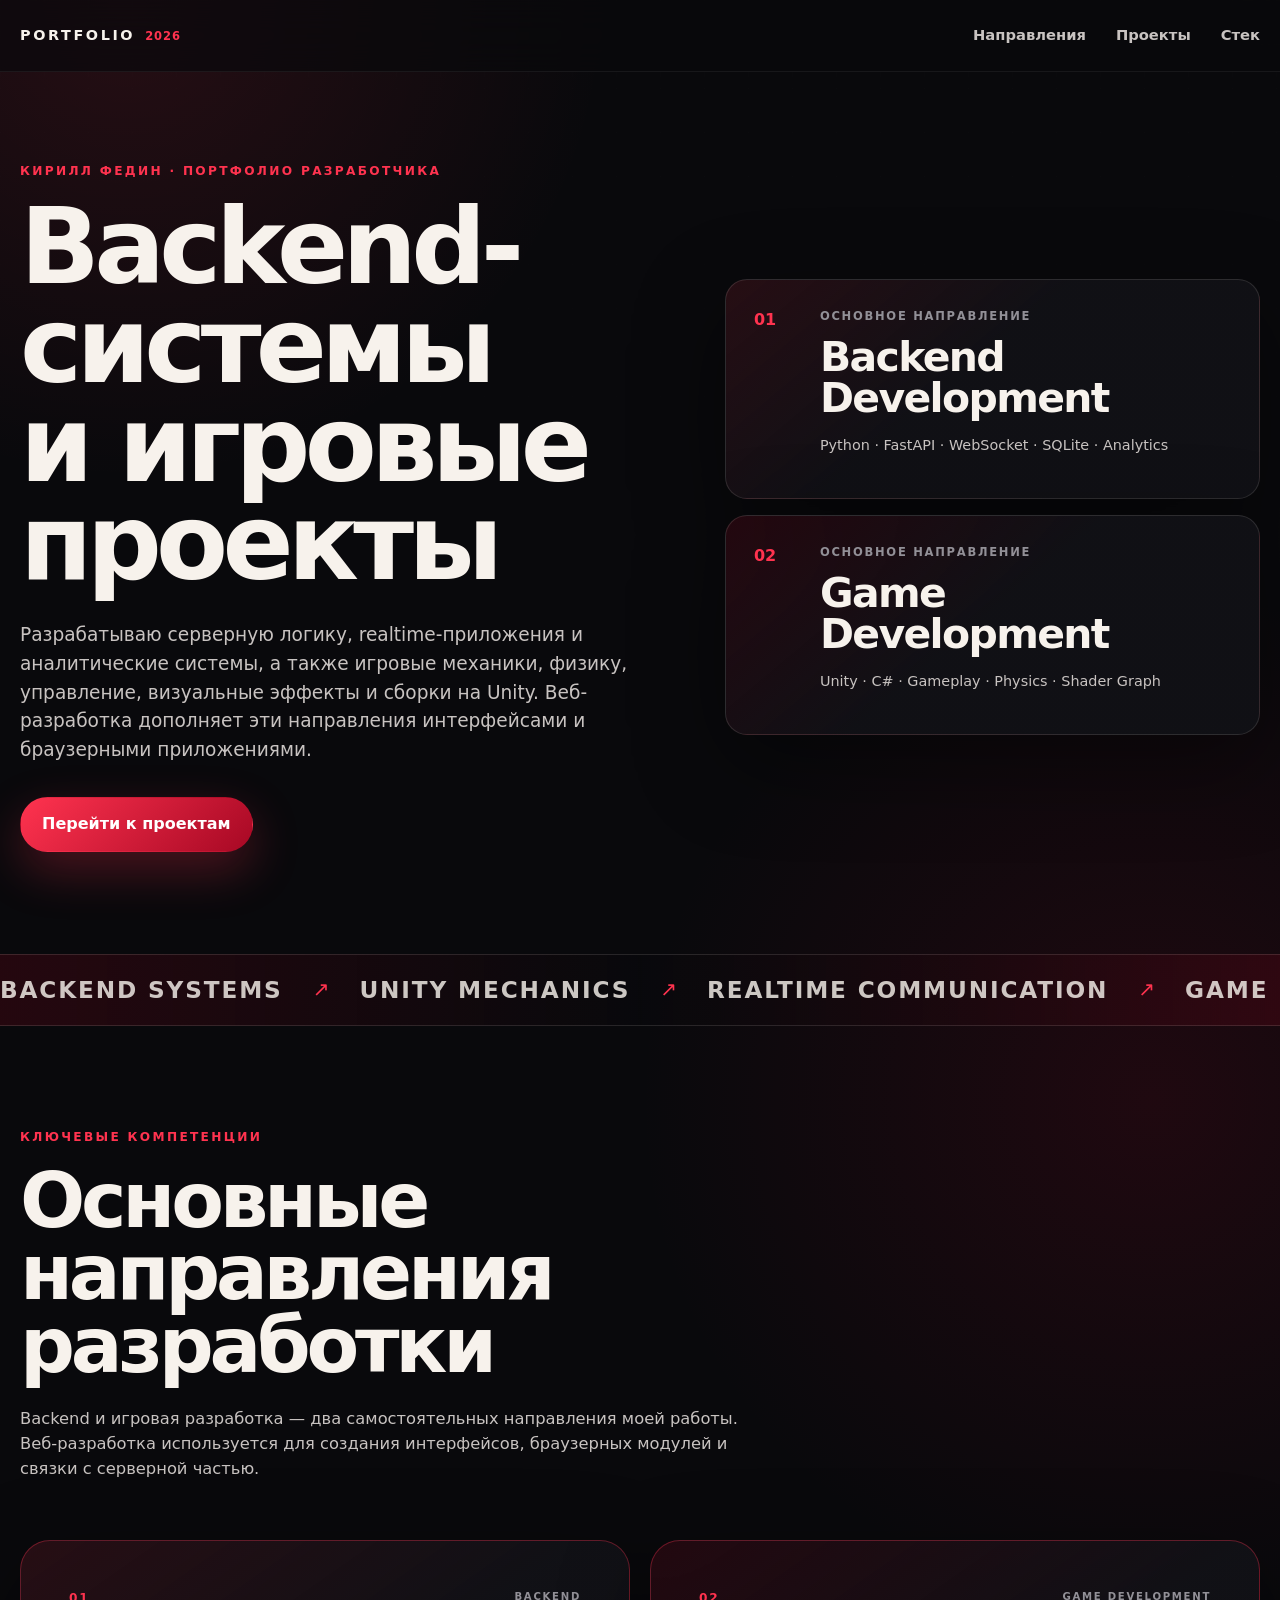
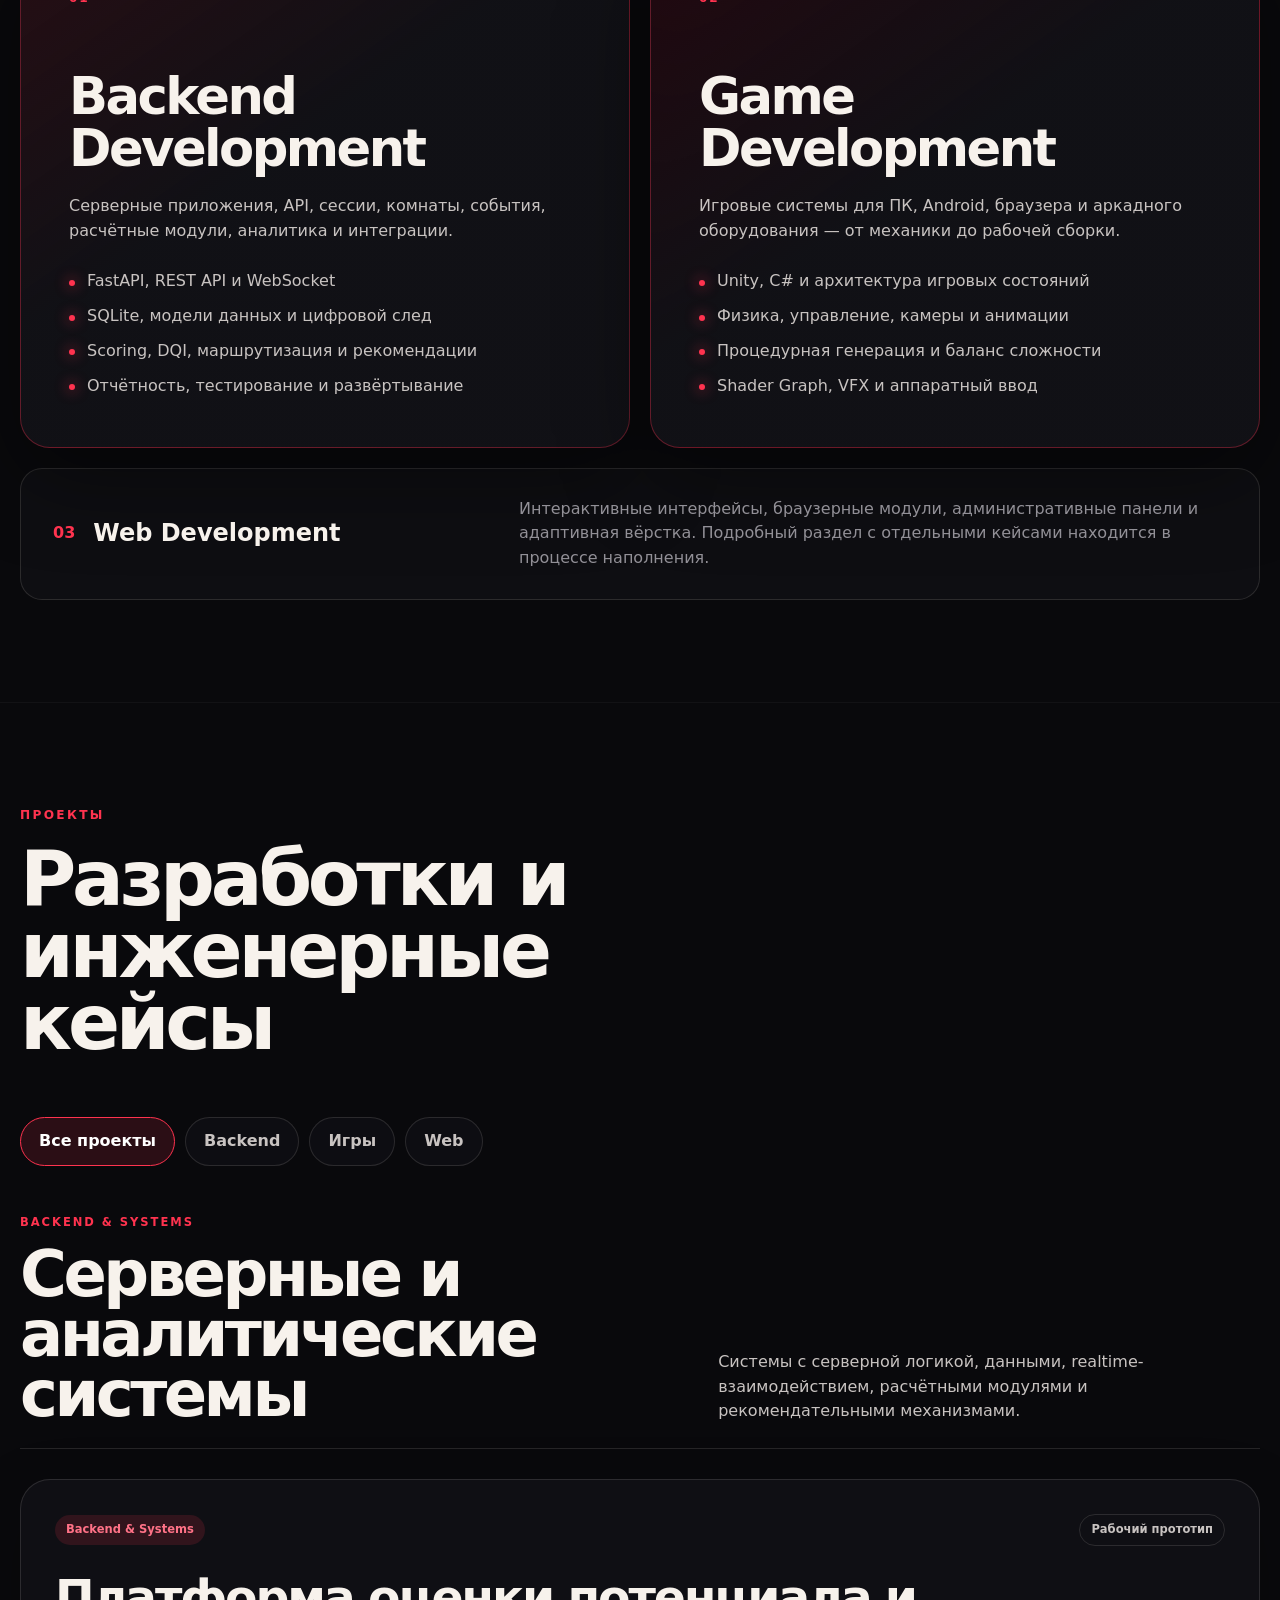
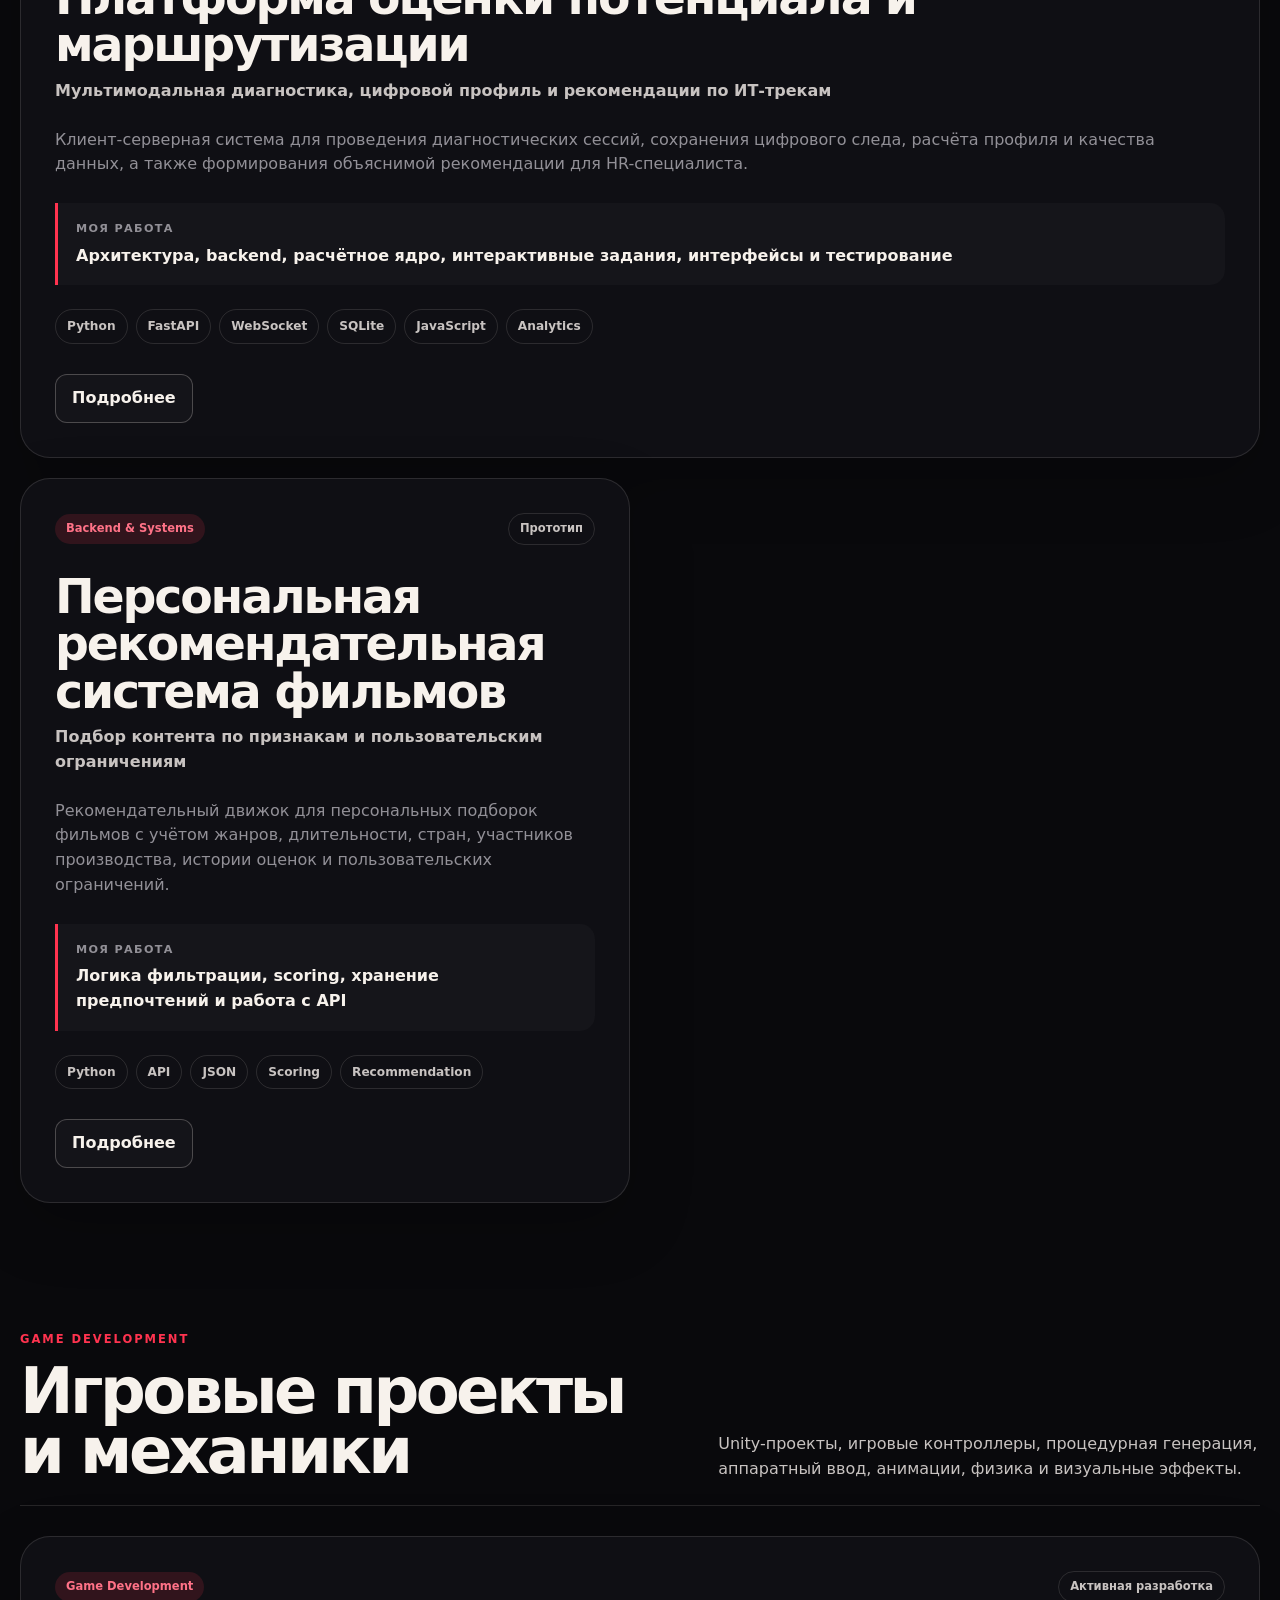
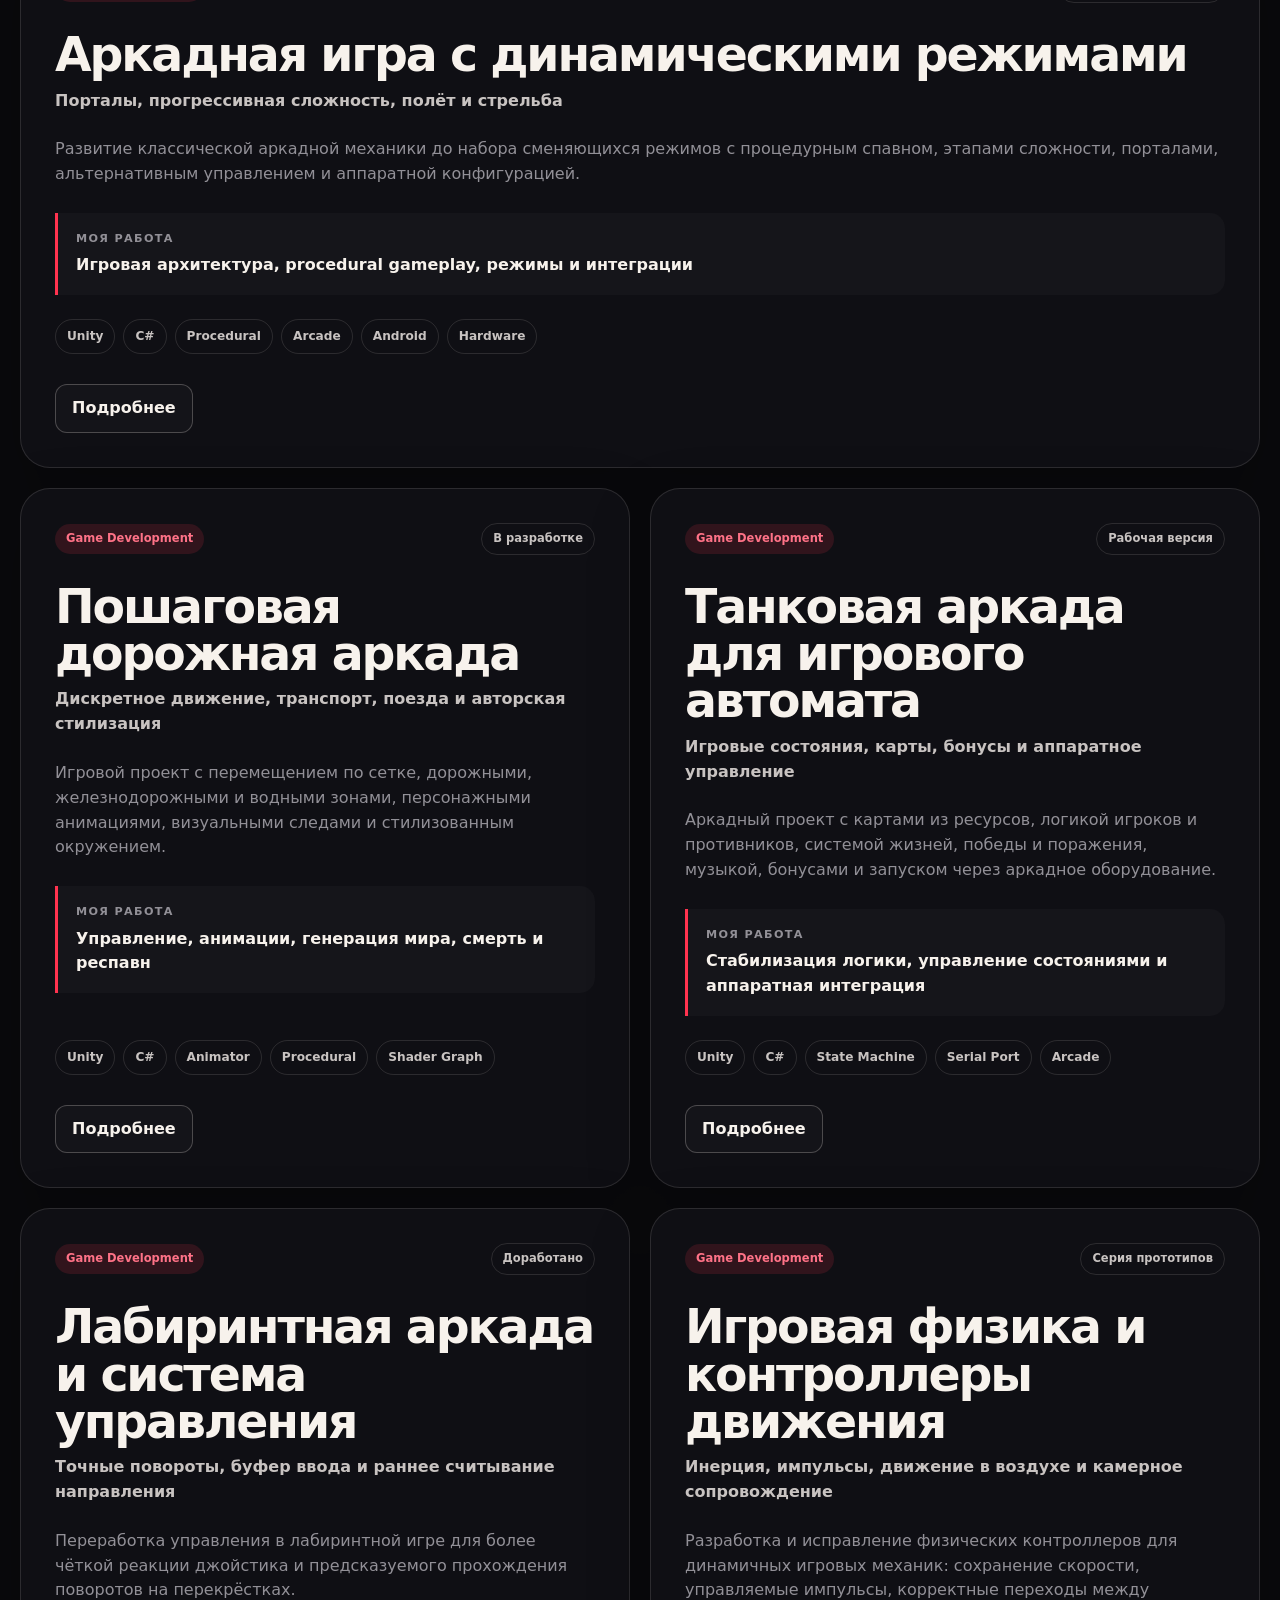
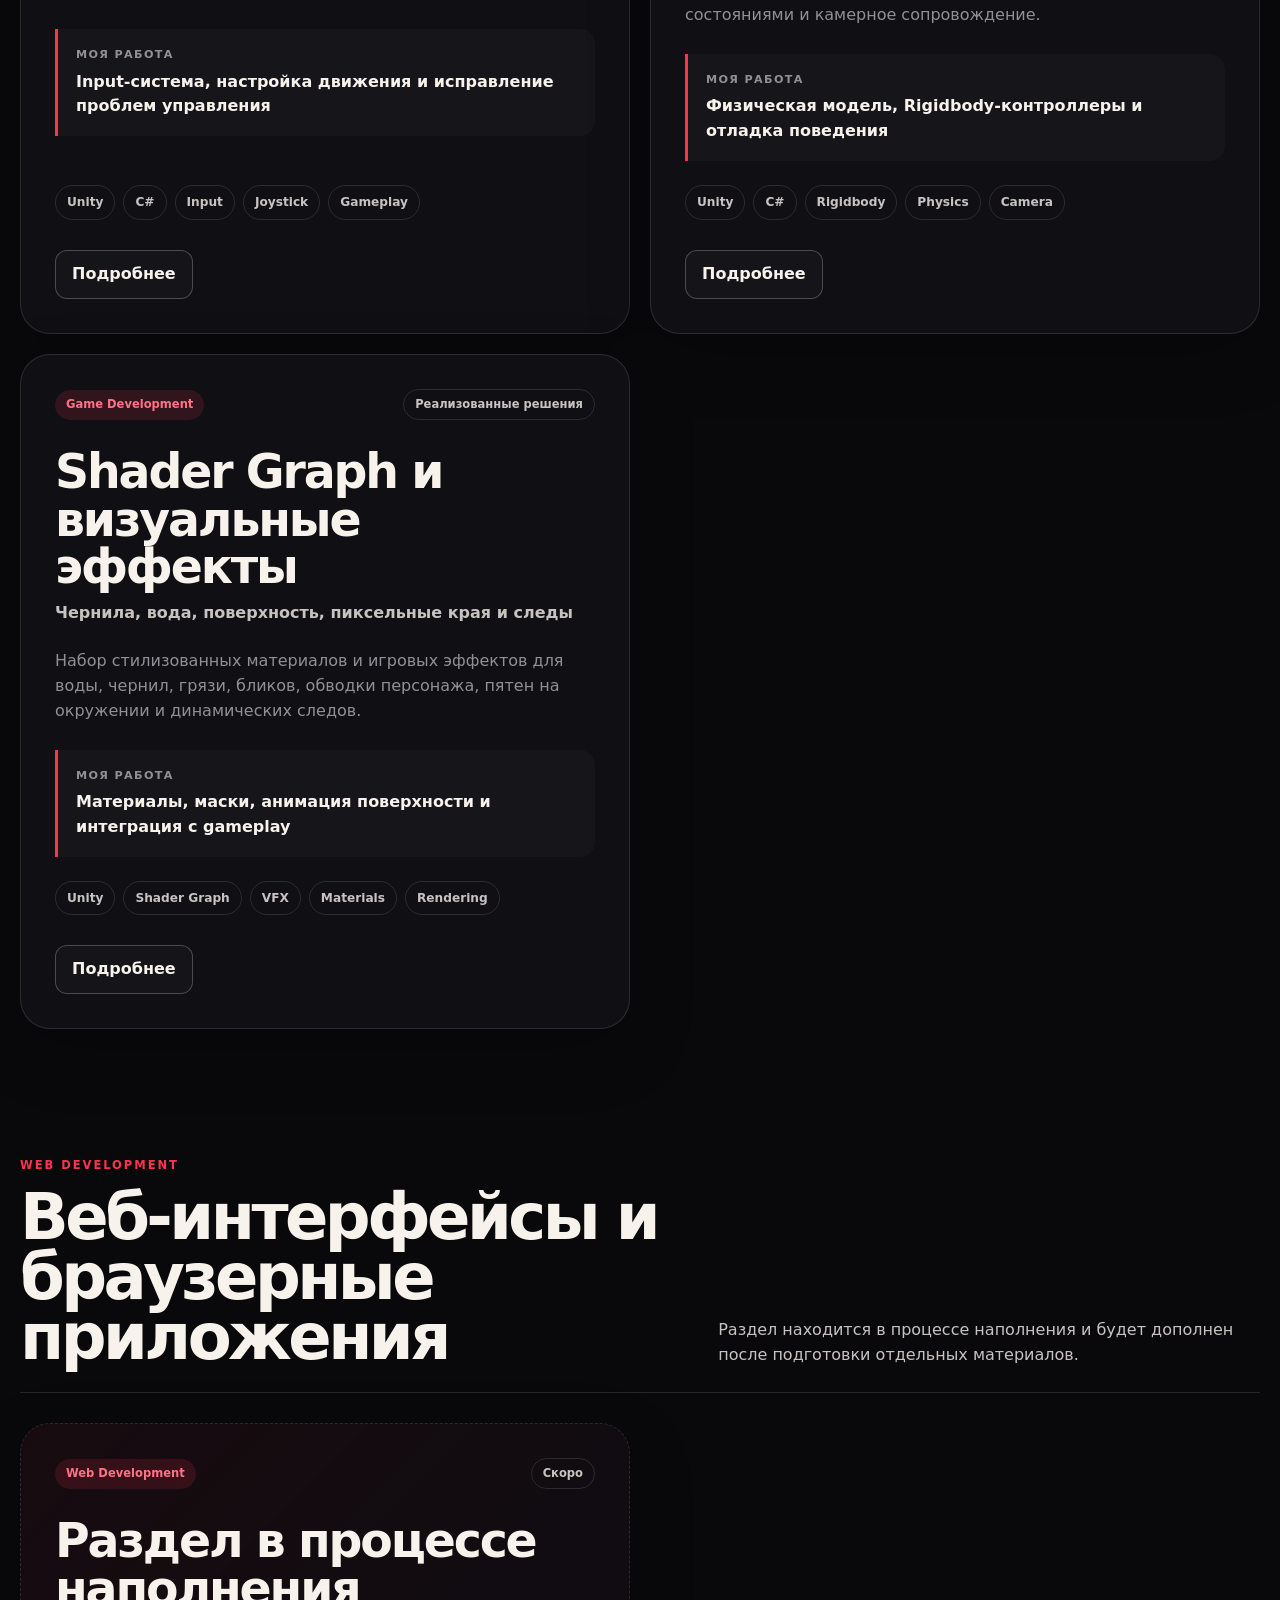
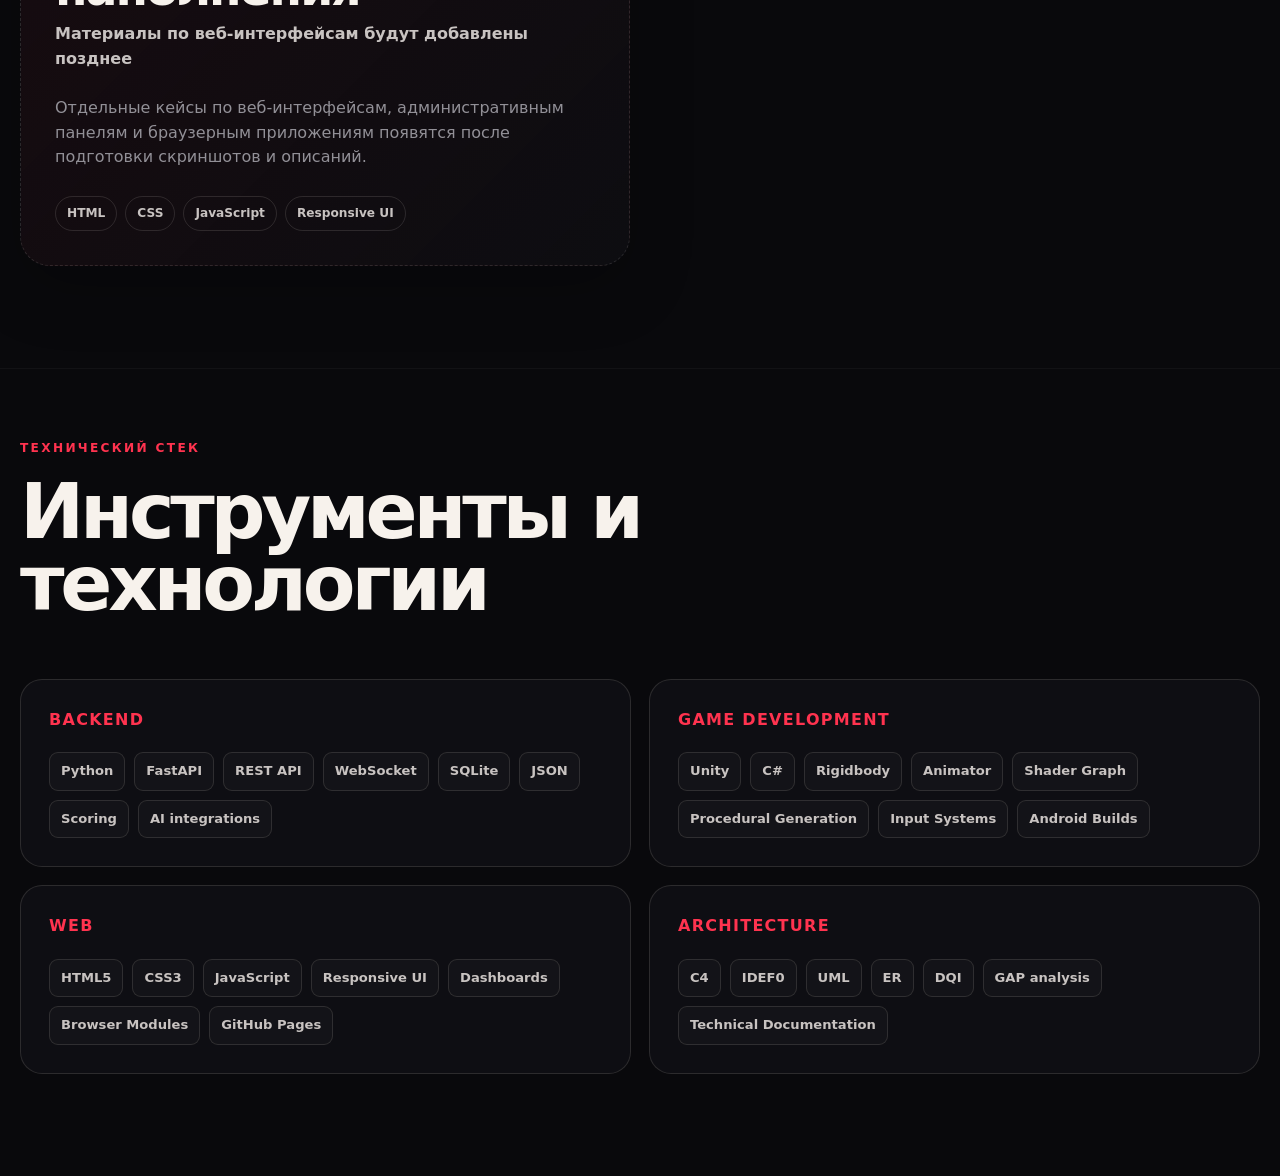
==== commit a6def352: "Update project categories and remove section note Remove 'web' category from emopot project, keeping" ====
--- a/index.html
+++ b/index.html
@@ -128,7 +128,6 @@
             <p class="eyebrow">Проекты</p>
             <h2>Разработки и инженерные кейсы</h2>
           </div>
-          <p>Проекты сгруппированы по направлениям. Для каждого кейса можно добавить ссылки, изображения и видеоматериалы без изменения основной вёрстки.</p>
         </div>
 
         <div class="project-filters reveal" role="group" aria-label="Фильтр проектов" data-project-filters></div>
